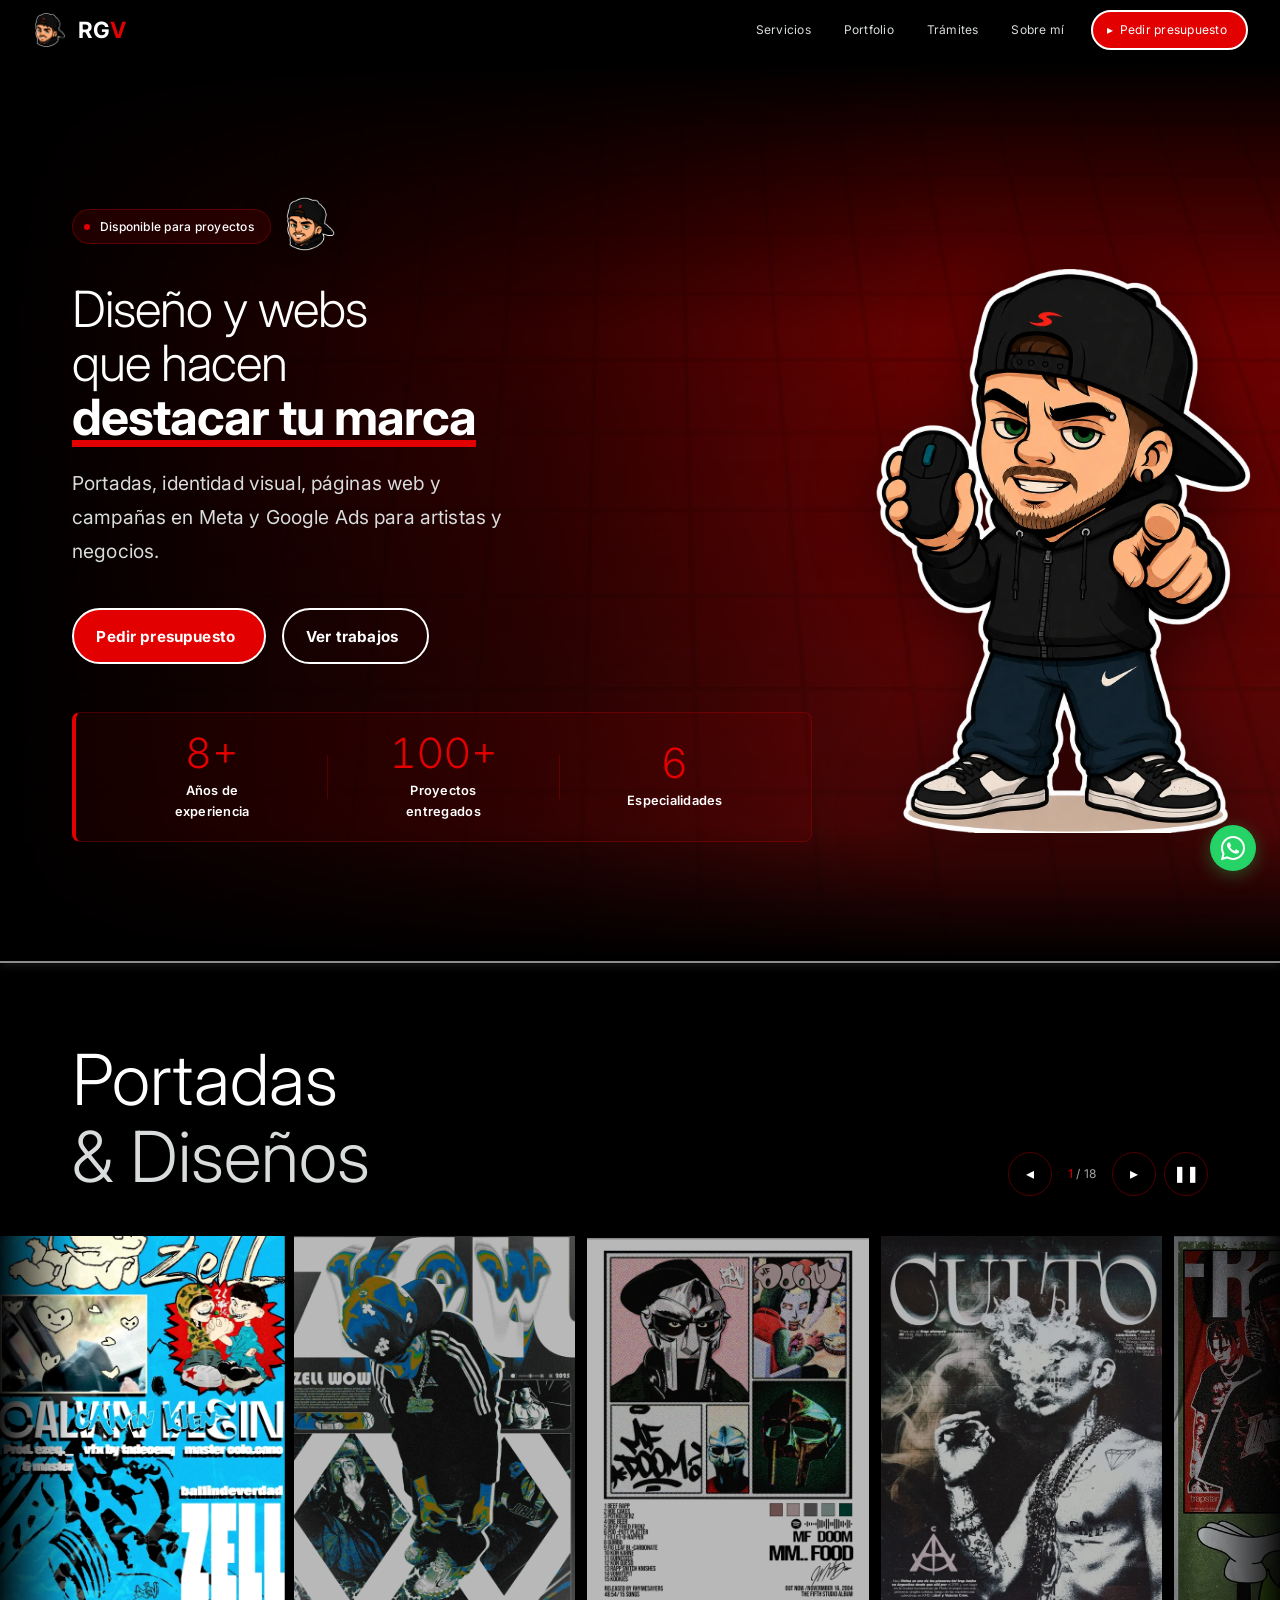
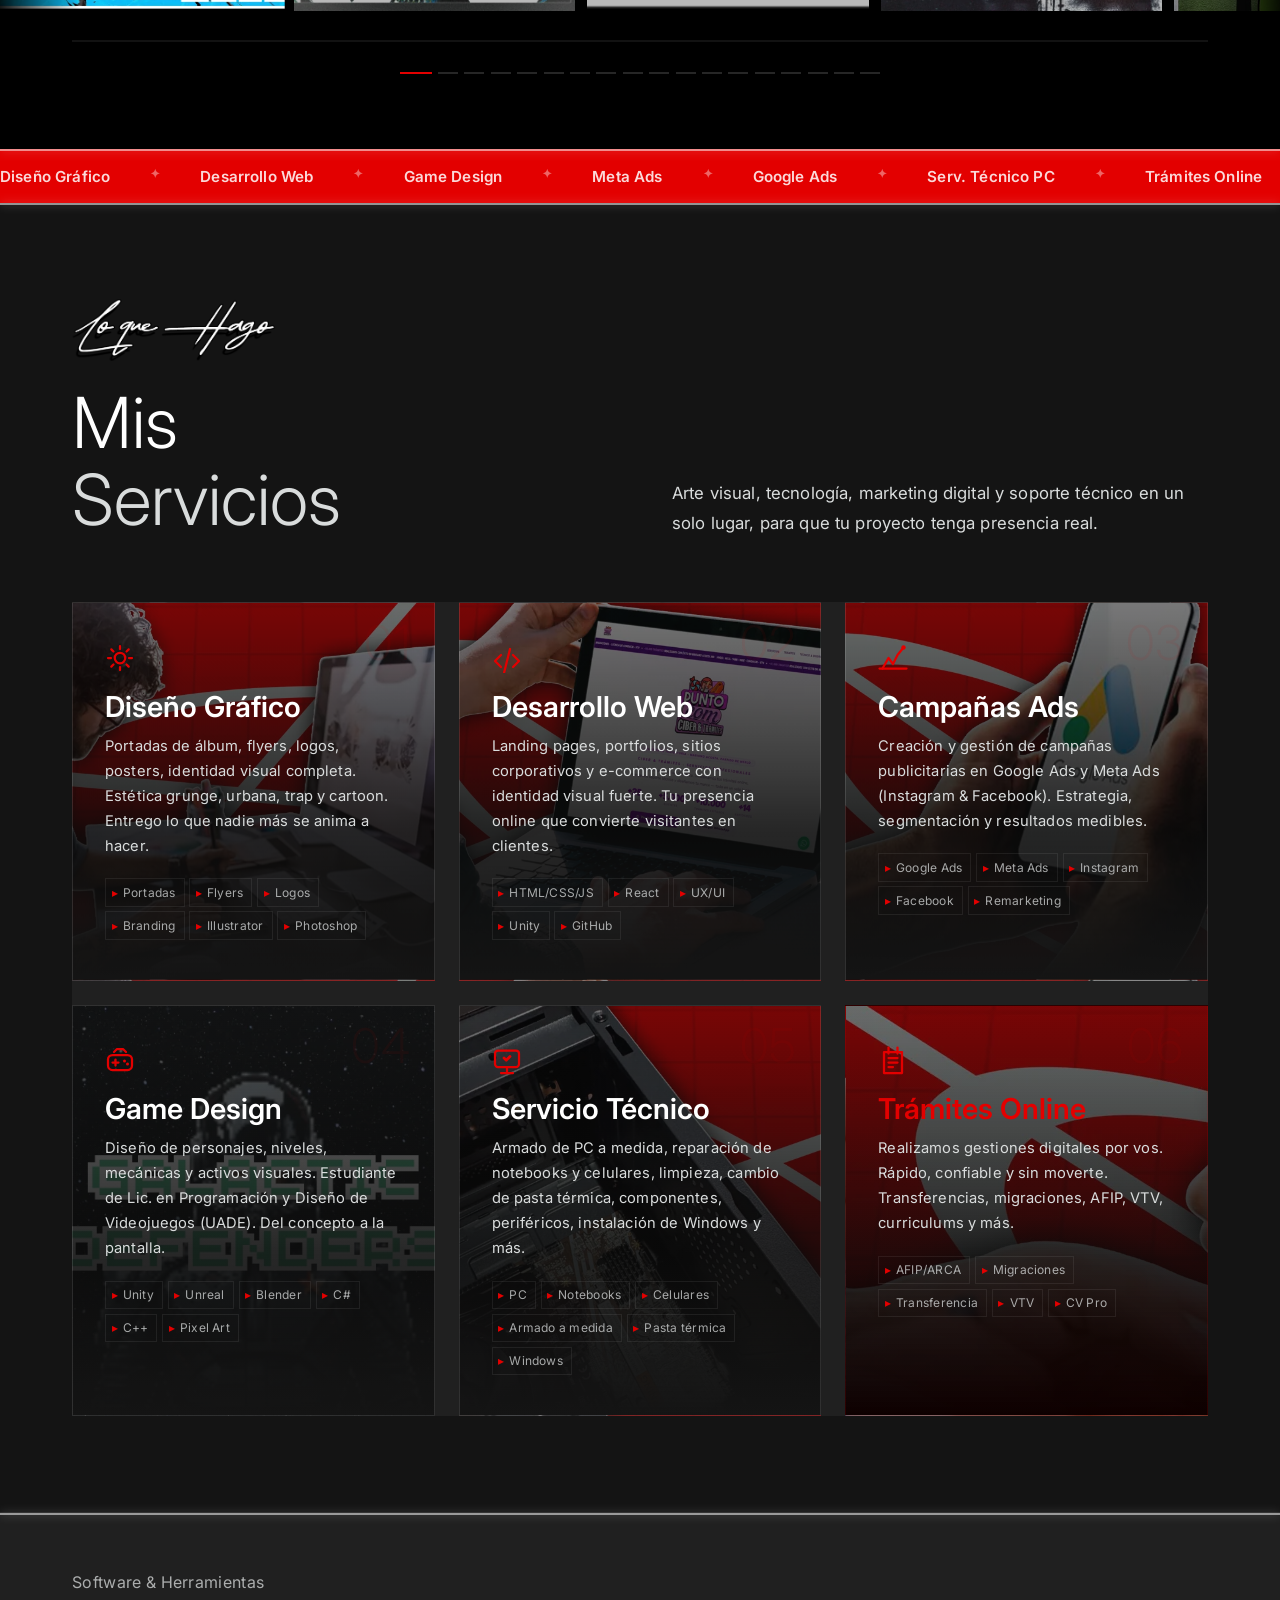
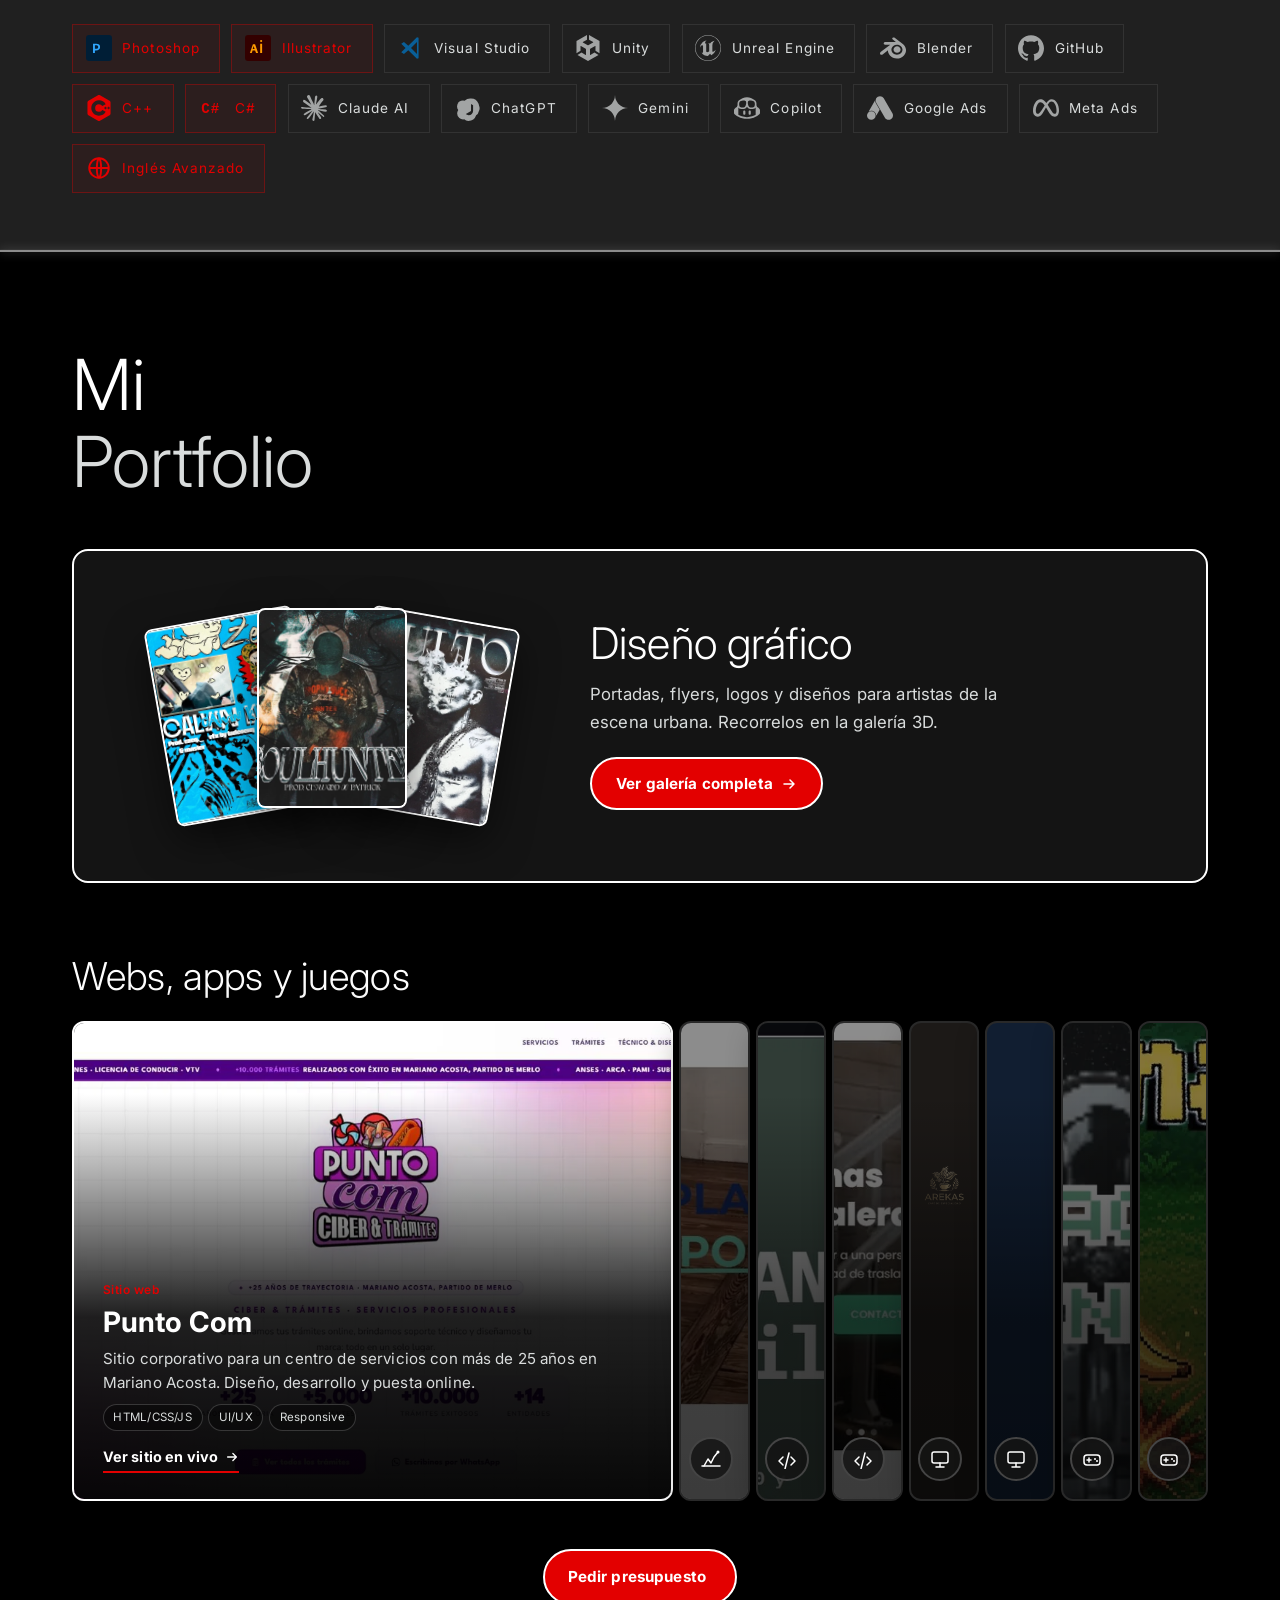
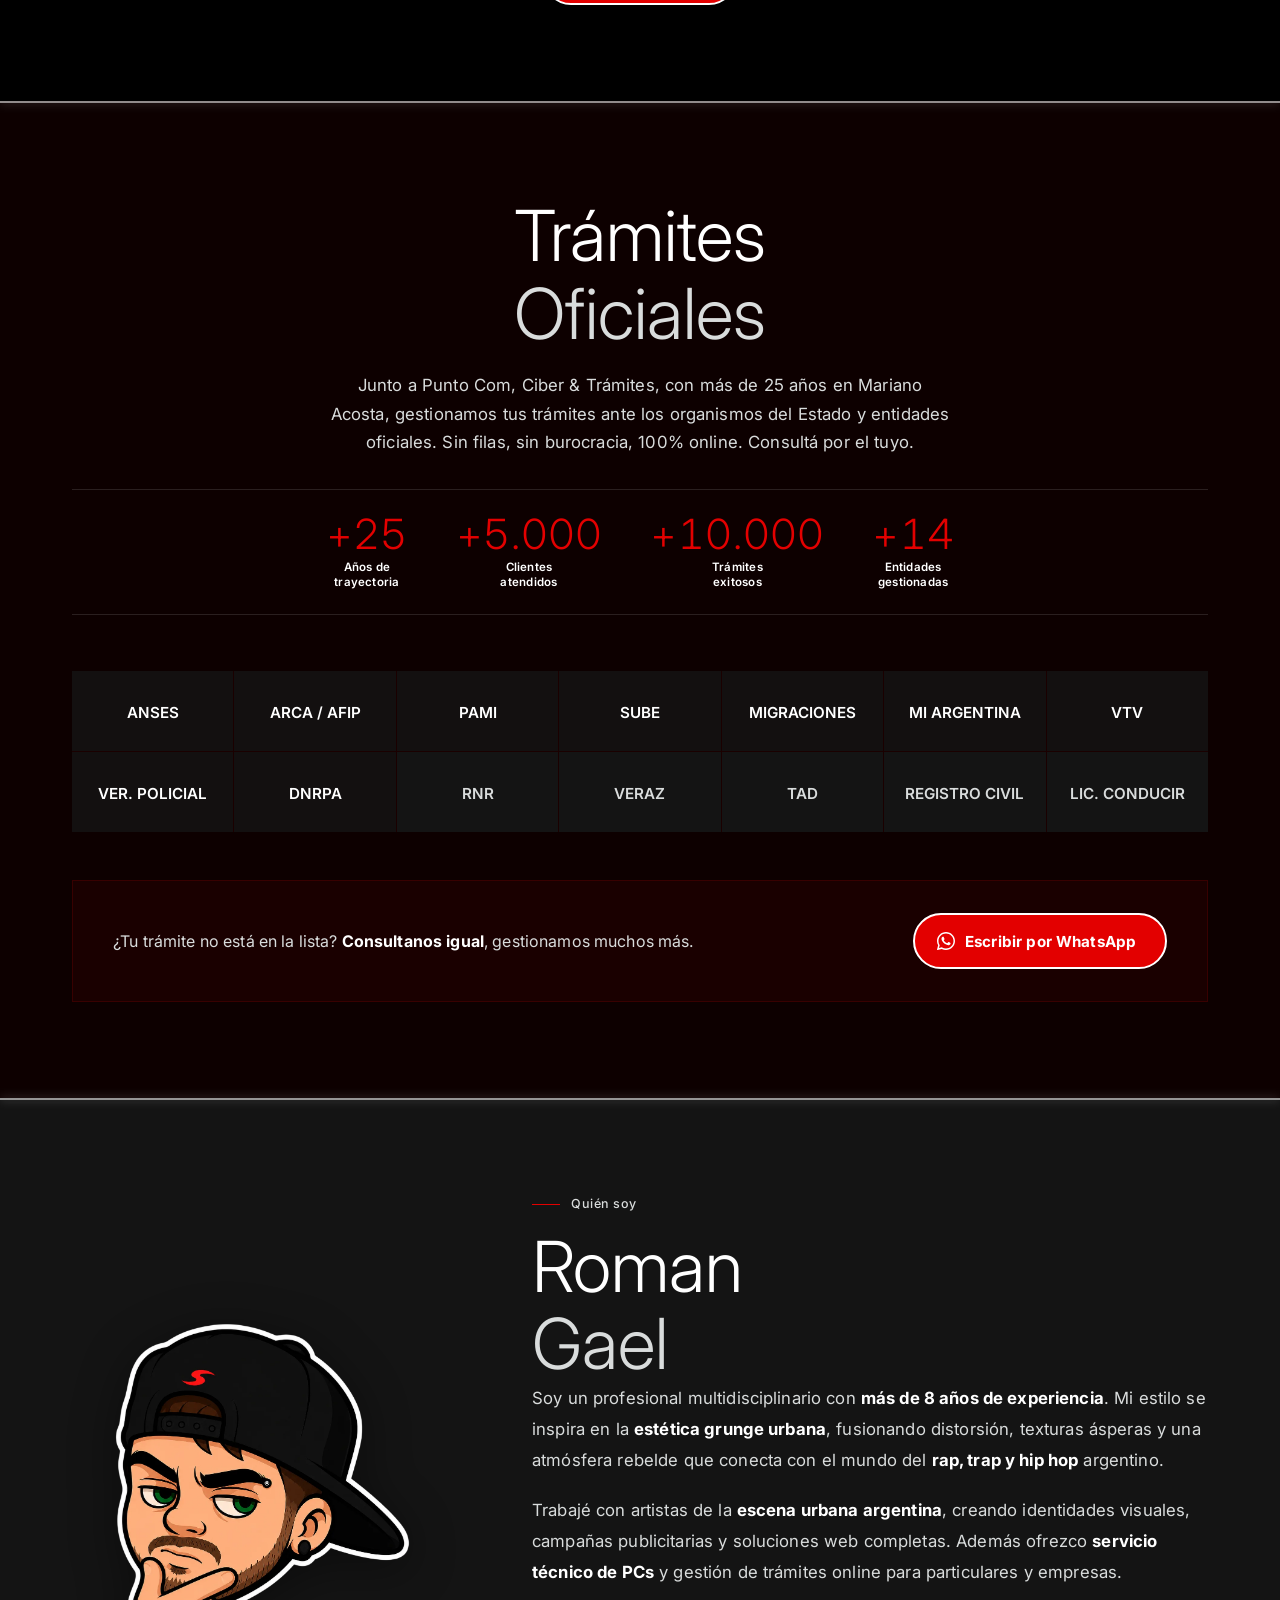
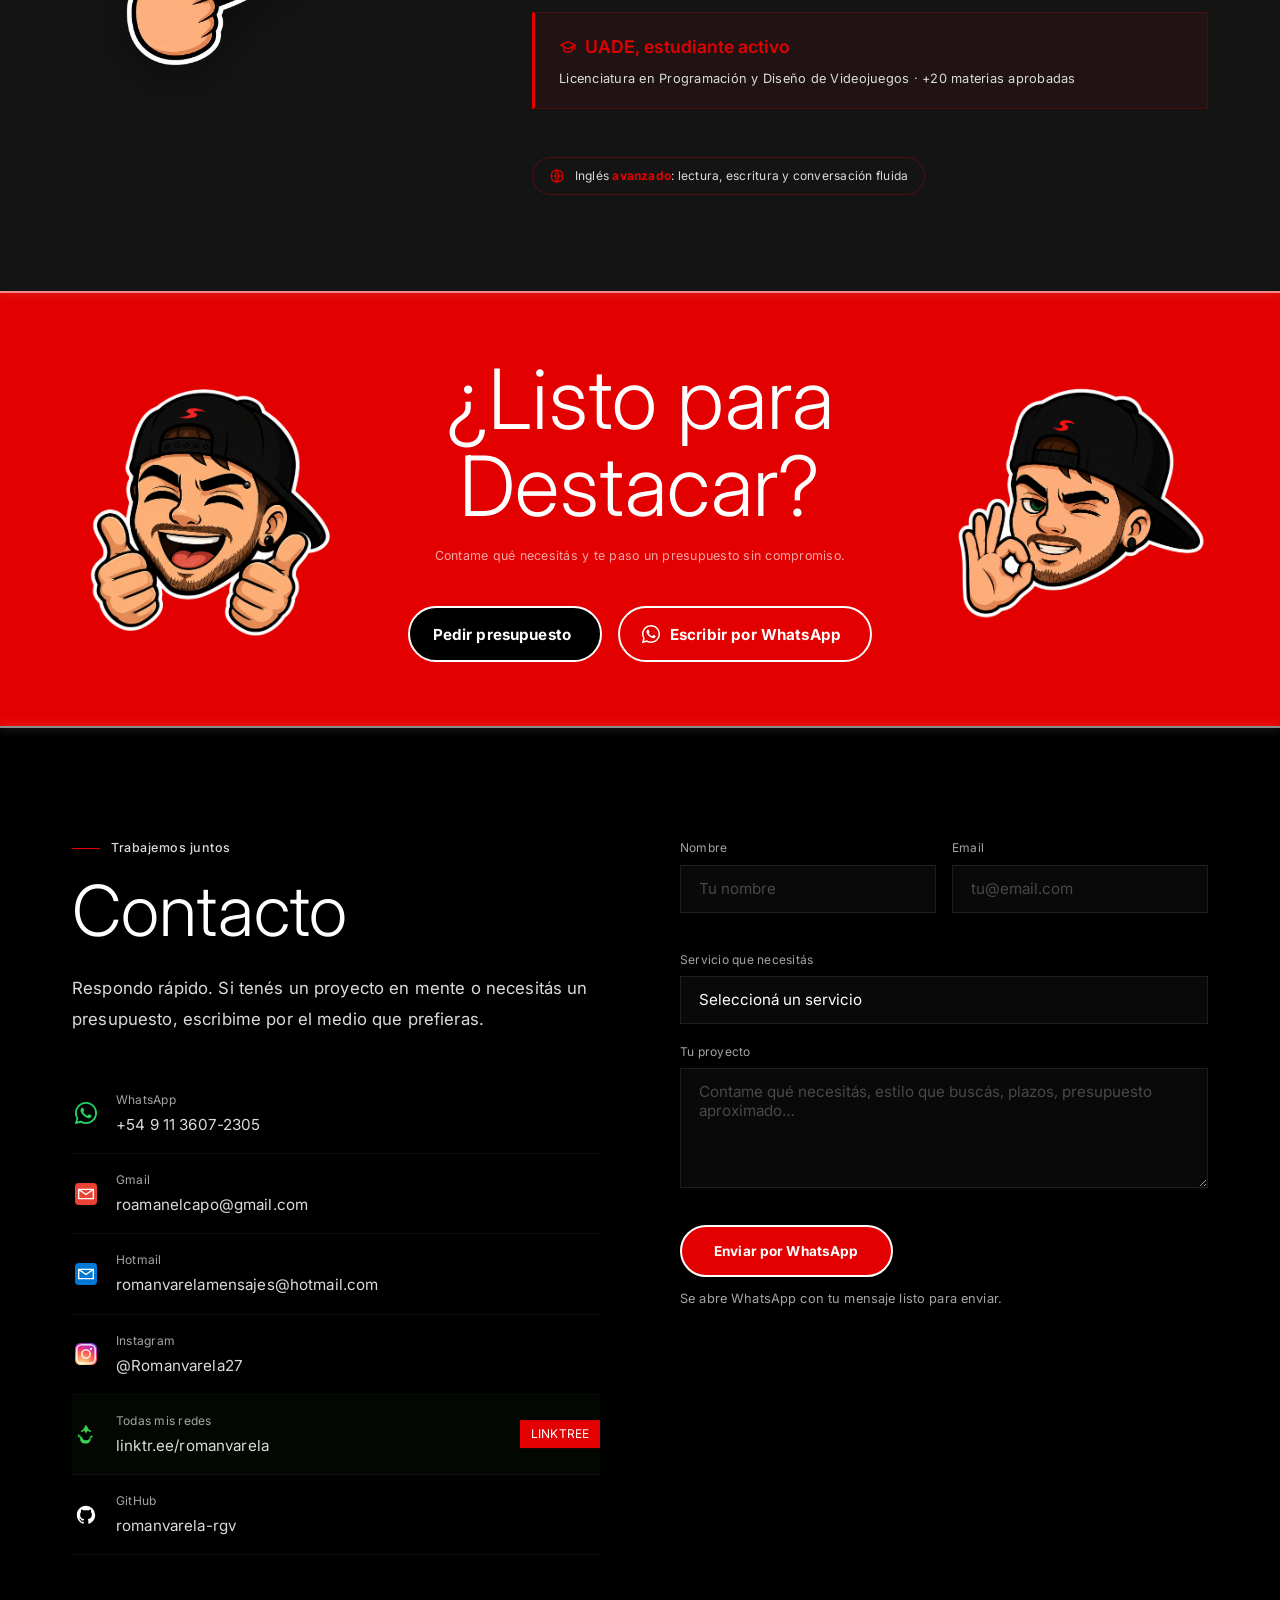
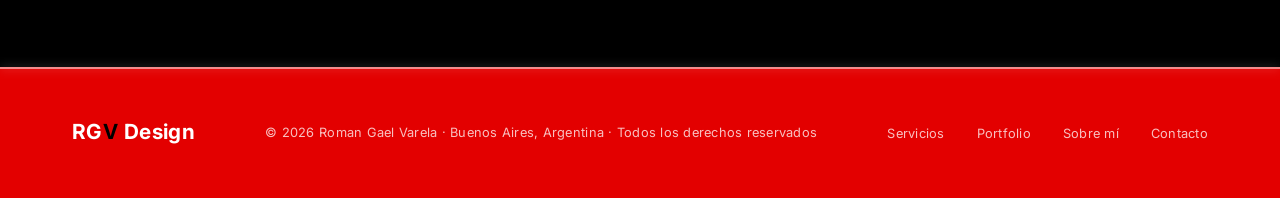
==== index.html @ dbd04b8e "Sitio romangaelvarela.online tal como está publicado Portadas, servicios, proyectos y contacto por W" ====
<!DOCTYPE html>
<html lang="es">
<head>
  <meta charset="UTF-8"/>
  <meta name="viewport" content="width=device-width, initial-scale=1.0"/>
  <title>Roman Varela (RGV) | Diseño Gráfico, Portadas, Web y Apps</title>
  <meta name="description" content="Diseñador gráfico y de portadas de discos para artistas, desarrollador web y programador de aplicaciones. +8 años de experiencia en Buenos Aires."/>
  <meta name="robots" content="index, follow, max-image-preview:large"/>
  <link rel="canonical" href="https://romangaelvarela.online/"/>
  <meta property="og:type" content="website">
  <meta property="og:locale" content="es_AR">
  <meta property="og:site_name" content="RGV | Roman Varela">
  <meta property="og:title" content="Roman Varela (RGV) | Diseño Gráfico, Portadas, Web y Apps">
  <meta property="og:description" content="Diseñador gráfico y de portadas de discos para artistas, desarrollador web y programador de aplicaciones. +8 años de experiencia en Buenos Aires.">
  <meta property="og:image" content="https://romangaelvarela.online/images/og-image.jpg">
  <meta property="og:image:width" content="1200">
  <meta property="og:image:height" content="630">
  <meta property="og:url" content="https://romangaelvarela.online/">
  <meta name="twitter:card" content="summary_large_image">
  <meta name="twitter:title" content="Roman Varela (RGV) | Diseño, Portadas, Web y Apps">
  <meta name="twitter:description" content="Diseñador gráfico y de portadas de discos para artistas, desarrollador web y programador de aplicaciones.">
  <meta name="twitter:image" content="https://romangaelvarela.online/images/og-image.jpg">
  <meta name="theme-color" content="#000000">
  <link rel="icon" type="image/png" href="favicon.png">
  <link rel="apple-touch-icon" href="favicon.png">
  <link rel="preconnect" href="https://fonts.googleapis.com">
  <link rel="preconnect" href="https://fonts.gstatic.com" crossorigin>
  <link href="https://fonts.googleapis.com/css2?family=Inter:ital,wght@0,300;0,400;0,500;0,600;0,700;0,800;1,400&display=swap" rel="stylesheet">
  <link rel="stylesheet" href="css/style.css?v=20260927c">
  <script type="application/ld+json">
  {
    "@context": "https://schema.org",
    "@graph": [
      {
        "@type": "Person",
        "@id": "https://romangaelvarela.online/#person",
        "name": "Roman Gael Varela",
        "alternateName": "RGV",
        "url": "https://romangaelvarela.online/",
        "image": "https://romangaelvarela.online/images/og-image.jpg",
        "jobTitle": "Diseñador Gráfico y Desarrollador Web",
        "description": "Diseñador gráfico y de portadas de discos para artistas, desarrollador web y programador de aplicaciones. +8 años de experiencia en Buenos Aires.",
        "email": "mailto:roamanelcapo@gmail.com",
        "address": {
          "@type": "PostalAddress",
          "addressLocality": "Buenos Aires",
          "addressCountry": "AR"
        },
        "knowsAbout": [
          "Diseño gráfico",
          "Diseño de portadas de discos",
          "Diseño de páginas web",
          "Desarrollo web",
          "Programación de aplicaciones",
          "Game design",
          "Unity",
          "Meta Ads",
          "Google Ads"
        ],
        "alumniOf": {
          "@type": "CollegeOrUniversity",
          "name": "UADE, Universidad Argentina de la Empresa"
        },
        "sameAs": [
          "https://github.com/romanvarela-rgv",
          "https://instagram.com/Romanvarela27",
          "https://linktr.ee/romanvarela",
          "https://romangaelv.itch.io/galactic-defenders"
        ]
      },
      {
        "@type": "WebSite",
        "@id": "https://romangaelvarela.online/#website",
        "url": "https://romangaelvarela.online/",
        "name": "RGV | Roman Gael Varela",
        "description": "Portfolio de diseño gráfico, portadas de discos, desarrollo web y programación de aplicaciones.",
        "inLanguage": "es-AR",
        "publisher": { "@id": "https://romangaelvarela.online/#person" }
      },
      {
        "@type": "ProfessionalService",
        "@id": "https://romangaelvarela.online/#service",
        "name": "RGV | Roman Gael Varela",
        "url": "https://romangaelvarela.online/",
        "image": "https://romangaelvarela.online/images/og-image.jpg",
        "priceRange": "$$",
        "areaServed": {
          "@type": "City",
          "name": "Buenos Aires"
        },
        "address": {
          "@type": "PostalAddress",
          "addressLocality": "Buenos Aires",
          "addressCountry": "AR"
        },
        "makesOffer": [
          { "@type": "Offer", "itemOffered": { "@type": "Service", "name": "Diseño gráfico y portadas de discos" } },
          { "@type": "Offer", "itemOffered": { "@type": "Service", "name": "Diseño y desarrollo de páginas web" } },
          { "@type": "Offer", "itemOffered": { "@type": "Service", "name": "Programación de aplicaciones" } },
          { "@type": "Offer", "itemOffered": { "@type": "Service", "name": "Game design" } }
        ]
      }
    ]
  }
  </script>
</head>
<body>

<a href="#main" class="skip-link">Saltar al contenido</a>

<!-- ══════════════════════ HEADER ══════════════════════ -->
<header id="site-header" role="banner">
  <div class="hdr-nav">
    <a href="#main" class="hdr-logo" aria-label="RGV, Roman Gael Varela: ir al inicio">
      <img src="images/ROMANAVATARSONRIENDO.webp" alt="" class="hdr-logo-img" width="1058" height="1156">
      <span class="hdr-logo-text">RG<em>V</em></span>
    </a>
    <nav class="hdr-links" aria-label="Navegación principal">
      <a href="#services" class="hdr-link">Servicios</a>
      <a href="#portfolio" class="hdr-link">Portfolio</a>
      <a href="#tramites" class="hdr-link">Trámites</a>
      <a href="#about" class="hdr-link">Sobre mí</a>
      <a href="#contact" class="hdr-cta" data-track="cta_presupuesto_nav">Pedir presupuesto</a>
    </nav>
    <button class="hdr-burger" id="hdrBurger" aria-label="Abrir menú" aria-expanded="false" aria-controls="hdrDrawer">
      <svg class="menu-svg" id="menuSvg" viewBox="0 0 32 32" aria-hidden="true">
        <path class="menu-path-top"
          d="M27 10 13 10C10.8 10 9 8.2 9 6 9 3.5 10.8 2 13 2 15.2 2 17 3.8 17 6L17 26C17 28.2 18.8 30 21 30 23.2 30 25 28.2 25 26 25 23.8 23.2 22 21 22L7 22"/>
        <path d="M7 16 27 16"/>
      </svg>
    </button>
  </div>

  <div class="hdr-drawer" id="hdrDrawer" role="dialog" aria-label="Menú móvil" aria-modal="true">
    <div class="hdr-drawer-inner">
      <nav class="hdr-drawer-links" aria-label="Menú móvil">
        <a href="#services" class="hdr-drawer-link">Servicios</a>
        <a href="#portfolio" class="hdr-drawer-link">Portfolio</a>
        <a href="#tramites" class="hdr-drawer-link">Trámites</a>
        <a href="#about" class="hdr-drawer-link">Sobre mí</a>
        <a href="https://github.com/romanvarela-rgv" target="_blank" rel="noopener" class="hdr-drawer-link">GitHub</a>
        <a href="https://linktr.ee/romanvarela" target="_blank" rel="noopener" class="hdr-drawer-link">Todas mis redes</a>
      </nav>
      <a href="#contact" class="hdr-drawer-cta" id="hdrDrawerCta" data-track="cta_presupuesto_drawer">Pedir presupuesto</a>
    </div>
  </div>
</header>

<!-- ══════════════════════ HERO ══════════════════════ -->
<main id="main" tabindex="-1">
<section id="hero">
  <div class="hero-bg"></div>
  <div class="hero-grid-wrap" aria-hidden="true">
    <div class="hero-grid-floor"></div>
  </div>

  <div class="hero-content">
    <div class="hero-top-row">
      <div class="hero-badge">
        <div class="hero-badge-dot" aria-hidden="true"></div>
        Disponible para proyectos
      </div>
      <div class="hero-avatar-logo" id="winkAvatar" aria-hidden="true">
        <div class="avatar-img-wrap">
          <img src="images/ROMANAVATARSONRIENDO.webp"
               alt=""
               class="avatar-main-img"
               id="avatarImg"
               width="1058"
               height="1156">
          <svg class="wink-overlay" id="winkSvg" viewBox="0 0 100 100" preserveAspectRatio="none"
               xmlns="http://www.w3.org/2000/svg" aria-hidden="true">
            <ellipse class="wink-eye" cx="50" cy="50" rx="42" ry="40" fill="#f0b484"/>
            <path class="wink-line" d="M12 50 Q50 32 88 50" stroke="#2a1a0a" stroke-width="6" fill="none" stroke-linecap="round"/>
          </svg>
        </div>
      </div>
    </div>

    <h1 class="hero-title">Diseño y webs que hacen <span class="hero-title-accent">destacar tu marca</span></h1>

    <p class="hero-desc">
      Portadas, identidad visual, páginas web y campañas en Meta y Google Ads para artistas y negocios.
    </p>

    <div class="hero-btns">
      <a href="#contact" class="btn-primary" data-track="cta_presupuesto_hero">Pedir presupuesto</a>
      <a href="#portfolio" class="btn-ghost">Ver trabajos</a>
    </div>

    <div class="hero-stats">
      <div class="stat">
        <span class="num" data-count="8" data-suffix="+">8+</span>
        <span class="lbl">Años de<br>experiencia</span>
      </div>
      <div class="stat-divider"></div>
      <div class="stat">
        <span class="num" data-count="100" data-suffix="+">100+</span>
        <span class="lbl">Proyectos<br>entregados</span>
      </div>
      <div class="stat-divider"></div>
      <div class="stat">
        <span class="num" data-count="6" data-suffix="">6</span>
        <span class="lbl">Especialidades</span>
      </div>
    </div>
  </div>

  <div class="hero-avatar">
    <img src="images/ROMANAVATAR2SENALANDO.webp" alt="Ilustración de Roman Gael Varela señalando" id="heroAvatarRight" fetchpriority="high" class="hero-avatar-senalando" width="1015" height="1529">
  </div>
</section>

<!-- ══════════════════════ CARRUSEL ══════════════════════ -->
<section id="carrusel">
  <div class="car-header">
    <div>
      <h2 class="sec-title rv d1">Portadas<br><span class="outline">& Diseños</span></h2>
    </div>
    <div class="car-arrows">
      <button class="car-arrow prev" id="carPrev" aria-label="Anterior">◂</button>
      <span class="car-counter"><em id="carCur">1</em> / <span id="carTotal">18</span></span>
      <button class="car-arrow next" id="carNext" aria-label="Siguiente">▸</button>
      <button class="car-arrow" id="carPause" aria-label="Pausar autoplay" aria-pressed="false">❚❚</button>
    </div>
  </div>

  <div class="car-viewport">
    <div class="car-track" id="carTrack">
      <!-- ── NUEVOS DISEÑOS (primeros) ── -->
      <div class="car-card">
        <img src="images/thumbs/cover-zell-calvin-klein.webp" data-full="images/cover-zell-calvin-klein.webp" alt="Portada de disco: Zell, Calvin Klein" width="1080" height="1350" loading="lazy">
        <div class="car-card-ov"><span class="car-card-label">Zell</span><span class="car-card-sub">Calvin Klein · Portada</span></div>
      </div>
      <div class="car-card">
        <img src="images/thumbs/cover-zell-wow.webp" data-full="images/cover-zell-wow.webp" alt="Portada editorial: Zell, Wow" width="1080" height="1350" loading="lazy">
        <div class="car-card-ov"><span class="car-card-label">Zell Wow</span><span class="car-card-sub">Editorial · 2025</span></div>
      </div>
      <div class="car-card landscape">
        <img src="images/thumbs/cover-mf-doom.webp" data-full="images/cover-mf-doom.webp" alt="Poster de álbum: MF DOOM, MM..Food" width="1080" height="1350" loading="lazy">
        <div class="car-card-ov"><span class="car-card-label">MF DOOM</span><span class="car-card-sub">MM..Food · Poster</span></div>
      </div>
      <div class="car-card">
        <img src="images/thumbs/cover-neo-pistea-culto.webp" data-full="images/cover-neo-pistea-culto.webp" alt="Portada de disco: Neo Pistea, Culto" width="1080" height="1350" loading="lazy">
        <div class="car-card-ov"><span class="car-card-label">Neo Pistea</span><span class="car-card-sub">Culto · Portada</span></div>
      </div>
      <div class="car-card">
        <img src="images/thumbs/cover-roman-5.webp" data-full="images/cover-roman-5.webp" alt="Portada de disco: Neo Pistea, Pistea Trap" width="900" height="1600" loading="lazy">
        <div class="car-card-ov"><span class="car-card-label">Neo Pistea</span><span class="car-card-sub">Pistea Trap · Portada</span></div>
      </div>
      <div class="car-card">
        <img src="images/thumbs/cover-roman-8.webp" data-full="images/cover-roman-8.webp" alt="Portada de disco: Duko, Zecca y CRO, Tuki" width="900" height="1600" loading="lazy">
        <div class="car-card-ov"><span class="car-card-label">Duko / Zecca / CRO</span><span class="car-card-sub">Tuki · Portada</span></div>
      </div>
      <div class="car-card">
        <img src="images/thumbs/cover-roman-7.webp" data-full="images/cover-roman-7.webp" alt="Diseño editorial: Lucho SSJ" width="900" height="1600" loading="lazy">
        <div class="car-card-ov"><span class="car-card-label">Lucho SSJ</span><span class="car-card-sub">Editorial · Diseño</span></div>
      </div>
      <div class="car-card">
        <img src="images/thumbs/cover-roman-nnn.webp" data-full="images/cover-roman-nnn.webp" alt="Portada de disco: Franky Style, My Life is Chili" width="900" height="1600" loading="lazy">
        <div class="car-card-ov"><span class="car-card-label">Franky Style</span><span class="car-card-sub">My Life is Chili · Portada</span></div>
      </div>
      <div class="car-card">
        <img src="images/thumbs/cover-roman-radio.webp" data-full="images/cover-roman-radio.webp" alt="Portada de disco: Radio Club Hits, YBY Crew" width="900" height="1600" loading="lazy">
        <div class="car-card-ov"><span class="car-card-label">Radio Club Hits</span><span class="car-card-sub">YBY Crew · Portada</span></div>
      </div>
      <!-- ── DISEÑOS EXISTENTES ── -->
      <div class="car-card">
        <img src="images/thumbs/cover-little-boogie.webp" data-full="images/cover-little-boogie.webp" alt="Portada de disco: Little Boogie, El Doctor" width="900" height="1600" loading="lazy">
        <div class="car-card-ov"><span class="car-card-label">Little Boogie</span><span class="car-card-sub">El Doctor · Portada</span></div>
      </div>
      <div class="car-card landscape">
        <img src="images/thumbs/cover-keooo.webp" data-full="images/cover-keooo.webp" alt="Portada de disco: Kidd Keo, BandoBoyz" width="1080" height="1350" loading="lazy">
        <div class="car-card-ov"><span class="car-card-label">Kidd Keo</span><span class="car-card-sub">BandoBoyz · Portada</span></div>
      </div>
      <div class="car-card">
        <img src="images/thumbs/cover-bariloko.webp" data-full="images/cover-bariloko.webp" alt="Flyer de evento: Bariloko, Vengan a Vernos" width="900" height="1600" loading="lazy">
        <div class="car-card-ov"><span class="car-card-label">Bariloko</span><span class="car-card-sub">Vengan a Vernos · Flyer</span></div>
      </div>
      <div class="car-card">
        <img src="images/thumbs/cover-cerounno.webp" data-full="images/cover-cerounno.webp" alt="Portada de disco (collage): Cero Unno" width="900" height="1600" loading="lazy">
        <div class="car-card-ov"><span class="car-card-label">Cero Unno</span><span class="car-card-sub">Portada · Collage</span></div>
      </div>
      <div class="car-card landscape">
        <img src="images/thumbs/cover-cluster.webp" data-full="images/cover-cluster.webp" alt="Portada de disco: Cluster, Con Tilde" width="1080" height="1350" loading="lazy">
        <div class="car-card-ov"><span class="car-card-label">Cluster</span><span class="car-card-sub">Con Tilde · Portada</span></div>
      </div>
      <div class="car-card">
        <img src="images/thumbs/cover-asd2.webp" data-full="images/cover-asd2.webp" alt="Portada de disco: Trappín, Diesel Collab" width="900" height="1600" loading="lazy">
        <div class="car-card-ov"><span class="car-card-label">Trappín</span><span class="car-card-sub">Diesel Collab · Portada</span></div>
      </div>
      <div class="car-card">
        <img src="images/thumbs/cover-asd.webp" data-full="images/cover-asd.webp" alt="Portada de disco: Trappín, Stussy x Ruleta" width="900" height="1600" loading="lazy">
        <div class="car-card-ov"><span class="car-card-label">Trappín</span><span class="car-card-sub">Stussy x Ruleta · Portada</span></div>
      </div>
      <div class="car-card landscape">
        <img src="images/thumbs/cover-milgmg.webp" data-full="images/cover-milgmg.webp" alt="Portada de disco: 1000 MG, KHEA / Youngflex" width="1080" height="1350" loading="lazy">
        <div class="car-card-ov"><span class="car-card-label">1000 MG</span><span class="car-card-sub">KHEA / Youngflex · Portada</span></div>
      </div>
      <div class="car-card landscape">
        <img src="images/thumbs/cover-cv.webp" data-full="images/cover-cv.webp" alt="Diseño de CV digital: Escalated" width="1280" height="1600" loading="lazy">
        <div class="car-card-ov"><span class="car-card-label">CV Digital</span><span class="car-card-sub">Escalated · Inglés</span></div>
      </div>
    </div>
  </div>

  <div class="car-progress"><div class="car-progress-fill" id="carFill"></div></div>
  <div class="car-dots" id="carDots" aria-label="Elegir portada"></div>
</section>

<!-- STRIP -->
<div class="strip">
  <div class="strip-inner">
    <span>Diseño Gráfico</span><span class="dot">✦</span>
    <span>Desarrollo Web</span><span class="dot">✦</span>
    <span>Game Design</span><span class="dot">✦</span>
    <span>Meta Ads</span><span class="dot">✦</span>
    <span>Google Ads</span><span class="dot">✦</span>
    <span>Serv. Técnico PC</span><span class="dot">✦</span>
    <span>Trámites Online</span><span class="dot">✦</span>
    <span>UADE: Lic. en Programación y Diseño de Videojuegos</span><span class="dot">✦</span>
    <span>Diseño Gráfico</span><span class="dot">✦</span>
    <span>Desarrollo Web</span><span class="dot">✦</span>
    <span>Game Design</span><span class="dot">✦</span>
    <span>Meta Ads</span><span class="dot">✦</span>
    <span>Google Ads</span><span class="dot">✦</span>
    <span>Serv. Técnico PC</span><span class="dot">✦</span>
    <span>Trámites Online</span><span class="dot">✦</span>
    <span>UADE: Lic. en Programación y Diseño de Videojuegos</span><span class="dot">✦</span>
  </div>
</div>

<!-- ══════════════════════ SERVICES ══════════════════════ -->
<section id="services" class="sec">
  <div class="svc-header">
    <div>
      <p class="sec-label sec-label-signature rv"><img src="images/lo-que-hago.webp" alt="Lo que hago" class="sec-label-img" width="926" height="283"></p>
      <h2 class="sec-title rv d1">Mis<br><span class="outline">Servicios</span></h2>
    </div>
    <p class="svc-intro rv d2">Arte visual, tecnología, marketing digital y soporte técnico en un solo lugar, para que tu proyecto tenga presencia real.</p>
  </div>
  <div class="svc-grid">
    <div class="svc-card svc-photo rv" style="--svc-img:url('/images/svc-bg-diseno_grafico.webp')"><span class="svc-num">01</span><span class="svc-icon"><svg aria-hidden="true" viewBox="0 0 20 20" fill="none" xmlns="http://www.w3.org/2000/svg"><circle cx="10" cy="10" r="3.5" stroke="currentColor" stroke-width="1.5"/><path d="M10 2v2M10 16v2M2 10h2M16 10h2M4.22 4.22l1.42 1.42M14.36 14.36l1.42 1.42M4.22 15.78l1.42-1.42M14.36 5.64l1.42-1.42" stroke="currentColor" stroke-width="1.5" stroke-linecap="round"/></svg></span><h3 class="svc-name">Diseño Gráfico</h3><p class="svc-desc">Portadas de álbum, flyers, logos, posters, identidad visual completa. Estética grunge, urbana, trap y cartoon. Entrego lo que nadie más se anima a hacer.</p><div class="svc-tags"><span class="svc-tag">Portadas</span><span class="svc-tag">Flyers</span><span class="svc-tag">Logos</span><span class="svc-tag">Branding</span><span class="svc-tag">Illustrator</span><span class="svc-tag">Photoshop</span></div></div>
    <div class="svc-card svc-photo rv d1" style="--svc-img:url('/images/svc-bg-desarrollo_web.webp')"><span class="svc-num">02</span><span class="svc-icon"><svg aria-hidden="true" viewBox="0 0 20 20" fill="none" xmlns="http://www.w3.org/2000/svg"><polyline points="6,8 2,12 6,16" stroke="currentColor" stroke-width="1.5" stroke-linecap="round" stroke-linejoin="round"/><polyline points="14,8 18,12 14,16" stroke="currentColor" stroke-width="1.5" stroke-linecap="round" stroke-linejoin="round"/><line x1="12" y1="4" x2="8" y2="20" stroke="currentColor" stroke-width="1.5" stroke-linecap="round"/></svg></span><h3 class="svc-name">Desarrollo Web</h3><p class="svc-desc">Landing pages, portfolios, sitios corporativos y e-commerce con identidad visual fuerte. Tu presencia online que convierte visitantes en clientes.</p><div class="svc-tags"><span class="svc-tag">HTML/CSS/JS</span><span class="svc-tag">React</span><span class="svc-tag">UX/UI</span><span class="svc-tag">Unity</span><span class="svc-tag">GitHub</span></div></div>
    <div class="svc-card svc-photo rv d2" style="--svc-img:url('/images/svc-bg-campanas_ads.webp')"><span class="svc-num">03</span><span class="svc-icon"><svg aria-hidden="true" viewBox="0 0 20 20" fill="none" xmlns="http://www.w3.org/2000/svg"><path d="M3 17 L7 10 L10 14 L13 8 L17 3" stroke="currentColor" stroke-width="1.5" stroke-linecap="round" stroke-linejoin="round"/><circle cx="17" cy="3" r="1.5" fill="currentColor"/><path d="M1 17h18" stroke="currentColor" stroke-width="1.5" stroke-linecap="round"/></svg></span><h3 class="svc-name">Campañas Ads</h3><p class="svc-desc">Creación y gestión de campañas publicitarias en Google Ads y Meta Ads (Instagram & Facebook). Estrategia, segmentación y resultados medibles.</p><div class="svc-tags"><span class="svc-tag">Google Ads</span><span class="svc-tag">Meta Ads</span><span class="svc-tag">Instagram</span><span class="svc-tag">Facebook</span><span class="svc-tag">Remarketing</span></div></div>
    <div class="svc-card svc-photo rv d1" style="--svc-img:url('/images/svc-bg-game_design.webp')"><span class="svc-num">04</span><span class="svc-icon"><svg aria-hidden="true" viewBox="0 0 20 20" fill="none" xmlns="http://www.w3.org/2000/svg"><rect x="2" y="6" width="16" height="10" rx="3" stroke="currentColor" stroke-width="1.5"/><line x1="7" y1="9" x2="7" y2="13" stroke="currentColor" stroke-width="1.5" stroke-linecap="round"/><line x1="5" y1="11" x2="9" y2="11" stroke="currentColor" stroke-width="1.5" stroke-linecap="round"/><circle cx="13" cy="10" r="1" fill="currentColor"/><circle cx="15" cy="12" r="1" fill="currentColor"/><path d="M6 4l2-2h4l2 2" stroke="currentColor" stroke-width="1.5" stroke-linecap="round" stroke-linejoin="round"/></svg></span><h3 class="svc-name">Game Design</h3><p class="svc-desc">Diseño de personajes, niveles, mecánicas y activos visuales. Estudiante de Lic. en Programación y Diseño de Videojuegos (UADE). Del concepto a la pantalla.</p><div class="svc-tags"><span class="svc-tag">Unity</span><span class="svc-tag">Unreal</span><span class="svc-tag">Blender</span><span class="svc-tag">C#</span><span class="svc-tag">C++</span><span class="svc-tag">Pixel Art</span></div></div>
    <div class="svc-card svc-photo rv d2" style="--svc-img:url('/images/svc-bg-servicio_tecnico.webp')"><span class="svc-num">05</span><span class="svc-icon"><svg aria-hidden="true" viewBox="0 0 20 20" fill="none" xmlns="http://www.w3.org/2000/svg"><rect x="2" y="3" width="16" height="11" rx="2" stroke="currentColor" stroke-width="1.5"/><path d="M6 18h8M10 14v4" stroke="currentColor" stroke-width="1.5" stroke-linecap="round"/><path d="M8 8l1.5 1.5L12 7" stroke="currentColor" stroke-width="1.8" stroke-linecap="round" stroke-linejoin="round"/></svg></span><h3 class="svc-name">Servicio Técnico</h3><p class="svc-desc">Armado de PC a medida, reparación de notebooks y celulares, limpieza, cambio de pasta térmica, componentes, periféricos, instalación de Windows y más.</p><div class="svc-tags"><span class="svc-tag">PC</span><span class="svc-tag">Notebooks</span><span class="svc-tag">Celulares</span><span class="svc-tag">Armado a medida</span><span class="svc-tag">Pasta térmica</span><span class="svc-tag">Windows</span></div></div>
    <div class="svc-card svc-photo special rv d3" style="--svc-img:url('/images/svc-bg-tramites_gestiones.webp')"><span class="svc-num">06</span><span class="svc-icon"><svg aria-hidden="true" viewBox="0 0 20 20" fill="none" xmlns="http://www.w3.org/2000/svg"><path d="M4 4h12v14H4z" stroke="currentColor" stroke-width="1.5" stroke-linejoin="round"/><line x1="7" y1="8" x2="13" y2="8" stroke="currentColor" stroke-width="1.5" stroke-linecap="round"/><line x1="7" y1="11" x2="13" y2="11" stroke="currentColor" stroke-width="1.5" stroke-linecap="round"/><line x1="7" y1="14" x2="10" y2="14" stroke="currentColor" stroke-width="1.5" stroke-linecap="round"/><path d="M13 1v4" stroke="currentColor" stroke-width="1.5" stroke-linecap="round"/><path d="M7 1v4" stroke="currentColor" stroke-width="1.5" stroke-linecap="round"/></svg></span><h3 class="svc-name">Trámites Online</h3><p class="svc-desc">Realizamos gestiones digitales por vos. Rápido, confiable y sin moverte. Transferencias, migraciones, AFIP, VTV, curriculums y más.</p><div class="svc-tags"><span class="svc-tag">AFIP/ARCA</span><span class="svc-tag">Migraciones</span><span class="svc-tag">Transferencia</span><span class="svc-tag">VTV</span><span class="svc-tag">CV Pro</span></div></div>
  </div>
</section>

<!-- SKILLS BAND -->
<div class="skills-band">
  <p class="skills-band-title">Software & Herramientas</p>
  <div class="skill-pills">
    <span class="sk-pill highlight"><svg aria-hidden="true" viewBox="0 0 24 24" fill="none"><rect width="24" height="24" rx="3" fill="#001E36"/><path d="M6.5 16.5V8h2.8c2.5 0 3.7 1.1 3.7 3 0 2.1-1.5 3.2-3.9 3.2H8.2v2.3H6.5zm1.7-3.7h.9c1.4 0 2.2-.6 2.2-1.8 0-1.1-.7-1.6-2.1-1.6h-1v3.4z" fill="#31A8FF"/></svg><span>Photoshop</span></span>
    <span class="sk-pill highlight"><svg aria-hidden="true" viewBox="0 0 24 24" fill="none"><rect width="24" height="24" rx="3" fill="#330000"/><path d="M9.3 14.3H7L6.3 16.5H4.5l2.8-8h2l2.8 8h-1.9l-.9-2.2zm-.4-1.3L8 10.2l-.9 2.8h1.8zM14 8h1.8v8.5H14V8zm.9-1.5a1 1 0 110-2 1 1 0 010 2z" fill="#FF9A00"/></svg><span>Illustrator</span></span>
    <span class="sk-pill"><svg aria-hidden="true" viewBox="0 0 24 24"><path d="M17.5 2L9.5 10l-4-3.5L3 8l4 4-4 4 2.5 1.5 4-3.5 8 8 1.5-.5V2.5L17.5 2zm0 4.5v11l-5.5-5.5 5.5-5.5z" fill="#007ACC"/></svg><span>Visual Studio</span></span>
    <span class="sk-pill"><svg viewBox="0 0 24 24" fill="currentColor" aria-hidden="true"><path d="m12.9288 4.2939 3.7997 2.1929c.1366.077.1415.2905 0 .3675l-4.515 2.6076a.4192.4192 0 0 1-.4246 0L7.274 6.8543c-.139-.0745-.1415-.293 0-.3675l3.7972-2.193V0L1.3758 5.5977V16.793l3.7177-2.1456v-4.3858c-.0025-.1565.1813-.2682.318-.1838l4.5148 2.6076a.4252.4252 0 0 1 .2136.3676v5.2127c.0025.1565-.1813.2682-.3179.1838l-3.7996-2.1929-3.7178 2.1457L12 24l9.6954-5.5977-3.7178-2.1457-3.7996 2.1929c-.1341.082-.3229-.0248-.3179-.1838V13.053c0-.1565.087-.2956.2136-.3676l4.5149-2.6076c.134-.082.3228.0224.3179.1838v4.3858l3.7177 2.1456V5.5977L12.9288 0Z"/></svg><span>Unity</span></span>
    <span class="sk-pill"><svg viewBox="0 0 24 24" fill="currentColor" aria-hidden="true"><path d="M12 0a12 12 0 1012 12A12 12 0 0012 0zm0 23.52A11.52 11.52 0 1123.52 12 11.52 11.52 0 0112 23.52zm7.13-9.791c-.206.997-1.126 3.557-4.06 4.942l-1.179-1.325-1.988 2a7.338 7.338 0 01-5.804-2.978 2.859 2.859 0 00.65.123c.326.006.678-.114.678-.66v-5.394a.89.89 0 00-1.116-.89c-.92.212-1.656 2.509-1.656 2.509a7.304 7.304 0 012.528-5.597 7.408 7.408 0 013.73-1.721c-1.006.573-1.57 1.507-1.57 2.29 0 1.262.76 1.109.984.923v7.28a1.157 1.157 0 00.148.256 1.075 1.075 0 00.88.445c.76 0 1.747-.868 1.747-.868V9.172c0-.6-.452-1.324-.905-1.572 0 0 .838-.149 1.484.346a5.537 5.537 0 01.387-.425c1.508-1.48 2.929-1.902 4.112-2.112 0 0-2.151 1.69-2.151 3.96 0 1.687.043 5.801.043 5.801.799.771 1.986-.342 3.059-1.441Z"/></svg><span>Unreal Engine</span></span>
    <span class="sk-pill"><svg viewBox="0 0 24 24" fill="currentColor" aria-hidden="true"><path d="M12.51 13.214c.046-.8.438-1.506 1.03-2.006a3.424 3.424 0 0 1 2.212-.79c.85 0 1.631.3 2.211.79.592.5.983 1.206 1.028 2.005.045.823-.285 1.586-.865 2.153a3.389 3.389 0 0 1-2.374.938 3.393 3.393 0 0 1-2.376-.938c-.58-.567-.91-1.33-.865-2.152M7.35 14.831c.006.314.106.922.256 1.398a7.372 7.372 0 0 0 1.593 2.757 8.227 8.227 0 0 0 2.787 2.001 8.947 8.947 0 0 0 3.66.76 8.964 8.964 0 0 0 3.657-.772 8.285 8.285 0 0 0 2.785-2.01 7.428 7.428 0 0 0 1.592-2.762 6.964 6.964 0 0 0 .25-3.074 7.123 7.123 0 0 0-1.016-2.779 7.764 7.764 0 0 0-1.852-2.043h.002L13.566 2.55l-.02-.015c-.492-.378-1.319-.376-1.86.002-.547.382-.609 1.015-.123 1.415l-.001.001 3.126 2.543-9.53.01h-.013c-.788.001-1.545.518-1.695 1.172-.154.665.38 1.217 1.2 1.22V8.9l4.83-.01-8.62 6.617-.034.025c-.813.622-1.075 1.658-.563 2.313.52.667 1.625.668 2.447.004L7.414 14s-.069.52-.063.831zm12.09 1.741c-.97.988-2.326 1.548-3.795 1.55-1.47.004-2.827-.552-3.797-1.538a4.51 4.51 0 0 1-1.036-1.622 4.282 4.282 0 0 1 .282-3.519 4.702 4.702 0 0 1 1.153-1.371c.942-.768 2.141-1.183 3.396-1.185 1.256-.002 2.455.41 3.398 1.175.48.391.87.854 1.152 1.367a4.28 4.28 0 0 1 .522 1.706 4.236 4.236 0 0 1-.239 1.811 4.54 4.54 0 0 1-1.035 1.626"/></svg><span>Blender</span></span>
    <span class="sk-pill"><svg viewBox="0 0 24 24" fill="currentColor" aria-hidden="true"><path d="M12 .297c-6.63 0-12 5.373-12 12 0 5.303 3.438 9.8 8.205 11.385.6.113.82-.258.82-.577 0-.285-.01-1.04-.015-2.04-3.338.724-4.042-1.61-4.042-1.61C4.422 18.07 3.633 17.7 3.633 17.7c-1.087-.744.084-.729.084-.729 1.205.084 1.838 1.236 1.838 1.236 1.07 1.835 2.809 1.305 3.495.998.108-.776.417-1.305.76-1.605-2.665-.3-5.466-1.332-5.466-5.93 0-1.31.465-2.38 1.235-3.22-.135-.303-.54-1.523.105-3.176 0 0 1.005-.322 3.3 1.23.96-.267 1.98-.399 3-.405 1.02.006 2.04.138 3 .405 2.28-1.552 3.285-1.23 3.285-1.23.645 1.653.24 2.873.12 3.176.765.84 1.23 1.91 1.23 3.22 0 4.61-2.805 5.625-5.475 5.92.42.36.81 1.096.81 2.22 0 1.606-.015 2.896-.015 3.286 0 .315.21.69.825.57C20.565 22.092 24 17.592 24 12.297c0-6.627-5.373-12-12-12"/></svg><span>GitHub</span></span>
    <span class="sk-pill highlight"><svg viewBox="0 0 24 24" fill="currentColor" aria-hidden="true"><path d="M22.394 6c-.167-.29-.398-.543-.652-.69L12.926.22c-.509-.294-1.34-.294-1.848 0L2.26 5.31c-.508.293-.923 1.013-.923 1.6v10.18c0 .294.104.62.271.91.167.29.398.543.652.69l8.816 5.09c.508.293 1.34.293 1.848 0l8.816-5.09c.254-.147.485-.4.652-.69.167-.29.27-.616.27-.91V6.91c.003-.294-.1-.62-.268-.91zM12 19.11c-3.92 0-7.109-3.19-7.109-7.11 0-3.92 3.19-7.11 7.11-7.11a7.133 7.133 0 016.156 3.553l-3.076 1.78a3.567 3.567 0 00-3.08-1.78A3.56 3.56 0 008.444 12 3.56 3.56 0 0012 15.555a3.57 3.57 0 003.08-1.778l3.078 1.78A7.135 7.135 0 0112 19.11zm7.11-6.715h-.79v.79h-.79v-.79h-.79v-.79h.79v-.79h.79v.79h.79zm2.962 0h-.79v.79h-.79v-.79h-.79v-.79h.79v-.79h.79v.79h.79z"/></svg><span>C++</span></span>
    <span class="sk-pill highlight"><svg aria-hidden="true" viewBox="0 0 24 24" fill="currentColor"><text x="2" y="17" font-size="13" font-weight="bold" font-family="monospace">C#</text></svg><span>C#</span></span>
    <span class="sk-pill"><svg viewBox="0 0 24 24" fill="currentColor" aria-hidden="true"><path d="m4.7144 15.9555 4.7174-2.6471.079-.2307-.079-.1275h-.2307l-.7893-.0486-2.6956-.0729-2.3375-.0971-2.2646-.1214-.5707-.1215-.5343-.7042.0546-.3522.4797-.3218.686.0608 1.5179.1032 2.2767.1578 1.6514.0972 2.4468.255h.3886l.0546-.1579-.1336-.0971-.1032-.0972L6.973 9.8356l-2.55-1.6879-1.3356-.9714-.7225-.4918-.3643-.4614-.1578-1.0078.6557-.7225.8803.0607.2246.0607.8925.686 1.9064 1.4754 2.4893 1.8336.3643.3035.1457-.1032.0182-.0728-.164-.2733-1.3539-2.4467-1.445-2.4893-.6435-1.032-.17-.6194c-.0607-.255-.1032-.4674-.1032-.7285L6.287.1335 6.6997 0l.9957.1336.419.3642.6192 1.4147 1.0018 2.2282 1.5543 3.0296.4553.8985.2429.8318.091.255h.1579v-.1457l.1275-1.706.2368-2.0947.2307-2.6957.0789-.7589.3764-.9107.7468-.4918.5828.2793.4797.686-.0668.4433-.2853 1.8517-.5586 2.9021-.3643 1.9429h.2125l.2429-.2429.9835-1.3053 1.6514-2.0643.7286-.8196.85-.9046.5464-.4311h1.0321l.759 1.1293-.34 1.1657-1.0625 1.3478-.8804 1.1414-1.2628 1.7-.7893 1.36.0729.1093.1882-.0183 2.8535-.607 1.5421-.2794 1.8396-.3157.8318.3886.091.3946-.3278.8075-1.967.4857-2.3072.4614-3.4364.8136-.0425.0304.0486.0607 1.5482.1457.6618.0364h1.621l3.0175.2247.7892.522.4736.6376-.079.4857-1.2142.6193-1.6393-.3886-3.825-.9107-1.3113-.3279h-.1822v.1093l1.0929 1.0686 2.0035 1.8092 2.5075 2.3314.1275.5768-.3218.4554-.34-.0486-2.2039-1.6575-.85-.7468-1.9246-1.621h-.1275v.17l.4432.6496 2.3436 3.5214.1214 1.0807-.17.3521-.6071.2125-.6679-.1214-1.3721-1.9246L14.38 17.959l-1.1414-1.9428-.1397.079-.674 7.2552-.3156.3703-.7286.2793-.6071-.4614-.3218-.7468.3218-1.4753.3886-1.9246.3157-1.53.2853-1.9004.17-.6314-.0121-.0425-.1397.0182-1.4328 1.9672-2.1796 2.9446-1.7243 1.8456-.4128.164-.7164-.3704.0667-.6618.4008-.5889 2.386-3.0357 1.4389-1.882.929-1.0868-.0062-.1579h-.0546l-6.3385 4.1164-1.1293.1457-.4857-.4554.0608-.7467.2307-.2429 1.9064-1.3114Z"/></svg><span>Claude AI</span></span>
    <span class="sk-pill"><svg aria-hidden="true" viewBox="0 0 24 24" fill="currentColor"><path d="M22.2 10a7.4 7.4 0 00-.5-2A7.6 7.6 0 0014 3.2a7.5 7.5 0 00-5.1 2 5.5 5.5 0 00-7 5.2 5.5 5.5 0 001.1 3.4A5.5 5.5 0 002 17a5.5 5.5 0 006.5 5.4 5.5 5.5 0 003.8 1.6 7.6 7.6 0 007.2-5.3A5.5 5.5 0 0022 15a5.5 5.5 0 00.2-5zm-9.7 8.6a4 4 0 01-2.6-1l.1-.1 4.4-2.5a.7.7 0 00.4-.6v-6l1.9 1.1v5a4 4 0 01-4.2 4.1z"/></svg><span>ChatGPT</span></span>
    <span class="sk-pill"><svg viewBox="0 0 24 24" fill="currentColor" aria-hidden="true"><path d="M11.04 19.32Q12 21.51 12 24q0-2.49.93-4.68.96-2.19 2.58-3.81t3.81-2.55Q21.51 12 24 12q-2.49 0-4.68-.93a12.3 12.3 0 0 1-3.81-2.58 12.3 12.3 0 0 1-2.58-3.81Q12 2.49 12 0q0 2.49-.96 4.68-.93 2.19-2.55 3.81a12.3 12.3 0 0 1-3.81 2.58Q2.49 12 0 12q2.49 0 4.68.96 2.19.93 3.81 2.55t2.55 3.81"/></svg><span>Gemini</span></span>
    <span class="sk-pill"><svg viewBox="0 0 24 24" fill="currentColor" aria-hidden="true"><path d="M23.922 16.997C23.061 18.492 18.063 22.02 12 22.02 5.937 22.02.939 18.492.078 16.997A.641.641 0 0 1 0 16.741v-2.869a.883.883 0 0 1 .053-.22c.372-.935 1.347-2.292 2.605-2.656.167-.429.414-1.055.644-1.517a10.098 10.098 0 0 1-.052-1.086c0-1.331.282-2.499 1.132-3.368.397-.406.89-.717 1.474-.952C7.255 2.937 9.248 1.98 11.978 1.98c2.731 0 4.767.957 6.166 2.093.584.235 1.077.546 1.474.952.85.869 1.132 2.037 1.132 3.368 0 .368-.014.733-.052 1.086.23.462.477 1.088.644 1.517 1.258.364 2.233 1.721 2.605 2.656a.841.841 0 0 1 .053.22v2.869a.641.641 0 0 1-.078.256Zm-11.75-5.992h-.344a4.359 4.359 0 0 1-.355.508c-.77.947-1.918 1.492-3.508 1.492-1.725 0-2.989-.359-3.782-1.259a2.137 2.137 0 0 1-.085-.104L4 11.746v6.585c1.435.779 4.514 2.179 8 2.179 3.486 0 6.565-1.4 8-2.179v-6.585l-.098-.104s-.033.045-.085.104c-.793.9-2.057 1.259-3.782 1.259-1.59 0-2.738-.545-3.508-1.492a4.359 4.359 0 0 1-.355-.508Zm2.328 3.25c.549 0 1 .451 1 1v2c0 .549-.451 1-1 1-.549 0-1-.451-1-1v-2c0-.549.451-1 1-1Zm-5 0c.549 0 1 .451 1 1v2c0 .549-.451 1-1 1-.549 0-1-.451-1-1v-2c0-.549.451-1 1-1Zm3.313-6.185c.136 1.057.403 1.913.878 2.497.442.544 1.134.938 2.344.938 1.573 0 2.292-.337 2.657-.751.384-.435.558-1.15.558-2.361 0-1.14-.243-1.847-.705-2.319-.477-.488-1.319-.862-2.824-1.025-1.487-.161-2.192.138-2.533.529-.269.307-.437.808-.438 1.578v.021c0 .265.021.562.063.893Zm-1.626 0c.042-.331.063-.628.063-.894v-.02c-.001-.77-.169-1.271-.438-1.578-.341-.391-1.046-.69-2.533-.529-1.505.163-2.347.537-2.824 1.025-.462.472-.705 1.179-.705 2.319 0 1.211.175 1.926.558 2.361.365.414 1.084.751 2.657.751 1.21 0 1.902-.394 2.344-.938.475-.584.742-1.44.878-2.497Z"/></svg><span>Copilot</span></span>
    <span class="sk-pill"><svg viewBox="0 0 24 24" fill="currentColor" aria-hidden="true"><path d="M3.9998 22.9291C1.7908 22.9291 0 21.1383 0 18.9293s1.7908-3.9998 3.9998-3.9998 3.9998 1.7908 3.9998 3.9998-1.7908 3.9998-3.9998 3.9998zm19.4643-6.0004L15.4632 3.072C14.3586 1.1587 11.9121.5028 9.9988 1.6074S7.4295 5.1585 8.5341 7.0718l8.0009 13.8567c1.1046 1.9133 3.5511 2.5679 5.4644 1.4646 1.9134-1.1046 2.568-3.5511 1.4647-5.4644zM7.5137 4.8438L1.5645 15.1484A4.5 4.5 0 0 1 4 14.4297c2.5597-.0075 4.6248 2.1585 4.4941 4.7148l3.2168-5.5723-3.6094-6.25c-.4499-.7793-.6322-1.6394-.5878-2.4784z"/></svg><span>Google Ads</span></span>
    <span class="sk-pill"><svg viewBox="0 0 24 24" fill="currentColor" aria-hidden="true"><path d="M6.915 4.03c-1.968 0-3.683 1.28-4.871 3.113C.704 9.208 0 11.883 0 14.449c0 .706.07 1.369.21 1.973a6.624 6.624 0 0 0 .265.86 5.297 5.297 0 0 0 .371.761c.696 1.159 1.818 1.927 3.593 1.927 1.497 0 2.633-.671 3.965-2.444.76-1.012 1.144-1.626 2.663-4.32l.756-1.339.186-.325c.061.1.121.196.183.3l2.152 3.595c.724 1.21 1.665 2.556 2.47 3.314 1.046.987 1.992 1.22 3.06 1.22 1.075 0 1.876-.355 2.455-.843a3.743 3.743 0 0 0 .81-.973c.542-.939.861-2.127.861-3.745 0-2.72-.681-5.357-2.084-7.45-1.282-1.912-2.957-2.93-4.716-2.93-1.047 0-2.088.467-3.053 1.308-.652.57-1.257 1.29-1.82 2.05-.69-.875-1.335-1.547-1.958-2.056-1.182-.966-2.315-1.303-3.454-1.303zm10.16 2.053c1.147 0 2.188.758 2.992 1.999 1.132 1.748 1.647 4.195 1.647 6.4 0 1.548-.368 2.9-1.839 2.9-.58 0-1.027-.23-1.664-1.004-.496-.601-1.343-1.878-2.832-4.358l-.617-1.028a44.908 44.908 0 0 0-1.255-1.98c.07-.109.141-.224.211-.327 1.12-1.667 2.118-2.602 3.358-2.602zm-10.201.553c1.265 0 2.058.791 2.675 1.446.307.327.737.871 1.234 1.579l-1.02 1.566c-.757 1.163-1.882 3.017-2.837 4.338-1.191 1.649-1.81 1.817-2.486 1.817-.524 0-1.038-.237-1.383-.794-.263-.426-.464-1.13-.464-2.046 0-2.221.63-4.535 1.66-6.088.454-.687.964-1.226 1.533-1.533a2.264 2.264 0 0 1 1.088-.285z"/></svg><span>Meta Ads</span></span>
    <span class="sk-pill highlight"><svg aria-hidden="true" viewBox="0 0 20 20" fill="none" xmlns="http://www.w3.org/2000/svg"><circle cx="10" cy="10" r="7.5" stroke="currentColor" stroke-width="1.5"/><path d="M2.5 10h15M10 2.5c2.2 2.1 2.2 13.4 0 15M10 2.5c-2.2 2.1-2.2 13.4 0 15" stroke="currentColor" stroke-width="1.5"/></svg><span>Inglés Avanzado</span></span>
  </div>
</div>

<!-- ══════════════════════ PORTFOLIO ══════════════════════ -->
<section id="portfolio" class="sec">
  <div class="port-header">
    <h2 class="sec-title rv">Mi<br><span class="outline">Portfolio</span></h2>
  </div>

  <a href="portfolio/" class="design-teaser rv" data-track="portfolio_galeria">
    <span class="dt-fan" aria-hidden="true"><img src="images/thumbs/cover-zell-calvin-klein.webp" alt="" width="640" height="800" loading="lazy" decoding="async"><img src="images/thumbs/SOULHUNTERPOXY.webp" alt="" width="640" height="800" loading="lazy" decoding="async"><img src="images/thumbs/cover-neo-pistea-culto.webp" alt="" width="640" height="800" loading="lazy" decoding="async"></span>
    <span class="dt-copy">
      <span class="dt-title">Diseño gráfico</span>
      <span class="dt-desc">Portadas, flyers, logos y diseños para artistas de la escena urbana. Recorrelos en la galería 3D.</span>
      <span class="dt-cta">Ver galería completa <svg aria-hidden="true" viewBox="0 0 16 16" fill="none"><path d="M3 8h10M9 4l4 4-4 4" stroke="currentColor" stroke-width="1.5" stroke-linecap="round" stroke-linejoin="round"/></svg></span>
    </span>
  </a>

  <h3 class="proj-heading rv">Webs, apps y juegos</h3>
  <div class="sel rv" id="projSelector">
    <div class="sel-opt is-active" style="--i:0">
      <img class="sel-img" src="images/proj-puntocom.webp" alt="Sitio web de Punto Com, Ciber & Trámites" width="1200" height="652" loading="lazy" decoding="async">
      <span class="sel-shade" aria-hidden="true"></span>
      <button type="button" class="sel-hit" aria-expanded="true" aria-controls="sel-body-0">
        <span class="sel-icon"><svg aria-hidden="true" viewBox="0 0 20 20" fill="none"><polyline points="6,8 2,12 6,16" stroke="currentColor" stroke-width="1.5" stroke-linecap="round" stroke-linejoin="round"/><polyline points="14,8 18,12 14,16" stroke="currentColor" stroke-width="1.5" stroke-linecap="round" stroke-linejoin="round"/><line x1="12" y1="4" x2="8" y2="20" stroke="currentColor" stroke-width="1.5" stroke-linecap="round"/></svg></span>
        <span class="sel-name">Punto Com</span>
      </button>
      <div class="sel-body" id="sel-body-0">
        <p class="sel-kind">Sitio web</p>
        <h4 class="sel-title">Punto Com</h4>
        <p class="sel-desc">Sitio corporativo para un centro de servicios con más de 25 años en Mariano Acosta. Diseño, desarrollo y puesta online.</p>
        <div class="sel-tags"><span class="sel-tag">HTML/CSS/JS</span><span class="sel-tag">UI/UX</span><span class="sel-tag">Responsive</span></div>
        <div class="sel-links"><a href="https://ciberkioscopuntocom.com/" target="_blank" rel="noopener" class="sel-link">Ver sitio en vivo <svg aria-hidden="true" viewBox="0 0 16 16" fill="none"><path d="M3 8h10M9 4l4 4-4 4" stroke="currentColor" stroke-width="1.5" stroke-linecap="round" stroke-linejoin="round"/></svg></a></div>
      </div>
    </div>
    <div class="sel-opt" style="--i:1">
      <img class="sel-img" src="images/proj-parquet.webp" alt="Sitio de Parquet Zona Oeste, cliente de la campaña" width="1200" height="652" loading="lazy" decoding="async">
      <span class="sel-shade" aria-hidden="true"></span>
      <button type="button" class="sel-hit" aria-expanded="false" aria-controls="sel-body-1">
        <span class="sel-icon"><svg aria-hidden="true" viewBox="0 0 20 20" fill="none"><path d="M3 17 L7 10 L10 14 L13 8 L17 3" stroke="currentColor" stroke-width="1.5" stroke-linecap="round" stroke-linejoin="round"/><circle cx="17" cy="3" r="1.5" fill="currentColor"/><path d="M1 17h18" stroke="currentColor" stroke-width="1.5" stroke-linecap="round"/></svg></span>
        <span class="sel-name">Parquet Zona Oeste</span>
      </button>
      <div class="sel-body" id="sel-body-1">
        <p class="sel-kind">Campaña Ads</p>
        <h4 class="sel-title">Parquet Zona Oeste</h4>
        <p class="sel-desc">Campaña en Meta y Google Ads que consiguió clientes cerrados en 21 días, con segmentación geográfica y creatividades propias.</p>
        <div class="sel-tags"><span class="sel-tag">Meta Ads</span><span class="sel-tag">Google Ads</span><span class="sel-tag">Conversiones</span></div>
        <div class="sel-links"><a href="https://parquetzonaoeste.com.ar/" target="_blank" rel="noopener" class="sel-link">Ver sitio del cliente <svg aria-hidden="true" viewBox="0 0 16 16" fill="none"><path d="M3 8h10M9 4l4 4-4 4" stroke="currentColor" stroke-width="1.5" stroke-linecap="round" stroke-linejoin="round"/></svg></a></div>
      </div>
    </div>
    <div class="sel-opt" style="--i:2">
      <img class="sel-img" src="images/proj-high-up.webp" alt="Landing page de High Up, asociación civil de cannabis medicinal" width="1200" height="600" loading="lazy" decoding="async">
      <span class="sel-shade" aria-hidden="true"></span>
      <button type="button" class="sel-hit" aria-expanded="false" aria-controls="sel-body-2">
        <span class="sel-icon"><svg aria-hidden="true" viewBox="0 0 20 20" fill="none"><polyline points="6,8 2,12 6,16" stroke="currentColor" stroke-width="1.5" stroke-linecap="round" stroke-linejoin="round"/><polyline points="14,8 18,12 14,16" stroke="currentColor" stroke-width="1.5" stroke-linecap="round" stroke-linejoin="round"/><line x1="12" y1="4" x2="8" y2="20" stroke="currentColor" stroke-width="1.5" stroke-linecap="round"/></svg></span>
        <span class="sel-name">High Up</span>
      </button>
      <div class="sel-body" id="sel-body-2">
        <p class="sel-kind">Landing page</p>
        <h4 class="sel-title">High Up</h4>
        <p class="sel-desc">Landing para una asociación civil de cannabis medicinal (REPROCANN) que explica el proceso de asociación paso a paso.</p>
        <div class="sel-tags"><span class="sel-tag">HTML/CSS/JS</span><span class="sel-tag">Landing</span><span class="sel-tag">Demo</span></div>
        <div class="sel-links"><a href="proyectos/high-up/" target="_blank" rel="noopener" class="sel-link">Ver demo <svg aria-hidden="true" viewBox="0 0 16 16" fill="none"><path d="M3 8h10M9 4l4 4-4 4" stroke="currentColor" stroke-width="1.5" stroke-linecap="round" stroke-linejoin="round"/></svg></a></div>
      </div>
    </div>
    <div class="sel-opt" style="--i:3">
      <img class="sel-img" src="images/proj-salvaescaleras.webp" alt="Sitio de Salvaescaleras con catálogo de sillas y plataformas" width="1200" height="600" loading="lazy" decoding="async">
      <span class="sel-shade" aria-hidden="true"></span>
      <button type="button" class="sel-hit" aria-expanded="false" aria-controls="sel-body-3">
        <span class="sel-icon"><svg aria-hidden="true" viewBox="0 0 20 20" fill="none"><polyline points="6,8 2,12 6,16" stroke="currentColor" stroke-width="1.5" stroke-linecap="round" stroke-linejoin="round"/><polyline points="14,8 18,12 14,16" stroke="currentColor" stroke-width="1.5" stroke-linecap="round" stroke-linejoin="round"/><line x1="12" y1="4" x2="8" y2="20" stroke="currentColor" stroke-width="1.5" stroke-linecap="round"/></svg></span>
        <span class="sel-name">Salvaescaleras</span>
      </button>
      <div class="sel-body" id="sel-body-3">
        <p class="sel-kind">Sitio con catálogo</p>
        <h4 class="sel-title">Salvaescaleras</h4>
        <p class="sel-desc">Catálogo de sillas y plataformas salvaescaleras, casos reales y pedido de presupuesto directo por WhatsApp.</p>
        <div class="sel-tags"><span class="sel-tag">HTML/CSS/JS</span><span class="sel-tag">Catálogo</span><span class="sel-tag">Demo</span></div>
        <div class="sel-links"><a href="proyectos/salvaescaleras/" target="_blank" rel="noopener" class="sel-link">Ver demo <svg aria-hidden="true" viewBox="0 0 16 16" fill="none"><path d="M3 8h10M9 4l4 4-4 4" stroke="currentColor" stroke-width="1.5" stroke-linecap="round" stroke-linejoin="round"/></svg></a></div>
      </div>
    </div>
    <div class="sel-opt sel-opt--logo" style="--i:4;--logo-bg:#1c1917">
      <img class="sel-img" src="images/logo-cafe-arekas.webp" alt="Logo de Café Arekas" width="550" height="550" loading="lazy" decoding="async">
      <span class="sel-shade" aria-hidden="true"></span>
      <button type="button" class="sel-hit" aria-expanded="false" aria-controls="sel-body-4">
        <span class="sel-icon"><svg aria-hidden="true" viewBox="0 0 20 20" fill="none"><rect x="2" y="3" width="16" height="11" rx="2" stroke="currentColor" stroke-width="1.5"/><path d="M6 18h8M10 14v4" stroke="currentColor" stroke-width="1.5" stroke-linecap="round"/></svg></span>
        <span class="sel-name">Café Arekas</span>
      </button>
      <div class="sel-body" id="sel-body-4">
        <p class="sel-kind">App de gestión</p>
        <h4 class="sel-title">Café Arekas</h4>
        <p class="sel-desc">Punto de venta para cafeterías: mesas, cobro con pagos combinados o divididos, catálogo y stock. Para escritorio y tablet.</p>
        <div class="sel-tags"><span class="sel-tag">Electron</span><span class="sel-tag">PWA</span><span class="sel-tag">SQLite</span></div>
        
      </div>
    </div>
    <div class="sel-opt sel-opt--logo" style="--i:5;--logo-bg:#111E31">
      <img class="sel-img" src="images/logo-falta1padel.webp" alt="Logo de Falta 1, canchas de pádel" width="700" height="700" loading="lazy" decoding="async">
      <span class="sel-shade" aria-hidden="true"></span>
      <button type="button" class="sel-hit" aria-expanded="false" aria-controls="sel-body-5">
        <span class="sel-icon"><svg aria-hidden="true" viewBox="0 0 20 20" fill="none"><rect x="2" y="3" width="16" height="11" rx="2" stroke="currentColor" stroke-width="1.5"/><path d="M6 18h8M10 14v4" stroke="currentColor" stroke-width="1.5" stroke-linecap="round"/></svg></span>
        <span class="sel-name">Falta 1 Pádel</span>
      </button>
      <div class="sel-body" id="sel-body-5">
        <p class="sel-kind">App de gestión</p>
        <h4 class="sel-title">Falta 1 Pádel</h4>
        <p class="sel-desc">Gestión de clubes de pádel: reservas por cancha, consumos divididos entre jugadores, cuenta corriente y caja diaria.</p>
        <div class="sel-tags"><span class="sel-tag">Electron</span><span class="sel-tag">React</span><span class="sel-tag">SQLite</span></div>
        
      </div>
    </div>
    <div class="sel-opt" style="--i:6">
      <img class="sel-img" src="images/proj-galactic-defenders.webp" alt="Portada del juego Galactic Defenders" width="500" height="500" loading="lazy" decoding="async">
      <span class="sel-shade" aria-hidden="true"></span>
      <button type="button" class="sel-hit" aria-expanded="false" aria-controls="sel-body-6">
        <span class="sel-icon"><svg aria-hidden="true" viewBox="0 0 20 20" fill="none"><rect x="2" y="6" width="16" height="10" rx="3" stroke="currentColor" stroke-width="1.5"/><line x1="7" y1="9" x2="7" y2="13" stroke="currentColor" stroke-width="1.5" stroke-linecap="round"/><line x1="5" y1="11" x2="9" y2="11" stroke="currentColor" stroke-width="1.5" stroke-linecap="round"/><circle cx="13" cy="10" r="1" fill="currentColor"/><circle cx="15" cy="12" r="1" fill="currentColor"/></svg></span>
        <span class="sel-name">Galactic Defenders</span>
      </button>
      <div class="sel-body" id="sel-body-6">
        <p class="sel-kind">Juego publicado</p>
        <h4 class="sel-title">Galactic Defenders</h4>
        <p class="sel-desc">Shooter 2D hecho en Unity y publicado en itch.io, con su documentación de sistema de juego.</p>
        <div class="sel-tags"><span class="sel-tag">Unity</span><span class="sel-tag">C#</span><span class="sel-tag">Shooter 2D</span></div>
        <div class="sel-links"><a href="https://romangaelv.itch.io/galactic-defenders" target="_blank" rel="noopener" class="sel-link">Jugar en itch.io <svg aria-hidden="true" viewBox="0 0 16 16" fill="none"><path d="M3 8h10M9 4l4 4-4 4" stroke="currentColor" stroke-width="1.5" stroke-linecap="round" stroke-linejoin="round"/></svg></a><a href="docs/galactic-defenders-sistema.pdf" target="_blank" rel="noopener" class="sel-link">Ver documentación <svg aria-hidden="true" viewBox="0 0 16 16" fill="none"><path d="M3 8h10M9 4l4 4-4 4" stroke="currentColor" stroke-width="1.5" stroke-linecap="round" stroke-linejoin="round"/></svg></a></div>
      </div>
    </div>
    <div class="sel-opt" style="--i:7">
      <img class="sel-img" src="images/proj-bananarang.webp" alt="Arte del juego Bananarang" width="1000" height="563" loading="lazy" decoding="async">
      <span class="sel-shade" aria-hidden="true"></span>
      <button type="button" class="sel-hit" aria-expanded="false" aria-controls="sel-body-7">
        <span class="sel-icon"><svg aria-hidden="true" viewBox="0 0 20 20" fill="none"><rect x="2" y="6" width="16" height="10" rx="3" stroke="currentColor" stroke-width="1.5"/><line x1="7" y1="9" x2="7" y2="13" stroke="currentColor" stroke-width="1.5" stroke-linecap="round"/><line x1="5" y1="11" x2="9" y2="11" stroke="currentColor" stroke-width="1.5" stroke-linecap="round"/><circle cx="13" cy="10" r="1" fill="currentColor"/><circle cx="15" cy="12" r="1" fill="currentColor"/></svg></span>
        <span class="sel-name">Bananarang</span>
      </button>
      <div class="sel-body" id="sel-body-7">
        <p class="sel-kind">Game design</p>
        <h4 class="sel-title">Bananarang</h4>
        <p class="sel-desc">Party game de 2 a 4 jugadores en pixel art, diseñado para la carrera de Videojuegos en UADE.</p>
        <div class="sel-tags"><span class="sel-tag">Unity</span><span class="sel-tag">Pixel Art</span><span class="sel-tag">GDD</span></div>
        <div class="sel-links"><a href="docs/bananarang-gdd.pdf" target="_blank" rel="noopener" class="sel-link">Ver documentación <svg aria-hidden="true" viewBox="0 0 16 16" fill="none"><path d="M3 8h10M9 4l4 4-4 4" stroke="currentColor" stroke-width="1.5" stroke-linecap="round" stroke-linejoin="round"/></svg></a></div>
      </div>
    </div>
  </div>

  <div class="port-more rv">
    <a href="#contact" class="btn-primary" data-track="cta_presupuesto_portfolio">Pedir presupuesto</a>
  </div>
</section>

<!-- ══════════════════════ TRAMITES ══════════════════════ -->
<section id="tramites" class="sec">
  <div class="tram-header rv">
    <h2 class="sec-title">Trámites<br><span class="outline">Oficiales</span></h2>
    <p class="tram-intro rv d1">Junto a Punto Com, Ciber &amp; Trámites, con más de 25 años en Mariano Acosta, gestionamos tus trámites ante los organismos del Estado y entidades oficiales. Sin filas, sin burocracia, 100% online. Consultá por el tuyo.</p>
    <div class="tram-stats rv d1">
      <div class="tram-stat"><span class="num">+25</span><span class="lbl">Años de<br>trayectoria</span></div>
      <div class="tram-stat"><span class="num">+5.000</span><span class="lbl">Clientes<br>atendidos</span></div>
      <div class="tram-stat"><span class="num">+10.000</span><span class="lbl">Trámites<br>exitosos</span></div>
      <div class="tram-stat"><span class="num">+14</span><span class="lbl">Entidades<br>gestionadas</span></div>
    </div>
  </div>
  <div class="entes-grid rv d2">
    <div class="ente-card ente-highlight"><span class="ente-name">ANSES</span></div>
    <div class="ente-card ente-highlight"><span class="ente-name">ARCA / AFIP</span></div>
    <div class="ente-card ente-highlight"><span class="ente-name">PAMI</span></div>
    <div class="ente-card ente-highlight"><span class="ente-name">SUBE</span></div>
    <div class="ente-card ente-highlight"><span class="ente-name">MIGRACIONES</span></div>
    <div class="ente-card ente-highlight"><span class="ente-name">MI ARGENTINA</span></div>
    <div class="ente-card ente-highlight"><span class="ente-name">VTV</span></div>
    <div class="ente-card ente-highlight"><span class="ente-name">VER. POLICIAL</span></div>
    <div class="ente-card ente-highlight"><span class="ente-name">DNRPA</span></div>
    <div class="ente-card"><span class="ente-name">RNR</span></div>
    <div class="ente-card"><span class="ente-name">VERAZ</span></div>
    <div class="ente-card"><span class="ente-name">TAD</span></div>
    <div class="ente-card"><span class="ente-name">REGISTRO CIVIL</span></div>
    <div class="ente-card"><span class="ente-name">LIC. CONDUCIR</span></div>
  </div>
  <div class="tram-cta-bar rv d3">
    <p class="tram-cta-text">¿Tu trámite no está en la lista? <strong>Consultanos igual</strong>, gestionamos muchos más.</p>
    <a href="https://wa.me/5491136072305" target="_blank" rel="noopener" class="btn-primary"><svg aria-hidden="true" class="btn-wa-ico" viewBox="0 0 24 24" xmlns="http://www.w3.org/2000/svg"><path d="M17.472 14.382c-.297-.149-1.758-.867-2.03-.967-.273-.099-.471-.148-.67.15-.197.297-.767.966-.94 1.164-.173.199-.347.223-.644.075-.297-.15-1.255-.463-2.39-1.475-.883-.788-1.48-1.761-1.653-2.059-.173-.297-.018-.458.13-.606.134-.133.298-.347.446-.52.149-.174.198-.298.298-.497.099-.198.05-.371-.025-.52-.075-.149-.669-1.612-.916-2.207-.242-.579-.487-.5-.669-.51-.173-.008-.371-.01-.57-.01-.198 0-.52.074-.792.372-.272.297-1.04 1.016-1.04 2.479 0 1.462 1.065 2.875 1.213 3.074.149.198 2.096 3.2 5.077 4.487.709.306 1.262.489 1.694.625.712.227 1.36.195 1.871.118.571-.085 1.758-.719 2.006-1.413.248-.694.248-1.289.173-1.413-.074-.124-.272-.198-.57-.347z" fill="#fff"/><path d="M12 0C5.373 0 0 5.373 0 12c0 2.117.549 4.103 1.51 5.833L.057 23.428a.5.5 0 0 0 .609.61l5.629-1.476A11.947 11.947 0 0 0 12 24c6.627 0 12-5.373 12-12S18.627 0 12 0zm0 22c-1.894 0-3.668-.523-5.183-1.432l-.371-.22-3.849 1.01 1.025-3.743-.242-.389A9.961 9.961 0 0 1 2 12C2 6.477 6.477 2 12 2s10 4.477 10 10-4.477 10-10 10z" fill="#fff"/></svg> Escribir por WhatsApp</a>
  </div>
</section>

<!-- ══════════════════════ ABOUT ══════════════════════ -->
<section id="about" class="sec">
  <div class="about-avatar-wrap">
    <!-- ✅ FIX: ruta corregida -->
    <img src="/images/ROMANAVATARPENSANDO.webp" alt="Roman Gael Varela" class="about-avatar-img" loading="lazy" width="1059" height="1219">
  </div>

  <div>
    <p class="sec-label rv">Quién soy</p>
    <h2 class="sec-title rv d1">Roman<br><span class="outline">Gael</span></h2>
    <p class="about-text rv d2">Soy un profesional multidisciplinario con <strong>más de 8 años de experiencia</strong>. Mi estilo se inspira en la <strong>estética grunge urbana</strong>, fusionando distorsión, texturas ásperas y una atmósfera rebelde que conecta con el mundo del <strong>rap, trap y hip hop</strong> argentino.</p>
    <p class="about-text rv d3">Trabajé con artistas de la <strong>escena urbana argentina</strong>, creando identidades visuales, campañas publicitarias y soluciones web completas. Además ofrezco <strong>servicio técnico de PCs</strong> y gestión de trámites online para particulares y empresas.</p>
    <div class="uade-block rv d3">
      <p class="uade-title"><svg aria-hidden="true" class="uade-icon" viewBox="0 0 20 20" fill="none" xmlns="http://www.w3.org/2000/svg"><path d="M2 8L10 4l8 4-8 4-8-4Z" stroke="currentColor" stroke-width="1.5" stroke-linejoin="round"/><path d="M5.5 9.7V13c0 1.4 2 2.5 4.5 2.5s4.5-1.1 4.5-2.5V9.7" stroke="currentColor" stroke-width="1.5" stroke-linecap="round" stroke-linejoin="round"/><path d="M17.5 8v4.5" stroke="currentColor" stroke-width="1.5" stroke-linecap="round"/></svg> UADE, estudiante activo</p>
      <p class="uade-sub">Licenciatura en Programación y Diseño de Videojuegos · +20 materias aprobadas</p>
    </div>
    <div class="eng-badge rv d4">
      <svg aria-hidden="true" class="eng-badge-icon" viewBox="0 0 20 20" fill="none" xmlns="http://www.w3.org/2000/svg"><circle cx="10" cy="10" r="7.5" stroke="currentColor" stroke-width="1.5"/><path d="M2.5 10h15M10 2.5c2.2 2.1 2.2 13.4 0 15M10 2.5c-2.2 2.1-2.2 13.4 0 15" stroke="currentColor" stroke-width="1.5"/></svg>
      <span>Inglés <strong>avanzado</strong>: lectura, escritura y conversación fluida</span>
    </div>
  </div>
</section>

<!-- ══════════════════════ CTA ══════════════════════ -->
<section id="cta">
  <img src="images/avatar-sonriendo-manos.webp" alt="" aria-hidden="true" class="cta-avatar cta-avatar-left" width="1254" height="1254" loading="lazy">
  <div class="cta-center">
  <h2 class="cta-title">¿Listo para<br>Destacar?</h2>
  <p class="cta-sub">Contame qué necesitás y te paso un presupuesto sin compromiso.</p>
  <div class="cta-btns">
    <a href="#contact" class="btn-dark" data-track="cta_presupuesto_banda">Pedir presupuesto</a>
    <a href="https://wa.me/5491136072305" target="_blank" rel="noopener" class="btn-outline-white"><svg aria-hidden="true" class="btn-wa-ico" viewBox="0 0 24 24" xmlns="http://www.w3.org/2000/svg"><path d="M17.472 14.382c-.297-.149-1.758-.867-2.03-.967-.273-.099-.471-.148-.67.15-.197.297-.767.966-.94 1.164-.173.199-.347.223-.644.075-.297-.15-1.255-.463-2.39-1.475-.883-.788-1.48-1.761-1.653-2.059-.173-.297-.018-.458.13-.606.134-.133.298-.347.446-.52.149-.174.198-.298.298-.497.099-.198.05-.371-.025-.52-.075-.149-.669-1.612-.916-2.207-.242-.579-.487-.5-.669-.51-.173-.008-.371-.01-.57-.01-.198 0-.52.074-.792.372-.272.297-1.04 1.016-1.04 2.479 0 1.462 1.065 2.875 1.213 3.074.149.198 2.096 3.2 5.077 4.487.709.306 1.262.489 1.694.625.712.227 1.36.195 1.871.118.571-.085 1.758-.719 2.006-1.413.248-.694.248-1.289.173-1.413-.074-.124-.272-.198-.57-.347z" fill="currentColor"/><path d="M12 0C5.373 0 0 5.373 0 12c0 2.117.549 4.103 1.51 5.833L.057 23.428a.5.5 0 0 0 .609.61l5.629-1.476A11.947 11.947 0 0 0 12 24c6.627 0 12-5.373 12-12S18.627 0 12 0zm0 22c-1.894 0-3.668-.523-5.183-1.432l-.371-.22-3.849 1.01 1.025-3.743-.242-.389A9.961 9.961 0 0 1 2 12C2 6.477 6.477 2 12 2s10 4.477 10 10-4.477 10-10 10z" fill="currentColor"/></svg> Escribir por WhatsApp</a>
  </div>
  </div>
  <img src="images/avatar-de-diez.webp" alt="" aria-hidden="true" class="cta-avatar cta-avatar-right" width="1254" height="1254" loading="lazy">
</section>

<!-- ══════════════════════ CONTACT ══════════════════════ -->
<section id="contact">
  <div>
    <p class="sec-label rv">Trabajemos juntos</p>
    <h2 class="sec-title rv d1">Contacto</h2>
    <p class="contact-text rv d2">Respondo rápido. Si tenés un proyecto en mente o necesitás un presupuesto, escribime por el medio que prefieras.</p>

    <div class="clinks rv d3">

      <!-- WhatsApp — SVG real -->
      <a href="https://wa.me/5491136072305" target="_blank" rel="noopener" class="clink">
        <span class="clink-ico">
          <svg aria-hidden="true" viewBox="0 0 24 24" xmlns="http://www.w3.org/2000/svg">
            <path d="M17.472 14.382c-.297-.149-1.758-.867-2.03-.967-.273-.099-.471-.148-.67.15-.197.297-.767.966-.94 1.164-.173.199-.347.223-.644.075-.297-.15-1.255-.463-2.39-1.475-.883-.788-1.48-1.761-1.653-2.059-.173-.297-.018-.458.13-.606.134-.133.298-.347.446-.52.149-.174.198-.298.298-.497.099-.198.05-.371-.025-.52-.075-.149-.669-1.612-.916-2.207-.242-.579-.487-.5-.669-.51-.173-.008-.371-.01-.57-.01-.198 0-.52.074-.792.372-.272.297-1.04 1.016-1.04 2.479 0 1.462 1.065 2.875 1.213 3.074.149.198 2.096 3.2 5.077 4.487.709.306 1.262.489 1.694.625.712.227 1.36.195 1.871.118.571-.085 1.758-.719 2.006-1.413.248-.694.248-1.289.173-1.413-.074-.124-.272-.198-.57-.347z" fill="#25D366"/>
            <path d="M12 0C5.373 0 0 5.373 0 12c0 2.117.549 4.103 1.51 5.833L.057 23.428a.5.5 0 0 0 .609.61l5.629-1.476A11.947 11.947 0 0 0 12 24c6.627 0 12-5.373 12-12S18.627 0 12 0zm0 22c-1.894 0-3.668-.523-5.183-1.432l-.371-.22-3.849 1.01 1.025-3.743-.242-.389A9.961 9.961 0 0 1 2 12C2 6.477 6.477 2 12 2s10 4.477 10 10-4.477 10-10 10z" fill="#25D366"/>
          </svg>
        </span>
        <div><span class="clink-lbl">WhatsApp</span><span class="clink-val">+54 9 11 3607-2305</span></div>
      </a>

      <a href="mailto:roamanelcapo@gmail.com" class="clink">
        <span class="clink-ico">
          <svg aria-hidden="true" viewBox="0 0 24 24" fill="none" xmlns="http://www.w3.org/2000/svg">
            <rect width="24" height="24" rx="4" fill="#EA4335"/>
            <path d="M4 7l8 5.5L20 7M4 7h16v10H4V7z" stroke="white" stroke-width="1.5" fill="none"/>
          </svg>
        </span>
        <div><span class="clink-lbl">Gmail</span><span class="clink-val">roamanelcapo@gmail.com</span></div>
      </a>

      <a href="mailto:romanvarelamensajes@hotmail.com" class="clink">
        <span class="clink-ico">
          <svg aria-hidden="true" viewBox="0 0 24 24" fill="none" xmlns="http://www.w3.org/2000/svg">
            <rect width="24" height="24" rx="4" fill="#0078D4"/>
            <path d="M4 7l8 5.5L20 7M4 7h16v10H4V7z" stroke="white" stroke-width="1.5" fill="none"/>
          </svg>
        </span>
        <div><span class="clink-lbl">Hotmail</span><span class="clink-val">romanvarelamensajes@hotmail.com</span></div>
      </a>

      <!-- Instagram — SVG con gradient real -->
      <a href="https://instagram.com/Romanvarela27" target="_blank" rel="noopener" class="clink">
        <span class="clink-ico">
          <svg aria-hidden="true" viewBox="0 0 24 24" xmlns="http://www.w3.org/2000/svg">
            <defs>
              <radialGradient id="ig-clink" cx="30%" cy="107%" r="150%">
                <stop offset="0%" stop-color="#fdf497"/>
                <stop offset="5%" stop-color="#fdf497"/>
                <stop offset="45%" stop-color="#fd5949"/>
                <stop offset="60%" stop-color="#d6249f"/>
                <stop offset="90%" stop-color="#285AEB"/>
              </radialGradient>
            </defs>
            <rect width="24" height="24" rx="6" fill="url(#ig-clink)"/>
            <rect x="2" y="2" width="20" height="20" rx="5" fill="none" stroke="white" stroke-width="1.5"/>
            <circle cx="12" cy="12" r="4.5" fill="none" stroke="white" stroke-width="1.5"/>
            <circle cx="17.5" cy="6.5" r="1.2" fill="white"/>
          </svg>
        </span>
        <div><span class="clink-lbl">Instagram</span><span class="clink-val">@Romanvarela27</span></div>
      </a>

      <!-- Linktree — SVG logo real -->
      <a href="https://linktr.ee/romanvarela" target="_blank" rel="noopener" class="clink clink-linktree">
        <span class="clink-ico">
          <svg aria-hidden="true" viewBox="0 0 24 24" xmlns="http://www.w3.org/2000/svg" fill="#39d353">
            <path d="M7.953 15.066c-.08.163-.08.324-.08.486.08 1.784 1.537 3.24 3.321 3.24h1.702c1.784 0 3.24-1.456 3.32-3.24 0-.162 0-.323-.08-.486l2.593-1.54.81 1.38-2.512 1.46c.08.324.081.649.081.974 0 2.755-2.269 5.04-5.04 5.04h-1.458c-2.755 0-5.04-2.285-5.04-5.04 0-.325 0-.65.08-.974L2.932 14.93l.81-1.38 2.512 1.46c-.08-.081-.08-.243-.08-.324-.081-.324-.081-.649-.081-.974l-2.593-1.54-.81 1.38 2.512 1.46zM12.08 2l2.917 5.04H15l2.593 1.54-.81 1.38L14.19 8.5h-.486L12 11.418 10.296 8.5h-.486L7.217 9.96l-.81-1.38L9 7.04h.003L11.92 2h.16z"/>
          </svg>
        </span>
        <div><span class="clink-lbl">Todas mis redes</span><span class="clink-val">linktr.ee/romanvarela</span></div>
        <span class="clink-badge">LINKTREE</span>
      </a>

      <a href="https://github.com/romanvarela-rgv" target="_blank" rel="noopener" class="clink">
        <span class="clink-ico">
          <svg aria-hidden="true" viewBox="0 0 24 24" fill="white" xmlns="http://www.w3.org/2000/svg">
            <path d="M12 2C6.48 2 2 6.48 2 12c0 4.42 2.87 8.17 6.84 9.5.5.08.66-.23.66-.5v-1.69c-2.77.6-3.36-1.34-3.36-1.34-.46-1.16-1.11-1.47-1.11-1.47-.91-.62.07-.6.07-.6 1 .07 1.53 1.03 1.53 1.03.87 1.52 2.34 1.07 2.91.83.09-.65.35-1.09.63-1.34-2.22-.25-4.55-1.11-4.55-4.92 0-1.11.38-2 1.03-2.71-.1-.25-.45-1.29.1-2.64 0 0 .84-.27 2.75 1.02.79-.22 1.65-.33 2.5-.33.85 0 1.71.11 2.5.33 1.91-1.29 2.75-1.02 2.75-1.02.55 1.35.2 2.39.1 2.64.65.71 1.03 1.6 1.03 2.71 0 3.82-2.34 4.66-4.57 4.91.36.31.69.92.69 1.85V21c0 .27.16.59.67.5C19.14 20.16 22 16.42 22 12A10 10 0 0012 2z"/>
          </svg>
        </span>
        <div><span class="clink-lbl">GitHub</span><span class="clink-val">romanvarela-rgv</span></div>
      </a>

    </div>
  </div>

  <div>
    <form class="cform rv d1" id="cForm" novalidate>
      <div class="f2">
        <div class="fg">
          <label class="fl" for="nombre">Nombre</label>
          <input class="fi" type="text" id="nombre" name="nombre" autocomplete="name" placeholder="Tu nombre" required aria-describedby="nombre-err">
          <span class="fi-err" id="nombre-err" aria-live="polite"></span>
        </div>
        <div class="fg">
          <label class="fl" for="email">Email</label>
          <input class="fi" type="email" id="email" name="email" autocomplete="email" inputmode="email" spellcheck="false" placeholder="tu@email.com" required aria-describedby="email-err">
          <span class="fi-err" id="email-err" aria-live="polite"></span>
        </div>
      </div>
      <div class="fg">
        <label class="fl" for="servicio">Servicio que necesitás</label>
        <select class="fs" id="servicio" name="servicio" autocomplete="off">
          <option value="">Seleccioná un servicio</option>
          <option>Diseño Gráfico (flyer, portada, logo)</option>
          <option>Desarrollo Web</option>
          <option>Campaña Google Ads / Meta Ads</option>
          <option>Game Design</option>
          <option>Servicio Técnico PC</option>
          <option>Trámites & Gestiones Online</option>
          <option>Otro</option>
        </select>
      </div>
      <div class="fg">
        <label class="fl" for="msg">Tu proyecto</label>
        <textarea class="fta" id="msg" name="msg" placeholder="Contame qué necesitás, estilo que buscás, plazos, presupuesto aproximado…" required aria-describedby="msg-err"></textarea>
        <span class="fi-err" id="msg-err" aria-live="polite"></span>
      </div>
      <button type="submit" class="fsub">Enviar por WhatsApp</button>
      <p class="form-note">Se abre WhatsApp con tu mensaje listo para enviar.</p>
    </form>
  </div>
</section>

</main>

<!-- ══════════════════════ FOOTER ══════════════════════ -->
<footer>
  <div class="foot-logo">RG<span>V</span> Design</div>
  <p class="foot-copy">© 2026 Roman Gael Varela · Buenos Aires, Argentina · Todos los derechos reservados</p>
  <ul class="foot-links">
    <li><a href="#services">Servicios</a></li>
    <li><a href="#portfolio">Portfolio</a></li>
    <li><a href="#about">Sobre mí</a></li>
    <li><a href="#contact">Contacto</a></li>
  </ul>
</footer>

<!-- ══ FLOATING BUBBLE — SVG logo real ══ -->
<div class="float-bubbles" role="complementary" aria-label="Contacto rápido">

  <!-- WhatsApp -->
  <a href="https://wa.me/5491136072305" target="_blank" rel="noopener"
     class="float-btn float-wa" aria-label="WhatsApp +54 9 11 3607-2305">
    <span class="float-label">+54 9 11 3607-2305</span>
    <span class="float-ico" aria-hidden="true">
      <svg aria-hidden="true" viewBox="0 0 24 24" xmlns="http://www.w3.org/2000/svg">
        <path d="M17.472 14.382c-.297-.149-1.758-.867-2.03-.967-.273-.099-.471-.148-.67.15-.197.297-.767.966-.94 1.164-.173.199-.347.223-.644.075-.297-.15-1.255-.463-2.39-1.475-.883-.788-1.48-1.761-1.653-2.059-.173-.297-.018-.458.13-.606.134-.133.298-.347.446-.52.149-.174.198-.298.298-.497.099-.198.05-.371-.025-.52-.075-.149-.669-1.612-.916-2.207-.242-.579-.487-.5-.669-.51-.173-.008-.371-.01-.57-.01-.198 0-.52.074-.792.372-.272.297-1.04 1.016-1.04 2.479 0 1.462 1.065 2.875 1.213 3.074.149.198 2.096 3.2 5.077 4.487.709.306 1.262.489 1.694.625.712.227 1.36.195 1.871.118.571-.085 1.758-.719 2.006-1.413.248-.694.248-1.289.173-1.413-.074-.124-.272-.198-.57-.347z" fill="white"/>
        <path d="M12 0C5.373 0 0 5.373 0 12c0 2.117.549 4.103 1.51 5.833L.057 23.428a.5.5 0 0 0 .609.61l5.629-1.476A11.947 11.947 0 0 0 12 24c6.627 0 12-5.373 12-12S18.627 0 12 0zm0 22c-1.894 0-3.668-.523-5.183-1.432l-.371-.22-3.849 1.01 1.025-3.743-.242-.389A9.961 9.961 0 0 1 2 12C2 6.477 6.477 2 12 2s10 4.477 10 10-4.477 10-10 10z" fill="white"/>
      </svg>
    </span>
  </a>

</div>

<!-- ══ LIGHTBOX: ampliar portadas del carrusel ══ -->
<div class="lightbox" id="lightbox" role="dialog" aria-modal="true" aria-label="Imagen ampliada" hidden>
  <button class="lightbox-close" id="lightboxClose" aria-label="Cerrar imagen ampliada">✕</button>
  <img id="lightboxImg" alt="">
</div>

<!-- ══════════════════════ JS ══════════════════════ -->
<script>
  // ── CONVERSIONES: manda el evento a GA4/Google Ads (gtag), Meta Pixel (fbq)
  // y dataLayer (GTM) si están cargados. Sin tags instalados no hace nada.
  function track(name, params) {
    params = params || {};
    try {
      if (window.gtag) window.gtag('event', name, params);
      if (window.fbq) window.fbq('trackCustom', name, params);
      (window.dataLayer = window.dataLayer || []).push(Object.assign({ event: name }, params));
    } catch (_) {}
  }
  document.addEventListener('click', (e) => {
    const a = e.target.closest('a');
    if (!a) return;
    if (a.dataset.track) track(a.dataset.track);
    const href = a.getAttribute('href') || '';
    if (href.includes('wa.me/')) {
      track('whatsapp_click', { ubicacion: a.closest('section, footer, header, .float-bubbles')?.id || a.className });
      if (window.fbq) window.fbq('track', 'Contact');
    } else if (href.startsWith('mailto:')) {
      track('email_click');
      if (window.fbq) window.fbq('track', 'Contact');
    }
  });

  // ── HEADER
  (function initHeader() {
    const hdr     = document.getElementById('site-header');
    const burger  = document.getElementById('hdrBurger');
    const drawer  = document.getElementById('hdrDrawer');
    const menuSvg = document.getElementById('menuSvg');
    const drawerCta = document.getElementById('hdrDrawerCta');
    let isOpen = false;

    // Sentinel de 10px arriba de todo: si deja de verse, el usuario scrolleó
    let scrolled = false;
    const sentinel = document.createElement('div');
    sentinel.style.cssText = 'position:absolute;top:0;left:0;width:1px;height:10px;pointer-events:none';
    document.body.prepend(sentinel);
    new IntersectionObserver(([e]) => {
      scrolled = !e.isIntersecting;
      hdr.classList.toggle('hdr-scrolled', scrolled && !isOpen);
    }).observe(sentinel);

    function toggleMenu(force) {
      isOpen = (force !== undefined) ? force : !isOpen;
      burger.setAttribute('aria-expanded', isOpen);
      drawer.classList.toggle('is-open', isOpen);
      menuSvg.classList.toggle('is-open', isOpen);
      hdr.classList.toggle('hdr-open', isOpen);
      hdr.classList.toggle('hdr-scrolled', !isOpen && scrolled);
      document.body.style.overflow = isOpen ? 'hidden' : '';
    }

    burger.addEventListener('click', () => toggleMenu());
    drawer.querySelectorAll('a').forEach(a => a.addEventListener('click', () => toggleMenu(false)));
    if (drawerCta) drawerCta.addEventListener('click', () => toggleMenu(false));
    window.addEventListener('resize', () => { if (window.innerWidth >= 768 && isOpen) toggleMenu(false); });
    document.addEventListener('keydown', (e) => { if (e.key === 'Escape' && isOpen) { toggleMenu(false); burger.focus(); } });
  })();

  // ── Reveal on scroll
  const rvEls = document.querySelectorAll('.rv');
  const rvObs = new IntersectionObserver(entries => {
    entries.forEach(e => { if (e.isIntersecting) e.target.classList.add('in'); });
  }, { threshold: 0.08, rootMargin: '0px 0px -50px 0px' });
  rvEls.forEach(el => rvObs.observe(el));

  // ── Contador animado de estadísticas del hero
  const countEls = document.querySelectorAll('.num[data-count]');
  const prefersReducedMotion = window.matchMedia('(prefers-reduced-motion: reduce)').matches;
  function animateCount(el) {
    const target = parseInt(el.dataset.count, 10);
    const suffix = el.dataset.suffix || '';
    if (prefersReducedMotion) { el.textContent = target + suffix; return; }
    const duration = 1200;
    const start = performance.now();
    el.textContent = '0' + suffix;
    function tick(now) {
      const progress = Math.min((now - start) / duration, 1);
      const eased = 1 - Math.pow(1 - progress, 3);
      el.textContent = Math.round(target * eased) + suffix;
      if (progress < 1) requestAnimationFrame(tick);
    }
    requestAnimationFrame(tick);
  }
  const countObs = new IntersectionObserver(entries => {
    entries.forEach(e => {
      if (e.isIntersecting) { animateCount(e.target); countObs.unobserve(e.target); }
    });
  }, { threshold: 0.6 });
  countEls.forEach(el => countObs.observe(el));

  // ── Selector de proyectos (webs, apps y juegos): un panel abierto a la vez
  (function initSelector() {
    const root = document.getElementById('projSelector');
    if (!root) return;
    const opts = Array.from(root.querySelectorAll('.sel-opt'));
    function activate(opt) {
      opts.forEach(o => {
        const on = o === opt;
        o.classList.toggle('is-active', on);
        o.querySelector('.sel-hit').setAttribute('aria-expanded', String(on));
      });
    }
    opts.forEach(o => o.querySelector('.sel-hit').addEventListener('click', () => {
      activate(o);
      track('proyecto_abierto', { proyecto: o.querySelector('.sel-title').textContent });
    }));
    // Entrada escalonada al entrar en pantalla
    new IntersectionObserver((entries, obs) => {
      if (!entries[0].isIntersecting) return;
      root.classList.add('is-in');
      obs.disconnect();
    }, { threshold: .2 }).observe(root);
  })();

  // ── Lightbox: ampliar portadas/diseños/flyers/logos al hacer click
  (function initLightbox() {
    const lb = document.getElementById('lightbox');
    const lbImg = document.getElementById('lightboxImg');
    const lbClose = document.getElementById('lightboxClose');
    if (!lb) return;
    let lastFocused = null;

    function open(src, alt) {
      lastFocused = document.activeElement;
      lbImg.src = src;
      lbImg.alt = alt || '';
      lb.hidden = false;
      document.body.style.overflow = 'hidden';
      lbClose.focus();
    }
    function close() {
      lb.hidden = true;
      lbImg.removeAttribute('src');
      document.body.style.overflow = '';
      if (lastFocused) lastFocused.focus();
    }

    document.querySelectorAll('.car-card').forEach(card => {
      const img = card.querySelector('img');
      if (!img) return;
      const show = () => { if (!window.__carDragged) open(img.dataset.full || img.currentSrc || img.src, img.alt); };
      card.tabIndex = 0;
      card.setAttribute('role', 'button');
      card.setAttribute('aria-label', 'Ampliar imagen: ' + img.alt);
      card.addEventListener('click', (e) => { if (!e.target.closest('a')) show(); });
      card.addEventListener('keydown', (e) => {
        if (e.target !== card) return;
        if (e.key === 'Enter' || e.key === ' ') { e.preventDefault(); window.__carDragged = false; show(); }
      });
    });

    lb.addEventListener('click', (e) => { if (e.target === lb) close(); });
    lbClose.addEventListener('click', close);
    document.addEventListener('keydown', (e) => {
      if (lb.hidden) return;
      if (e.key === 'Escape') close();
      if (e.key === 'Tab') { e.preventDefault(); lbClose.focus(); } // único foco dentro del modal
    });
  })();

  // ── Form → WhatsApp
  document.getElementById('cForm').addEventListener('submit', function(e) {
    e.preventDefault();

    const nombreEl = document.getElementById('nombre');
    const emailEl  = document.getElementById('email');
    const msgEl    = document.getElementById('msg');

    const checks = [
      { el: nombreEl, errEl: document.getElementById('nombre-err'), valid: nombreEl.value.trim() !== '', msg: 'Ingresá tu nombre.' },
      { el: emailEl,  errEl: document.getElementById('email-err'),  valid: /^[^\s@]+@[^\s@]+\.[^\s@]+$/.test(emailEl.value.trim()), msg: 'Ingresá un email válido.' },
      { el: msgEl,    errEl: document.getElementById('msg-err'),    valid: msgEl.value.trim() !== '', msg: 'Contanos tu proyecto.' },
    ];

    let firstInvalid = null;
    checks.forEach(c => {
      c.el.setAttribute('aria-invalid', c.valid ? 'false' : 'true');
      c.errEl.textContent = c.valid ? '' : c.msg;
      if (!c.valid && !firstInvalid) firstInvalid = c.el;
    });

    if (firstInvalid) { firstInvalid.focus(); return; }

    const nombre   = nombreEl.value.trim();
    const email    = emailEl.value.trim();
    const servicio = document.getElementById('servicio').value;
    const msg      = msgEl.value.trim();
    const txt = `Hola Roman! Soy *${nombre}*\n\n*Servicio:* ${servicio || 'No especificado'}\n*Email:* ${email}\n\n*Mensaje:* ${msg}`;
    track('generate_lead', { servicio: servicio || 'no_especificado', metodo: 'formulario' });
    if (window.fbq) window.fbq('track', 'Lead', { content_name: servicio || 'no_especificado' });
    window.open(`https://wa.me/5491136072305?text=${encodeURIComponent(txt)}`, '_blank', 'noopener');
  });

  // ── CARRUSEL
  (function initCarousel() {
    const track    = document.getElementById('carTrack');
    const cards    = Array.from(track.querySelectorAll('.car-card'));
    const btnPrev  = document.getElementById('carPrev');
    const btnNext  = document.getElementById('carNext');
    const btnPause = document.getElementById('carPause');
    const curEl    = document.getElementById('carCur');
    const fillEl   = document.getElementById('carFill');
    const dotsEl   = document.getElementById('carDots');
    const total    = cards.length;
    const totalEl  = document.getElementById('carTotal');
    if (totalEl) totalEl.textContent = total;
    const dots = cards.map((_, i) => {
      const d = document.createElement('button');
      d.type = 'button';
      d.className = 'car-dot';
      d.setAttribute('aria-label', 'Ir a la portada ' + (i + 1));
      if (dotsEl) dotsEl.appendChild(d);
      return d;
    });
    const AUTOPLAY = 4500;
    const reduceMotion = window.matchMedia('(prefers-reduced-motion: reduce)').matches;

    let cur = 0, autoTimer = null, dragStart = null, dragDelta = 0, isDragging = false;
    let userPaused = reduceMotion;
    let carouselActive = false;

    function setPauseUI(paused) {
      if (!btnPause) return;
      btnPause.textContent = paused ? '▸' : '❚❚';
      btnPause.setAttribute('aria-label', paused ? 'Reanudar autoplay' : 'Pausar autoplay');
      btnPause.setAttribute('aria-pressed', String(paused));
    }
    setPauseUI(userPaused);

    // Usar offsetLeft de cada card relativo al track para calcular el offset exacto,
    // ignorando el padding del track y diferencias de ancho entre cards portrait/landscape
    function getOffset(idx) {
      const card = cards[idx];
      if (!card) return 0;
      return card.offsetLeft - track.offsetLeft;
    }

    function setSlide(idx, animate = true) {
      idx = ((idx % total) + total) % total; // wrap-around
      cur = idx;
      const offset = getOffset(cur);
      if (!animate) track.style.transition = 'none';
      track.style.transform = `translateX(-${offset}px)`;
      if (!animate) { track.offsetHeight; track.style.transition = ''; }
      if (curEl) curEl.textContent = cur + 1;
      const pct = total > 1 ? (cur / (total - 1)) * 100 : 0;
      if (fillEl) fillEl.style.width = pct + '%';
      dots.forEach((d, i) => {
        d.classList.toggle('active', i === cur);
        if (i === cur) d.setAttribute('aria-current', 'true'); else d.removeAttribute('aria-current');
      });
      cards.forEach((c, i) => {
        c.style.opacity = i === cur ? '1' : '0.72';
        c.style.transform = i === cur ? 'translateY(-6px) scale(1.02)' : '';
      });
    }

    function next() { setSlide(cur + 1); }
    function prev() { setSlide(cur - 1); }
    function startAutoplay() {
      stopAutoplay();
      if (userPaused) return;
      autoTimer = setInterval(next, AUTOPLAY);
    }
    function stopAutoplay()  { if (autoTimer) { clearInterval(autoTimer); autoTimer = null; } }
    function resetAutoplay() { stopAutoplay(); startAutoplay(); }

    btnNext.addEventListener('click', () => { next(); resetAutoplay(); });
    btnPrev.addEventListener('click', () => { prev(); resetAutoplay(); });
    if (btnPause) {
      btnPause.addEventListener('click', () => {
        userPaused = !userPaused;
        setPauseUI(userPaused);
        if (userPaused) stopAutoplay(); else startAutoplay();
      });
    }
    dots.forEach((dot, i) => dot.addEventListener('click', () => { setSlide(i); resetAutoplay(); }));

    const section = document.getElementById('carrusel');
    document.addEventListener('keydown', e => {
      if (!carouselActive) return;
      if (e.key === 'ArrowRight') { next(); resetAutoplay(); }
      if (e.key === 'ArrowLeft')  { prev(); resetAutoplay(); }
    });

    function onDragStart(e) {
      isDragging = true;
      dragStart = e.type === 'touchstart' ? e.touches[0].clientX : e.clientX;
      dragDelta = 0;
      track.classList.add('dragging');
      stopAutoplay();
    }
    function onDragMove(e) {
      if (!isDragging) return;
      const x = e.type === 'touchmove' ? e.touches[0].clientX : e.clientX;
      dragDelta = x - dragStart;
      const base = getOffset(cur);
      track.style.transform = `translateX(${-base + dragDelta}px)`;
    }
    function onDragEnd() {
      if (!isDragging) return;
      isDragging = false;
      window.__carDragged = Math.abs(dragDelta) > 6; // un arrastre no abre el lightbox
      track.classList.remove('dragging');
      const th = (cards[cur] ? cards[cur].offsetWidth : 200) * 0.25;
      if (dragDelta < -th) next();
      else if (dragDelta > th) prev();
      else setSlide(cur);
      startAutoplay();
    }

    track.addEventListener('mousedown', onDragStart);
    track.addEventListener('touchstart', onDragStart, { passive: true });
    window.addEventListener('mousemove', onDragMove);
    window.addEventListener('touchmove', onDragMove, { passive: true });
    window.addEventListener('mouseup', onDragEnd);
    window.addEventListener('touchend', onDragEnd);

    if (section) {
      section.addEventListener('mouseenter', () => { carouselActive = true; stopAutoplay(); });
      section.addEventListener('mouseleave', () => { carouselActive = false; startAutoplay(); });
      section.addEventListener('focusin',  () => { carouselActive = true; stopAutoplay(); });
      section.addEventListener('focusout', () => { carouselActive = false; startAutoplay(); });
    }

    // Inicializar cuando el DOM y las imágenes estén listas
    function init() { setSlide(0, false); startAutoplay(); }
    if (document.readyState === 'complete') { init(); }
    else { window.addEventListener('load', init); }
  })();

  // ── WINK
  (function initWink() {
    const wrap = document.querySelector('.avatar-img-wrap');
    if (!wrap) return;
    let winking = false;
    wrap.addEventListener('click', function() {
      if (winking) return;
      winking = true;
      wrap.classList.add('winking');
      setTimeout(function() { wrap.classList.remove('winking'); winking = false; }, 500);
    });
    wrap.addEventListener('touchend', function(e) { e.preventDefault(); wrap.click(); });
  })();
</script>

</body>
</html>
---- css/style.css ----
:root {
      --red:        #E30000;
      --red-intense: #D60303;
      --red-deep:   #9A0D0D;
      --red-profound: #B00909;
      --teal-deep:  #002b2f;
      --black:      #000000;
      --char:       #181818;
      --dark:       #202020;
      --panel:      #141414;
      --white:      #FFFFFF;
      --silver:     #D9DCDC;
      --muted:      rgba(217,220,220,.75);
      --dim:        rgba(217,220,220,.3);
      --line:       rgba(255,255,255,.12);
      --font-display: 'Inter', sans-serif;
      --font-tag:     'Inter', sans-serif;
      --font-accent:  'Inter', sans-serif;
      --font-body:    'Inter', sans-serif;
      --font-mono:    'Inter', sans-serif;
    }

    :root { color-scheme: dark; }

    *, *::before, *::after { box-sizing: border-box; margin: 0; padding: 0; }
    @media (prefers-reduced-motion: no-preference) { html { scroll-behavior: smooth; } }

    body {
      background: var(--black);
      color: var(--white);
      font-family: var(--font-body);
      font-size: 14px;
      line-height: 1.65;
      overflow-x: hidden;
      letter-spacing: .01em;
    }

    ::-webkit-scrollbar { width: 3px; }
    ::-webkit-scrollbar-track { background: var(--black); }
    ::-webkit-scrollbar-thumb { background: var(--red); }

    img { max-width: 100%; display: block; }
    a { color: inherit; text-decoration: none; touch-action: manipulation; -webkit-tap-highlight-color: transparent; }
    button { touch-action: manipulation; -webkit-tap-highlight-color: transparent; }

    .sr-only {
      position: absolute;
      width: 1px; height: 1px;
      padding: 0; margin: -1px;
      overflow: hidden;
      clip: rect(0,0,0,0);
      white-space: nowrap;
      border: 0;
    }
    .skip-link {
      position: fixed;
      top: -100%;
      left: 1rem;
      z-index: 10000;
      background: var(--red);
      color: var(--white);
      font-family: var(--font-mono);
      font-size: .75rem;
      letter-spacing: .02em;
      
      padding: .8rem 1.2rem;
      border-radius: 6px;
      transition: top .2s ease;
    }
    .skip-link:focus {
      top: 1rem;
      outline: 2px solid var(--white);
      outline-offset: 2px;
    }

    /* ── HEADER ── */
    #site-header {
      position: sticky;
      top: 0;
      z-index: 900;
      width: 100%;
      border-bottom: 1px solid transparent;
      transition: background .35s ease, border-color .35s ease,
                  box-shadow .35s ease, max-width .35s ease,
                  margin .35s ease, border-radius .35s ease,
                  top .35s ease;
    }

    #site-header.hdr-scrolled {
      background: rgba(0,0,0,.82);
      backdrop-filter: blur(14px);
      -webkit-backdrop-filter: blur(14px);
      border-color: rgba(227,0,0,.12);
      box-shadow: 0 4px 12px rgba(0,0,0,.16);
    }

    @media(min-width:768px) {
      #site-header.hdr-scrolled {
        top: 1rem;
        max-width: 900px;
        margin: 0 auto;
        border-radius: 12px;
        border: 1px solid rgba(227,0,0,.15);
      }
    }

    #site-header.hdr-open {
      background: rgba(0,0,0,.96);
    }

    .hdr-nav {
      display: flex;
      height: 60px;
      align-items: center;
      justify-content: space-between;
      padding: 0 2rem;
      transition: height .35s ease, padding .35s ease;
    }
    #site-header.hdr-scrolled .hdr-nav { height: 52px; }
    @media(min-width:768px) {
      #site-header.hdr-scrolled .hdr-nav { padding: 0 1.2rem; }
    }

    .hdr-logo {
      display: flex;
      align-items: center;
      gap: .6rem;
      text-decoration: none;
      flex-shrink: 0;
    }
    .hdr-logo-img {
      height: 36px;
      width: 36px;
      object-fit: contain;
      transition: height .35s ease;
    }
    #site-header.hdr-scrolled .hdr-logo-img { height: 30px; width: 30px; }
    .hdr-logo-text {
      font-family: var(--font-display);
      font-weight: 700;
      font-size: 1.4rem;
      letter-spacing: .02em;
      color: var(--white);
    }
    .hdr-logo-text em { color: var(--red); font-style: normal; }

    .hdr-links {
      display: none;
      align-items: center;
      gap: .25rem;
    }
    @media(min-width:768px) { .hdr-links { display: flex; } }

    .hdr-link {
      font-family: var(--font-mono);
      font-size: .75rem;
      letter-spacing: .02em;
      
      color: var(--silver);
      padding: .5rem .9rem;
      border-radius: 6px;
      transition: color .2s, background .2s;
      position: relative;
    }
    .hdr-link::after {
      content: '';
      position: absolute;
      bottom: 4px; left: .9rem; right: .9rem;
      height: 1px;
      background: var(--red);
      transform: scaleX(0);
      transform-origin: left;
      transition: transform .3s;
    }
    .hdr-link:hover { color: var(--white); background: rgba(255,255,255,.04); }
    .hdr-link:hover::after { transform: scaleX(1); }

    .hdr-cta {
      font-family: var(--font-mono);
      font-size: .75rem;
      letter-spacing: .02em;
      
      background: var(--red);
      color: var(--white);
      padding: .5rem 1.2rem .5rem .9rem;
      border: 2px solid var(--white);
      cursor: pointer;
      transition: background .2s, transform .15s, box-shadow .2s;
      margin-left: .5rem;
      text-decoration: none;
      display: inline-flex;
      align-items: center;
      gap: .4rem;
      border-radius: 9999px;
    }
    .hdr-cta::before { content: '▸'; font-size: .75rem; }
    .hdr-cta:hover {
      background: var(--red-intense);
    }

    .hdr-burger {
      display: flex;
      align-items: center;
      justify-content: center;
      width: 40px; height: 40px;
      background: rgba(255,255,255,.06);
      border: 1px solid rgba(255,255,255,.1);
      border-radius: 8px;
      cursor: pointer;
      padding: 0;
      transition: background .2s, border-color .2s;
      flex-shrink: 0;
    }
    .hdr-burger:hover { background: rgba(255,255,255,.1); border-color: rgba(227,0,0,.3); }
    @media(min-width:768px) { .hdr-burger { display: none; } }

    .menu-svg {
      width: 20px; height: 20px;
      stroke: var(--white);
      fill: none;
      stroke-width: 2.5;
      stroke-linecap: round;
      stroke-linejoin: round;
      transition: transform 300ms ease-in-out;
    }
    .menu-svg.is-open { transform: rotate(-45deg); }

    .menu-path-top {
      transition: stroke-dasharray 300ms ease-in-out,
                  stroke-dashoffset 300ms ease-in-out;
      stroke-dasharray: 12 63;
    }
    .menu-svg.is-open .menu-path-top {
      stroke-dasharray: 20 300;
      stroke-dashoffset: -32.42px;
    }

    .hdr-drawer {
      position: fixed;
      top: 60px;
      left: 0; right: 0; bottom: 0;
      z-index: 850;
      background: rgba(0,0,0,.97);
      border-top: 1px solid rgba(227,0,0,.1);
      display: flex;
      flex-direction: column;
      overflow: hidden;
      overscroll-behavior: contain;
      pointer-events: none;
      opacity: 0;
      transform: scale(.97);
      transition: opacity 300ms ease, transform 300ms ease;
    }
    .hdr-drawer.is-open {
      pointer-events: auto;
      opacity: 1;
      transform: scale(1);
    }
    @media(min-width:768px) { .hdr-drawer { display: none; } }

    .hdr-drawer-inner {
      display: flex;
      flex-direction: column;
      justify-content: space-between;
      height: 100%;
      padding: 1.5rem 1.5rem 2.5rem;
      gap: 1rem;
    }

    .hdr-drawer-links { display: grid; gap: .5rem; }
    .hdr-drawer-link {
      font-family: var(--font-mono);
      font-size: .8rem;
      letter-spacing: .02em;
      
      color: var(--silver);
      padding: .9rem 1rem;
      border-radius: 8px;
      transition: color .2s, background .2s, padding-left .2s;
      display: flex;
      align-items: center;
      gap: .7rem;
    }
    .hdr-drawer-link::before {
      content: '';
      display: block;
      width: 4px; height: 4px;
      background: var(--red);
      border-radius: 50%;
      flex-shrink: 0;
      transition: transform .2s;
    }
    .hdr-drawer-link:hover {
      color: var(--white);
      background: rgba(255,255,255,.04);
      padding-left: 1.4rem;
    }
    .hdr-drawer-link:hover::before { transform: scale(1.5); }

    .hdr-drawer-cta {
      display: block;
      width: 100%;
      font-family: var(--font-mono);
      font-size: .75rem;
      letter-spacing: .02em;
      
      text-align: center;
      background: var(--red);
      color: var(--white);
      padding: 1rem;
      border-radius: 9999px;
      border: 2px solid var(--white);
      cursor: pointer;
      transition: background .2s;
      text-decoration: none;
    }
    .hdr-drawer-cta:hover { background: var(--red); }

    /* ── HERO ── */
    #hero {
      min-height: 100dvh;
      display: grid;
      grid-template-columns: 1fr 420px;
      position: relative;
      overflow: hidden;
      align-items: center;
    }

    .hero-bg {
      position: absolute; inset: 0;
      z-index: 1;
      pointer-events: none;
      background-image: url('../images/hero-bg-grid.webp');
      background-size: cover;
      background-position: center;
      opacity: .5;
      mask-image: linear-gradient(180deg, transparent 0%, black 30%, black 85%, transparent 100%);
      -webkit-mask-image: linear-gradient(180deg, transparent 0%, black 30%, black 85%, transparent 100%);
    }
    .hero-bg::before {
      content: '';
      position: absolute; inset: 0;
      background: linear-gradient(90deg, var(--black) 0%, rgba(0,0,0,.55) 42%, transparent 75%);
    }

    .hero-content {
      grid-column: 1;
      display: flex;
      flex-direction: column;
      justify-content: center;
      padding: 5rem 3rem 4rem 4.5rem;
      position: relative;
      z-index: 2;
    }

    .hero-title {
      font-family: var(--font-display);
      font-weight: 300;
      font-size: clamp(2.2rem, 3.9vw, 3.7rem);
      line-height: 1.08;
      letter-spacing: -.02em;
      text-wrap: balance;
      max-width: 17ch;
      margin-bottom: 1.4rem;
    }
    .hero-title-accent { font-weight: 700; color: var(--white); box-shadow: inset 0 -.14em 0 var(--red); }


    .hero-badge {
      display: inline-flex;
      align-items: center;
      gap: .6rem;
      font-family: var(--font-mono);
      font-size: .75rem;
      font-weight: 500;
      letter-spacing: .02em;
      color: var(--white);
      background: rgba(227,0,0,.12);
      border: 1px solid rgba(227,0,0,.3);
      padding: .4rem 1rem .4rem .7rem;
      border-radius: 9999px;
    }
    .hero-badge::before {
      display: none;
    }
    .hero-badge-dot {
      width: 6px; height: 6px;
      background: var(--red);
      border-radius: 50%;
      animation: pulse 2s infinite;
    }
    @keyframes pulse { 0%,100%{opacity:1} 50%{opacity:.3} }


    .hero-desc {
      font-size: 1.2rem;
      font-weight: 400;
      line-height: 1.75;
      color: var(--silver);
      max-width: 460px;
      margin-bottom: 2.5rem;
    }
    .hero-desc strong { color: var(--white); font-weight: 700; }

    .hero-btns { display: flex; gap: 1rem; flex-wrap: wrap; }

    .btn-wa-ico { width: 18px; height: 18px; flex-shrink: 0; }
    .btn-primary {
      display: inline-flex;
      align-items: center;
      gap: .6rem;
      font-family: var(--font-mono);
      font-size: .95rem;
      font-weight: 700;
      letter-spacing: .01em;
      background: var(--red);
      color: var(--white);
      padding: .85rem 1.8rem .85rem 1.4rem;
      border: 2px solid var(--white);
      cursor: pointer;
      transition: background .2s, transform .15s;
      position: relative;
      overflow: hidden;
      border-radius: 9999px;
    }
    .btn-primary:hover { background: var(--red-intense); }

    .btn-ghost {
      display: inline-flex;
      align-items: center;
      gap: .5rem;
      font-family: var(--font-mono);
      font-size: .95rem;
      font-weight: 700;
      letter-spacing: .01em;
      background: transparent;
      color: var(--white);
      padding: .85rem 1.8rem .85rem 1.4rem;
      border: 2px solid var(--white);
      cursor: pointer;
      transition: border-color .2s, background .2s, color .2s;
      border-radius: 9999px;
    }
    .btn-ghost:hover {
      border-color: var(--red);
      background: rgba(227,0,0,.06);
      color: var(--white);
    }

    .hero-stats {
      display: flex;
      align-items: center;
      gap: 0;
      margin-top: 3rem;
      background: rgba(227,0,0,.07);
      border: 1px solid rgba(227,0,0,.25);
      border-left: 4px solid var(--red);
      padding: 1.2rem 1.8rem;
      border-radius: 8px;
      position: relative;
      overflow: hidden;
    }
    .stat {
      flex: 1;
      display: flex;
      flex-direction: column;
      align-items: center;
      text-align: center;
    }
    .stat .num {
      font-family: var(--font-display);
      font-weight: 300;
      font-size: 2.6rem;
      color: var(--red);
      line-height: 1;
      display: block;
      letter-spacing: 0;
      font-variant-numeric: tabular-nums;
    }
    .stat .lbl {
      font-family: var(--font-mono);
      font-size: .8rem;
      font-weight: 600;
      letter-spacing: .02em;
      color: var(--white);
      margin-top: .35rem;
    }
    .stat-divider {
      width: 1px;
      height: 44px;
      background: rgba(227,0,0,.25);
      flex-shrink: 0;
      margin: 0 .5rem;
    }

    .hero-avatar {
      grid-column: 2;
      display: flex;
      align-items: stretch;
      justify-content: center;
      position: relative;
      z-index: 2;
      padding: 5rem 1.5rem 0 1rem;
    }
    .hero-avatar-senalando {
      width: 100%;
      max-width: 480px;
      height: auto;
      object-fit: contain;
      filter: drop-shadow(0 12px 32px rgba(0,0,0,.5));
      animation: float 5s ease-in-out infinite;
      flex-shrink: 0;
    }
    @keyframes float { 0%,100% { transform: translateY(0); } 50% { transform: translateY(-14px); } }

    /* MARQUEE STRIP */
    .strip {
      background: var(--red);
      padding: .9rem 0;
      overflow: hidden;
      position: relative;
      z-index: 3;
    }
    .strip-inner {
      display: flex;
      gap: 2.5rem;
      animation: marquee 20s linear infinite;
      white-space: nowrap;
    }
    .strip-inner span {
      font-family: var(--font-display);
      font-weight: 600;
      font-size: .95rem;
      letter-spacing: .01em;
      color: rgba(255,255,255,.85);
      flex-shrink: 0;
    }
    .strip-inner span.dot { color: rgba(255,255,255,.4); font-size: .75rem; }
    @keyframes marquee { from{transform:translateX(0)} to{transform:translateX(-50%)} }

    /* ── SECTION COMMONS ── */
    .sec { position: relative; padding: 6rem 4.5rem; }
    .sec-label {
      font-family: var(--font-mono);
      font-weight: 500;
      font-size: .78rem;
      letter-spacing: .04em;
      color: var(--silver);
      display: flex;
      align-items: center;
      gap: .7rem;
      margin-bottom: .8rem;
    }
    .sec-label::before { content: ''; width: 28px; height: 1px; background: var(--red); flex-shrink: 0; }
    .sec-label-img { height: 34px; width: auto; display: block; }
    .sec-label-signature { margin-bottom: 1.4rem; }
    .sec-label-signature::before { display: none; }
    .sec-label-signature .sec-label-img { height: 62px; }
    .sec-title {
      font-family: var(--font-display);
      font-weight: 300;
      font-size: clamp(2.8rem, 5.5vw, 6rem);
      line-height: 1.1;
      letter-spacing: 0;
      text-wrap: balance;
    }

    .btn-primary, .btn-ghost, .btn-dark, .btn-outline-white,
    .hdr-cta, .hdr-drawer-cta, .fsub, .car-arrow {
      transition-property: background, border-color, color, transform;
      transition-duration: .2s;
    }
    .btn-primary:active, .btn-ghost:active, .btn-dark:active, .btn-outline-white:active,
    .hdr-cta:active, .hdr-drawer-cta:active, .fsub:active, .car-arrow:active {
      transform: scale(.97);
    }
    .sec-title .outline { color: var(--silver); }

    /* ── SERVICES ── */
    #services { background: var(--panel); }

    .svc-header {
      display: grid;
      grid-template-columns: 1fr 1fr;
      gap: 4rem;
      align-items: end;
      margin-bottom: 4rem;
    }
    .svc-intro {
      font-size: 1.05rem;
      font-weight: 400;
      line-height: 1.8;
      color: var(--silver);
    }

    .svc-grid {
      display: grid;
      grid-template-columns: repeat(3, 1fr);
      gap: 1.5rem;
      background: rgba(255,255,255,.05);
    }

    .svc-card {
      background: var(--panel);
      padding: 2.5rem 2rem;
      position: relative;
      overflow: hidden;
      border: 1px solid var(--line);
      transition: background .3s;
    }
    .svc-card::before {
      content: '';
      position: absolute;
      top: 0; left: 0; right: 0;
      height: 2px;
      background: var(--red);
      transform: scaleX(0);
      transform-origin: left;
      transition: transform .4s;
    }
    .svc-card:hover::before { transform: scaleX(1); }
    .svc-card:hover { background: #1a1a1a; }

    .svc-card.svc-photo {
      background-image:
        linear-gradient(180deg, rgba(10,10,10,.55) 0%, rgba(10,10,10,.88) 60%, var(--panel) 100%),
        var(--svc-img);
      background-size: cover;
      background-position: center;
    }
    .svc-card.svc-photo:hover {
      background-image:
        linear-gradient(180deg, rgba(10,10,10,.45) 0%, rgba(10,10,10,.82) 60%, #1a1a1a 100%),
        var(--svc-img);
    }
    .svc-card.svc-photo.special {
      background-image:
        linear-gradient(180deg, rgba(10,10,10,.55) 0%, rgba(10,10,10,.88) 60%, #0e0000 100%),
        var(--svc-img);
    }
    .svc-card.svc-photo.special:hover {
      background-image:
        linear-gradient(180deg, rgba(10,10,10,.45) 0%, rgba(10,10,10,.82) 60%, #120000 100%),
        var(--svc-img);
    }

    .svc-num {
      position: absolute;
      top: 1rem; right: 1.5rem;
      font-family: var(--font-display);
      font-weight: 300;
      font-size: clamp(2rem, 4vw, 3rem);
      color: rgba(227,0,0,.06);
      line-height: 1;
      transition: color .3s;
    }
    .svc-card:hover .svc-num { color: rgba(227,0,0,.12); }

    .svc-icon { display: block; margin-bottom: 1.2rem; width: 30px; height: 30px; color: var(--red); }
    .svc-icon svg { width: 100%; height: 100%; }
    .svc-name {
      font-family: var(--font-display);
      font-weight: 600;
      font-size: clamp(1.4rem, 2.5vw, 1.8rem);
      letter-spacing: 0;
      margin-bottom: .8rem;
      line-height: 1;
    }
    .svc-desc {
      font-size: .92rem;
      font-weight: 400;
      line-height: 1.7;
      color: var(--silver);
      margin-bottom: 1.2rem;
    }
    .svc-tags { display: flex; flex-wrap: wrap; gap: .3rem; }
    .svc-tag {
      font-family: var(--font-mono);
      font-size: .75rem;
      letter-spacing: .02em;
      
      color: var(--muted);
      border: 1px solid rgba(255,255,255,.07);
      padding: .2rem .5rem .2rem .35rem;
      display: inline-flex;
      align-items: center;
      gap: .3rem;
      transition: color .2s, border-color .2s;
    }
    .svc-tag::before { content: '▸'; color: var(--red); font-size: .75rem; flex-shrink: 0; }
    .svc-card:hover .svc-tag { color: var(--silver); border-color: rgba(255,255,255,.12); }

    .svc-card.special { background: linear-gradient(135deg, #160000, #0e0000); border: 1px solid rgba(227,0,0,.15); }
    .svc-card.special .svc-name { color: var(--red); }
    .svc-card.special:hover { background: linear-gradient(135deg, #1c0000, #120000); }

    /* ── SOFT SKILLS BAND ── */
    .skills-band {
      background: var(--dark);
      padding: 3.5rem 4.5rem;
      border-top: 1px solid rgba(255,255,255,.04);
      border-bottom: 1px solid rgba(255,255,255,.04);
    }
    .skills-band-title {
      font-family: var(--font-mono);
      font-size: 1rem;
      letter-spacing: .02em;
      
      color: var(--muted);
      margin-bottom: 1.8rem;
    }
    .skill-pills { display: flex; flex-wrap: wrap; gap: .7rem; }
    .sk-pill {
      font-family: var(--font-mono);
      font-size: .85rem;
      letter-spacing: .08em;
      
      padding: .65rem 1.2rem .65rem .8rem;
      border: 1px solid rgba(255,255,255,.08);
      color: var(--silver);
      transition: border-color .25s, color .25s, background .25s, transform .15s;
      display: inline-flex;
      align-items: center;
      gap: .65rem;
      position: relative;
    }
    .sk-pill svg { width: 26px; height: 26px; flex-shrink: 0; opacity: .7; transition: opacity .2s; }
    .sk-pill:hover svg { opacity: 1; }
    .sk-pill::before { display: none; }
    .sk-pill:hover {
      border-color: rgba(227,0,0,.4);
      color: var(--white);
      background: rgba(227,0,0,.04);
      transform: translateY(-1px);
    }
    .sk-pill.highlight {
      border-color: rgba(227,0,0,.35);
      color: var(--red);
      background: rgba(227,0,0,.06);
    }
    .sk-pill.highlight svg { opacity: 1; }
    .sk-pill.highlight:hover {
      border-color: var(--red);
      background: rgba(227,0,0,.1);
      color: var(--white);
    }

    /* ── PORTFOLIO ── */

    .port-header {
      display: flex;
      justify-content: space-between;
      align-items: flex-end;
      margin-bottom: 3rem;
      flex-wrap: wrap;
      gap: 2rem;
    }

    .port-more { text-align: center; margin-top: 3rem; }

    /* ── TRAMITES ── */
    #tramites {
      background: #0d0000;
      overflow: hidden;
    }
    .tram-header { text-align: center; margin-bottom: 3.5rem; }
    .tram-header .sec-label { justify-content: center; }
    .tram-header .sec-label::before { display: none; }
    .tram-intro {
      font-size: 1.05rem;
      color: var(--silver);
      line-height: 1.7;
      max-width: 620px;
      margin: 1.2rem auto 0;
    }

    .tram-stats {
      display: flex;
      flex-wrap: wrap;
      justify-content: center;
      gap: 2rem 3rem;
      margin: 2rem 0 2.5rem;
      padding: 1.5rem 0;
      border-top: 1px solid var(--line);
      border-bottom: 1px solid var(--line);
    }
    .tram-stat { display: flex; flex-direction: column; align-items: center; text-align: center; gap: .3rem; }
    .tram-stat .num {
      font-family: var(--font-display);
      font-weight: 300;
      font-size: clamp(1.8rem, 4vw, 2.6rem);
      color: var(--red);
      line-height: 1;
      font-variant-numeric: tabular-nums;
    }
    .tram-stat .lbl {
      font-family: var(--font-mono);
      font-weight: 600;
      font-size: .72rem;
      letter-spacing: .02em;
      color: var(--white);
      line-height: 1.3;
    }
    @media(max-width:600px) {
      .tram-stats { gap: 1.5rem 2rem; }
    }

    .entes-grid {
      display: grid;
      grid-template-columns: repeat(7, 1fr);
      gap: 1px;
      background: rgba(227,0,0,.06);
      margin-bottom: 3rem;
    }

    .ente-card {
      background: var(--panel);
      padding: 1.6rem .8rem 1.4rem;
      display: flex;
      align-items: center;
      justify-content: center;
      text-align: center;
      position: relative;
      overflow: hidden;
      transition: background .25s, transform .2s;
      cursor: default;
      min-height: 80px;
    }
    .ente-card::after {
      content: '';
      position: absolute;
      bottom: 0; left: 0; right: 0;
      height: 2px;
      background: var(--red);
      transform: scaleX(0);
      transition: transform .3s ease;
      transform-origin: center;
    }
    .ente-card:hover::after { transform: scaleX(1); }
    .ente-card:hover { background: #1a0a0a; }
    .ente-highlight { background: #131010; }
    .ente-highlight .ente-name { color: var(--white); }
    .ente-name {
      font-family: var(--font-display);
      font-weight: 600;
      font-size: clamp(.7rem, 1.2vw, .95rem);
      letter-spacing: 0;
      color: var(--silver);
      line-height: 1.15;
      transition: color .2s, letter-spacing .2s;
      position: relative;
      z-index: 1;
    }
    .ente-card:hover .ente-name { color: var(--white); letter-spacing: .02em; }

    @media(max-width:1100px) { .entes-grid { grid-template-columns: repeat(5,1fr); } }
    @media(max-width:700px)  { .entes-grid { grid-template-columns: repeat(3,1fr); } }
    @media(max-width:420px)  { .entes-grid { grid-template-columns: repeat(2,1fr); } }

    .tram-cta-bar {
      display: flex;
      align-items: center;
      justify-content: space-between;
      gap: 2rem;
      padding: 2rem 2.5rem;
      background: rgba(227,0,0,.06);
      border: 1px solid rgba(227,0,0,.15);
      flex-wrap: wrap;
    }
    .tram-cta-text { font-size: 1rem; color: var(--silver); line-height: 1.5; }
    .tram-cta-text strong { color: var(--white); }

    .clink-badge {
      position: absolute; right: 0; top: 50%;
      transform: translateY(-50%);
      background: var(--red);
      font-family: var(--font-mono);
      font-size: .75rem;
      letter-spacing: .02em;
      
      padding: .25rem .65rem;
      color: var(--white);
      white-space: nowrap;
      animation: badgePulse 2.5s ease infinite;
    }
    @keyframes badgePulse { 0%,100% { opacity: 1; } 50% { opacity: .6; } }

    /* ── WORLDSTAR accent ── */
    .svc-name, .ente-name, .stat .num, .foot-logo {
      font-family: var(--font-accent);
    }
    /* ── MELODRAME decorative ── */
    .hero-title .tag-font, .hero-badge, .strip-inner span:not(.dot), .tram-intro {
      font-family: var(--font-tag);
    }

    /* ── ABOUT ── */
    #about {
      background: var(--panel);
      display: grid;
      grid-template-columns: 380px 1fr;
      gap: 5rem;
      align-items: center;
    }

    .about-avatar-wrap {
      position: relative;
      display: flex;
      flex-direction: column;
      align-items: center;
    }
    .about-avatar-img {
      width: 320px;
      height: auto;
      filter: drop-shadow(0 8px 24px rgba(0,0,0,.4));
      animation: float 6s ease-in-out infinite;
    }

    .about-text { font-size: 1.05rem; line-height: 1.85; color: var(--silver); margin-bottom: 1.2rem; }
    .about-text strong { color: var(--white); font-weight: 700; }

    .uade-block {
      background: rgba(227,0,0,.06);
      border: 1px solid rgba(227,0,0,.2);
      border-left: 3px solid var(--red);
      padding: 1.2rem 1.5rem;
      margin: 1.5rem 0;
    }
    .uade-title {
      font-family: var(--font-display);
      font-weight: 600;
      font-size: 1.1rem;
      letter-spacing: 0;
      color: var(--red);
      margin-bottom: .4rem;
      display: flex;
      align-items: center;
      gap: .5rem;
    }
    .uade-icon { width: 18px; height: 18px; flex-shrink: 0; }
    .uade-sub {
      font-family: var(--font-mono);
      font-size: .8rem;
      letter-spacing: .02em;
      
      color: var(--silver);
    }


    .eng-badge {
      display: inline-flex;
      align-items: center;
      gap: .6rem;
      border: 1px solid rgba(227,0,0,.3);
      padding: .5rem 1rem;
      margin-top: 1.5rem;
      border-radius: 9999px;
    }
    .eng-badge-icon { width: 16px; height: 16px; flex-shrink: 0; color: var(--red); }
    .eng-badge span {
      font-family: var(--font-mono);
      font-size: .75rem;
      letter-spacing: .02em;
      
      color: var(--silver);
    }
    .eng-badge strong { color: var(--red); }

    /* ── CTA BAND ── */
    #cta {
      background: var(--red);
      padding: 4rem 3rem;
      position: relative;
      overflow: hidden;
      display: flex;
      align-items: center;
      justify-content: center;
    }
    .cta-center { text-align: center; position: relative; z-index: 1; }
    .cta-avatar {
      position: absolute;
      top: 50%;
      transform: translateY(-50%);
      width: auto;
      height: clamp(200px, 26vw, 340px);
      max-width: 280px;
      object-fit: contain;
      pointer-events: none;
      display: none;
    }
    .cta-avatar-right { right: clamp(1.5rem, 5vw, 5rem); }
    .cta-avatar-left  { left: clamp(1.5rem, 5vw, 5rem); }
    @media(min-width:1024px) {
      .cta-avatar { display: block; }
    }
    .cta-title {
      font-family: var(--font-display);
      font-weight: 300;
      font-size: clamp(3rem, 6.5vw, 7rem);
      line-height: 1.05;
      margin-bottom: 1rem;
    }
    .cta-sub {
      font-family: var(--font-mono);
      font-size: .78rem;
      letter-spacing: .02em;
      color: rgba(255,255,255,.65);
      margin-bottom: 2.5rem;
    }
    .cta-btns {
      display: flex;
      gap: 1rem;
      justify-content: center;
      flex-wrap: wrap;
    }
    .btn-dark {
      display: inline-flex;
      align-items: center;
      gap: .6rem;
      font-family: var(--font-mono);
      font-size: .95rem;
      font-weight: 700;
      letter-spacing: .01em;
      background: var(--black);
      color: var(--white);
      padding: .85rem 1.8rem .85rem 1.4rem;
      border: 2px solid var(--white);
      cursor: pointer;
      transition: background .2s;
      border-radius: 9999px;
    }
    .btn-dark:hover { background: rgba(255,255,255,.08); }
    .btn-outline-white {
      display: inline-flex;
      align-items: center;
      gap: .6rem;
      font-family: var(--font-mono);
      font-size: .95rem;
      font-weight: 700;
      letter-spacing: .01em;
      background: transparent;
      color: var(--white);
      padding: .85rem 1.8rem .85rem 1.4rem;
      border: 2px solid var(--white);
      cursor: pointer;
      transition: border-color .2s, background .2s;
      border-radius: 9999px;
    }
    .btn-outline-white:hover { border-color: var(--white); background: rgba(255,255,255,.07); }

    /* ── CONTACT ── */
    #contact {
      background: var(--black);
      display: grid;
      grid-template-columns: 1fr 1fr;
      gap: 5rem;
      padding: 7rem 4.5rem;
    }

    .contact-text { font-size: 1.05rem; line-height: 1.8; color: var(--silver); margin: 1.5rem 0 2.5rem; }
    .clinks { display: flex; flex-direction: column; gap: 0; }
    .clink {
      display: flex;
      align-items: center;
      gap: 1rem;
      padding: 1rem 0;
      border-bottom: 1px solid rgba(255,255,255,.05);
      transition: padding-left .2s, color .2s;
      position: relative;
    }
    .clink:hover { padding-left: .5rem; color: var(--white); }

    /* ── CLINK ICONS — SVG reales ── */
    .clink-ico {
      flex-shrink: 0;
      width: 28px;
      height: 28px;
      display: flex;
      align-items: center;
      justify-content: center;
    }
    .clink-ico svg { width: 22px; height: 22px; }

    .clink-lbl {
      font-family: var(--font-mono);
      font-size: .75rem;
      letter-spacing: .02em;
      
      color: var(--muted);
      display: block;
      margin-bottom: .15rem;
    }
    .clink-val { font-size: .95rem; color: var(--silver); }

    .cform { display: flex; flex-direction: column; gap: 1.1rem; }
    .fg { display: flex; flex-direction: column; gap: .4rem; }
    .fl {
      font-family: var(--font-mono);
      font-size: .75rem;
      letter-spacing: .02em;
      
      color: var(--muted);
    }
    .fi, .fs, .fta {
      background: rgba(255,255,255,.035);
      border: 1px solid rgba(255,255,255,.09);
      color: var(--white);
      font-family: var(--font-body);
      font-size: .95rem;
      padding: .85rem 1.1rem;
      outline: none;
      width: 100%;
      transition: border-color .2s, background .2s;
      -webkit-appearance: none;
    }
    .fi:focus, .fs:focus, .fta:focus { border-color: var(--red); background: rgba(255,255,255,.05); }
    .fi:focus-visible, .fs:focus-visible, .fta:focus-visible {
      outline: 2px solid var(--red);
      outline-offset: 2px;
    }
    .fi[aria-invalid="true"], .fta[aria-invalid="true"] { border-color: #ff5c5c; }
    .fi::placeholder, .fta::placeholder { color: var(--dim); }
    .fs option { background: var(--dark); }
    .fta { resize: vertical; min-height: 120px; }
    .fi-err {
      display: block;
      min-height: 1em;
      font-family: var(--font-mono);
      font-size: .8rem;
      letter-spacing: .04em;
      color: #ff5c5c;
    }
    .f2 { display: grid; grid-template-columns: 1fr 1fr; gap: 1rem; }
    .fsub {
      background: var(--red);
      color: var(--white);
      font-family: var(--font-mono);
      font-weight: 700;
      font-size: .85rem;
      letter-spacing: .01em;
      padding: 1rem 2rem;
      border: 2px solid var(--white);
      cursor: pointer;
      align-self: flex-start;
      border-radius: 9999px;
      transition: background .2s, transform .15s;
    }
    .fsub:hover { background: var(--red-intense); transform: translateY(-2px); }

    /* ── FOOTER ── */
    footer {
      background: var(--red);
      padding: 3rem 4.5rem;
      display: flex;
      justify-content: space-between;
      align-items: center;
      flex-wrap: wrap;
      gap: 1.5rem;
    }
    .foot-logo { font-family: var(--font-display); font-weight: 700; font-size: 1.3rem; letter-spacing: .02em; color: var(--white); }
    .foot-logo span { color: var(--black); }
    .foot-copy {
      font-family: var(--font-mono);
      font-size: .8rem;
      letter-spacing: .02em;
      color: rgba(255,255,255,.75);
    }
    .foot-links { display: flex; gap: 2rem; list-style: none; }
    .foot-links a {
      font-family: var(--font-mono);
      font-size: .8rem;
      letter-spacing: .02em;
      color: rgba(255,255,255,.75);
      transition: color .2s;
    }
    .foot-links a:hover { color: var(--white); }

    /* ── REVEAL ── */
    .rv { opacity: 0; transform: translateY(28px); transition: opacity .65s ease, transform .65s ease; }
    .rv.in { opacity: 1; transform: none; }
    .rv.d1 { transition-delay: .1s; }
    .rv.d2 { transition-delay: .2s; }
    .rv.d3 { transition-delay: .3s; }
    .rv.d4 { transition-delay: .4s; }

    /* ── RESPONSIVE ── */
    @media(max-width:1100px) {
      .svc-grid { grid-template-columns: repeat(2,1fr); }
      #hero { grid-template-columns: 1fr; }
      .hero-avatar { display: none; }
    }
    @media(max-width:900px) {
      .sec { padding: 5rem 1.5rem; }
      .svc-header { grid-template-columns: 1fr; gap: 1.5rem; }
      .svc-grid { grid-template-columns: 1fr; }
      #about { grid-template-columns: 1fr; gap: 3rem; padding: 5rem 1.5rem; }
      .about-avatar-wrap { display: none; }
      #contact { grid-template-columns: 1fr; gap: 3rem; padding: 5rem 1.5rem; }
      #cta { padding: 4rem 1.5rem; }
      footer { padding: 2rem 1.5rem; flex-direction: column; text-align: center; }
      .skills-band { padding: 2rem 1.5rem; }
    }
    @media(max-width:640px) {
      .f2 { grid-template-columns: 1fr; }
    }

    /* ── WINK AVATAR ── */
    .hero-top-row {
      display: flex;
      align-items: center;
      gap: .9rem;
      margin-bottom: 1.6rem;
    }
    .hero-avatar-logo { cursor: pointer; user-select: none; flex-shrink: 0; }
    .avatar-img-wrap {
      position: relative;
      display: inline-block;
      width: clamp(48px, 4vw, 60px);
      animation: float 5s ease-in-out infinite;
    }
    .avatar-main-img {
      width: 100%;
      height: auto;
      border-radius: 16px;
      display: block;
      filter: drop-shadow(0 6px 20px rgba(0,0,0,.5));
      transition: filter .2s, transform .15s;
    }
    .avatar-img-wrap:hover .avatar-main-img {
      filter: drop-shadow(0 8px 24px rgba(0,0,0,.6));
      transform: scale(1.02);
    }
    .avatar-img-wrap::after {
      display: none;
    }

    .wink-overlay {
      position: absolute;
      top: 49%; left: 12%;
      width: 14%; height: 8%;
      pointer-events: none;
      opacity: 0;
      transition: opacity .05s;
    }
    .avatar-img-wrap.winking .wink-overlay { opacity: 1; }
    .avatar-img-wrap.winking .avatar-main-img { transform: scale(1.01) rotate(.3deg); }

    @keyframes winkAnim {
      0%   { opacity: 0; }
      5%   { opacity: 1; }
      35%  { opacity: 1; }
      50%  { opacity: 0; }
      100% { opacity: 0; }
    }
    .avatar-img-wrap.winking .wink-overlay {
      opacity: 0;
      animation: winkAnim 0.45s ease forwards;
    }
    .wink-line { stroke-dasharray: 20; stroke-dashoffset: 20; }
    .avatar-img-wrap.winking .wink-line { animation: drawLine 0.12s ease forwards 0.03s; }
    @keyframes drawLine { to { stroke-dashoffset: 0; } }

    /* ── HERO GRID Z-ORDER ── */
    .hero-bg { z-index: 0; }
    .hero-grid-wrap { z-index: 0; }
    .hero-content, .hero-avatar { z-index: 2; }

    /* ── LINKTREE CLINK ── */
    .clink-linktree { background: rgba(57,211,83,.03); }
    .clink-linktree:hover { background: rgba(57,211,83,.07); padding-left: .5rem; }

    /* ══════════════════════════════════════
       FLOATING BUBBLES — con SVG logos reales
    ══════════════════════════════════════ */
    .float-bubbles {
      position: fixed;
      bottom: 1.8rem;
      right: 1.5rem;
      z-index: 8000;
      display: flex;
      flex-direction: column;
      gap: .7rem;
      align-items: flex-end;
    }
    .float-btn {
      display: flex;
      align-items: center;
      gap: .6rem;
      text-decoration: none;
      cursor: pointer;
    }
    .float-label {
      font-family: var(--font-mono);
      font-size: .75rem;
      letter-spacing: .02em;
      
      background: rgba(0,0,0,.92);
      color: var(--silver);
      padding: .35rem .7rem;
      border: 1px solid rgba(255,255,255,.08);
      white-space: nowrap;
      opacity: 0;
      transform: translateX(8px);
      transition: opacity .25s, transform .25s;
      pointer-events: none;
      border-radius: 9999px;
    }
    .float-btn:hover .float-label { opacity: 1; transform: translateX(0); }
    .float-ico {
      width: 46px; height: 46px;
      border-radius: 50%;
      display: flex;
      align-items: center;
      justify-content: center;
      flex-shrink: 0;
      transition: transform .2s, box-shadow .2s;
      border: 2px solid transparent;
      position: relative;
    }
    .float-btn:hover .float-ico { transform: scale(1.12); }

    /* WhatsApp bubble */
    .float-wa .float-ico {
      background: #25D366;
      border-color: rgba(37,211,102,.4);
      box-shadow: 0 4px 18px rgba(37,211,102,.35);
      color: rgba(37,211,102,.6);
    }
    .float-wa:hover .float-ico { box-shadow: 0 6px 24px rgba(37,211,102,.55); }

    /* SVG inside bubbles */
    .float-ico svg { width: 24px; height: 24px; }

    /* Pulse ring */
    .float-ico::after {
      content: '';
      position: absolute;
      inset: -2px;
      border-radius: 50%;
      border: 2px solid currentColor;
      opacity: 0;
      animation: floatRing 3s ease infinite;
    }
    @keyframes floatRing {
      0%   { inset: -2px; opacity: .6; }
      100% { inset: -12px; opacity: 0; }
    }

    /* ── LIGHTBOX ── */
    .lightbox {
      position: fixed;
      inset: 0;
      z-index: 9500;
      background: rgba(0,0,0,.92);
      display: flex;
      align-items: center;
      justify-content: center;
      padding: 3rem 1.5rem;
      cursor: zoom-out;
    }
    .lightbox[hidden] { display: none; }
    .lightbox img {
      max-width: min(92vw, 1100px);
      max-height: 88vh;
      width: auto; height: auto;
      object-fit: contain;
      border: 2px solid var(--white);
      border-radius: 8px;
      cursor: default;
      box-shadow: 0 20px 60px rgba(0,0,0,.6);
    }
    .lightbox-close {
      position: absolute;
      top: 1.2rem; right: 1.2rem;
      width: 44px; height: 44px;
      border-radius: 50%;
      background: rgba(255,255,255,.08);
      border: 2px solid var(--white);
      color: var(--white);
      font-size: 1rem;
      cursor: pointer;
      display: flex;
      align-items: center;
      justify-content: center;
      transition: background .2s, border-color .2s;
    }
    .lightbox-close:hover { background: var(--red); border-color: var(--red); }
    .lightbox-close:focus-visible { outline: 2px solid var(--white); outline-offset: 2px; }

    .hero-grid-wrap { display: none; }
    @media (prefers-reduced-motion: reduce) {
      .hero-badge-dot,
      .hero-avatar-senalando,
      .about-avatar-img,
      .avatar-img-wrap,
      .strip-inner {
        animation: none;
      }
    }

    #site-header { z-index: 900; }
    #hero        { position: relative; z-index: 1; }
    #services    { position: relative; z-index: 1; }
    .strip       { position: relative; z-index: 1; }
    .skills-band { position: relative; z-index: 1; }
    #portfolio   { position: relative; z-index: 1; }
    #tramites    { position: relative; z-index: 1; }
    #about       { position: relative; z-index: 1; }
    #cta         { position: relative; z-index: 1; }
    #contact     { position: relative; z-index: 1; }
    footer       { position: relative; z-index: 1; }
    .float-bubbles { z-index: 8000; }

    #services    { background: var(--panel); }
    .skills-band { background: var(--dark); }
    #portfolio {
      background-color: var(--black);
      background-image:
        linear-gradient(rgba(0,0,0,.62), rgba(0,0,0,.62)),
        url('../images/hero-bg-grid.webp');
      background-size: cover;
      background-position: center;
      background-repeat: no-repeat;
      background-attachment: fixed;
    }
    @media (max-width: 900px) {
      #portfolio { background-attachment: scroll; }
    }
    #tramites    { background: #0d0000; }
    #about       { background: var(--panel); }
    #contact     { background: var(--black); }
    footer       { background: var(--red); }
    #hero        { background: var(--black); }
    #cta         { background: var(--red); }

    /* ── BORDES BLANCOS EN CADA INTERSECCIÓN DE SECCIÓN ── */
    .strip, #carrusel, #services, .skills-band, #portfolio,
    #tramites, #about, #cta, #contact, footer {
      position: relative;
    }
    .strip::before, #carrusel::before, #services::before, .skills-band::before, #portfolio::before,
    #tramites::before, #about::before, #cta::before, #contact::before, footer::before {
      content: '';
      position: absolute;
      top: 0; left: 0; right: 0;
      height: 2px;
      background: rgba(255,255,255,.55);
      box-shadow: 0 0 10px rgba(255,255,255,.35);
    }

    /* ── CARRUSEL ── */
    #carrusel {
      position: relative; z-index: 1;
      padding: 5rem 0 4rem;
      background: rgba(0,0,0,.84);
      overflow: hidden;
    }
    .car-header {
      padding: 0 4.5rem;
      display: flex;
      justify-content: space-between;
      align-items: flex-end;
      margin-bottom: 2.5rem;
      flex-wrap: wrap;
      gap: 1rem;
    }
    .car-arrows { display: flex; gap: .5rem; align-items: center; }
    .car-arrow {
      width: 44px; height: 44px;
      background: transparent;
      border: 1px solid rgba(227,0,0,.35);
      color: var(--white);
      cursor: pointer;
      display: flex;
      align-items: center;
      justify-content: center;
      transition: background .2s, border-color .2s, transform .15s;
      font-size: 1rem;
      border-radius: 9999px;
      flex-shrink: 0;
    }
    .car-arrow:hover { background: var(--red); border-color: var(--red); transform: translateX(2px); }
    .car-arrow.prev:hover { transform: translateX(-2px); }
    .car-counter {
      font-family: var(--font-mono);
      font-size: .75rem;
      letter-spacing: .02em;
      color: var(--muted);
      padding: 0 .5rem;
      white-space: nowrap;
    }
    .car-counter em { color: var(--red); font-style: normal; }
    .car-viewport { overflow: hidden; position: relative; }
    .car-viewport::before, .car-viewport::after {
      content: '';
      position: absolute; top: 0; bottom: 0;
      width: 80px; z-index: 2; pointer-events: none;
    }
    .car-viewport::before { left: 0; background: linear-gradient(to right, rgba(0,0,0,.9), transparent); }
    .car-viewport::after  { right: 0; background: linear-gradient(to left, rgba(0,0,0,.9), transparent); }
    .car-track {
      display: flex;
      gap: 12px;
      transition: transform .55s cubic-bezier(.4,0,.2,1);
      will-change: transform;
      padding: 0 4.5rem;
      user-select: none;
      cursor: grab;
    }
    .car-track.dragging { cursor: grabbing; transition: none; }
    .car-card {
      flex-shrink: 0;
      position: relative;
      overflow: hidden;
      background: var(--dark);
      width: clamp(200px, 22vw, 310px);
      min-width: clamp(200px, 22vw, 310px);
      aspect-ratio: 3/4;
      transition: transform .3s ease, box-shadow .3s ease;
    }
    .car-card.landscape { aspect-ratio: 4/3; }
    .car-card img {
      width: 100%; height: 100%;
      object-fit: cover;
      object-position: center top;
      transition: transform .5s ease, filter .4s ease;
      filter: grayscale(10%) contrast(1.05);
      display: block;
    }
    .car-card:hover { transform: translateY(-6px); box-shadow: 0 4px 12px rgba(0,0,0,.16); }
    .car-card:hover img { transform: scale(1.04); filter: grayscale(0%) contrast(1.1); }
    .car-card-ov {
      position: absolute; inset: 0;
      background: linear-gradient(to top, rgba(0,0,0,.85) 0%, transparent 45%);
      opacity: 0;
      transition: opacity .3s;
      display: flex;
      flex-direction: column;
      justify-content: flex-end;
      padding: 1rem;
    }
    .car-card:hover .car-card-ov { opacity: 1; }
    .car-card-label {
      font-family: var(--font-display);
      font-weight: 600;
      font-size: .9rem;
      letter-spacing: 0;
      color: var(--white);
      line-height: 1.15;
    }
    .car-card-sub {
      font-family: var(--font-mono);
      font-size: .75rem;
      letter-spacing: .02em;
      
      color: var(--red);
      margin-top: .2rem;
    }
    .car-progress {
      height: 2px;
      background: rgba(255,255,255,.07);
      margin: 1.8rem 4.5rem 0;
      position: relative;
      overflow: hidden;
    }
    .car-progress-fill {
      position: absolute; top: 0; left: 0; bottom: 0;
      background: var(--red);
      transition: width .55s cubic-bezier(.4,0,.2,1);
      width: 0%;
    }
    .car-dots {
      display: flex;
      justify-content: center;
      gap: .4rem;
      margin-top: 1.2rem;
      flex-wrap: wrap;
    }
    .car-dot {
      width: 20px; height: 24px;
      background: linear-gradient(rgba(255,255,255,.15), rgba(255,255,255,.15)) center / 100% 2px no-repeat;
      cursor: pointer;
      transition: width .2s;
      border: none;
      padding: 0;
    }
    .car-dot.active { background-image: linear-gradient(var(--red), var(--red)); width: 32px; }

    @media(max-width:900px) {
      .car-header { padding: 0 1.5rem; }
      .car-track   { padding: 0 1.5rem; }
      .car-progress { margin: 1.5rem 1.5rem 0; }
      .car-card { width: clamp(180px, 42vw, 260px); }
    }
    @media(max-width:560px) { .car-card { width: clamp(160px, 72vw, 240px); } }

    /* ── FOCO VISIBLE GLOBAL ── */
    :focus-visible { outline: 2px solid var(--white); outline-offset: 3px; }
    .car-dot:focus-visible { outline-offset: 0; }
    #main:focus { outline: none; }
    section[id] { scroll-margin-top: 4.5rem; }

    .form-note { font-size: .8rem; color: var(--muted); margin-top: -.4rem; }

    @media (prefers-reduced-motion: reduce) {
      .rv { opacity: 1; transform: none; transition: none; }
      .float-ico::after, .clink-badge { animation: none; }
      .car-track, .car-card, .car-card img { transition: none; }
    }

    /* ── HERO MOBILE (al final para ganar en la cascada) ── */
    @media(max-width:900px) {
      #hero { min-height: auto; }
      .hero-content { padding: 3rem 1.25rem 3.5rem; }
      .hero-top-row { margin-bottom: 1.2rem; }
      .hero-title { max-width: 16ch; }
      .hero-desc { font-size: 1.05rem; line-height: 1.6; margin-bottom: 2rem; }
      .hero-btns .btn-primary, .hero-btns .btn-ghost { flex: 1 1 auto; justify-content: center; }
      .hero-stats { margin-top: 2.25rem; padding: 1rem .75rem; }
      .stat .num { font-size: 2rem; }
      .stat .lbl { font-size: .72rem; }
    }

    /* ── PORTFOLIO: acceso a la galería de diseño ── */
    .design-teaser {
      display: grid;
      grid-template-columns: minmax(260px, 420px) 1fr;
      align-items: center;
      gap: 3rem;
      padding: 2.5rem 3rem;
      margin-bottom: 4.5rem;
      background: var(--panel);
      border: 2px solid var(--white);
      border-radius: 16px;
      overflow: hidden;
      transition: border-color .25s;
    }
    .design-teaser:hover { border-color: var(--red); }
    .dt-fan { position: relative; height: 250px; display: block; }
    .dt-fan img {
      position: absolute;
      top: 50%; left: 50%;
      width: 150px; height: 200px;
      object-fit: cover;
      border: 2px solid var(--white);
      border-radius: 8px;
      box-shadow: 0 16px 40px rgba(0,0,0,.55);
      transition: transform .45s cubic-bezier(.16,1,.3,1);
    }
    .dt-fan img:nth-child(1) { transform: translate(-115%, -50%) rotate(-10deg); }
    .dt-fan img:nth-child(2) { transform: translate(-50%, -54%); z-index: 1; }
    .dt-fan img:nth-child(3) { transform: translate(15%, -50%) rotate(10deg); }
    .design-teaser:hover .dt-fan img:nth-child(1) { transform: translate(-135%, -48%) rotate(-14deg); }
    .design-teaser:hover .dt-fan img:nth-child(2) { transform: translate(-50%, -60%) scale(1.04); }
    .design-teaser:hover .dt-fan img:nth-child(3) { transform: translate(35%, -48%) rotate(14deg); }
    .dt-copy { display: flex; flex-direction: column; gap: .9rem; max-width: 46ch; }
    .dt-title { font-weight: 300; font-size: clamp(2rem, 3.4vw, 3rem); line-height: 1.05; }
    .dt-desc { font-size: 1.05rem; line-height: 1.65; color: var(--silver); }
    .dt-cta {
      display: inline-flex; align-items: center; gap: .5rem;
      width: fit-content;
      font-weight: 700; font-size: .95rem;
      background: var(--red);
      border: 2px solid var(--white);
      border-radius: 9999px;
      padding: .75rem 1.5rem;
      margin-top: .4rem;
      transition: background-color .2s;
    }
    .dt-cta svg { width: 16px; height: 16px; transition: transform .2s; }
    .design-teaser:hover .dt-cta { background: var(--red-intense); }
    .design-teaser:hover .dt-cta svg { transform: translateX(3px); }

    /* ── PORTFOLIO: selector de proyectos ── */
    .proj-heading {
      font-weight: 300;
      font-size: clamp(1.8rem, 3vw, 2.6rem);
      line-height: 1.1;
      margin-bottom: 1.5rem;
    }
    .sel { display: flex; height: 480px; gap: 6px; }
    .sel-opt {
      position: relative;
      flex: 1 1 0%;
      min-width: 60px;
      overflow: hidden;
      background: #18181b;
      border: 2px solid #292929;
      border-radius: 12px;
      box-shadow: 0 10px 30px rgba(0,0,0,.3);
      transition: flex-grow .7s cubic-bezier(.65,0,.35,1), border-color .4s, box-shadow .4s, opacity .6s, transform .6s;
    }
    .sel-opt.is-active {
      flex-grow: 9;
      border-color: var(--white);
      box-shadow: 0 20px 60px rgba(0,0,0,.5);
    }
    .sel-opt:not(.is-active):hover { border-color: rgba(227,0,0,.6); }
    .sel-img {
      position: absolute; inset: 0;
      width: 100%; height: 100%;
      object-fit: cover;
      object-position: top center;
      transform: scale(1.18);
      filter: brightness(.55) grayscale(.35);
      transition: transform .7s cubic-bezier(.65,0,.35,1), filter .5s;
    }
    .sel-opt.is-active .sel-img { transform: scale(1); filter: none; }
    .sel-opt--logo { background: var(--logo-bg); }
    .sel-opt--logo .sel-img { object-fit: contain; object-position: center; padding: 2rem 24% 10rem; }
    .sel-shade {
      position: absolute; left: 0; right: 0; bottom: 0;
      height: 85%;
      background: linear-gradient(to top, rgba(0,0,0,.97) 0%, rgba(0,0,0,.88) 45%, transparent 100%);
      opacity: .6;
      pointer-events: none;
      transition: opacity .7s;
    }
    .sel-opt.is-active .sel-shade { opacity: 1; }
    .sel-hit {
      position: absolute; inset: 0;
      width: 100%;
      background: none; border: 0;
      color: var(--white);
      cursor: pointer;
      display: flex;
      align-items: flex-end;
      padding: 0 0 1.1rem .45rem;
      font: inherit;
      text-align: left;
    }
    .sel-opt.is-active .sel-hit { cursor: default; }
    .sel-icon {
      width: 44px; height: 44px;
      flex-shrink: 0;
      display: grid; place-items: center;
      border-radius: 50%;
      background: rgba(20,20,20,.85);
      border: 2px solid #444;
      color: var(--white);
      transition: border-color .3s, opacity .3s;
    }
    .sel-icon svg { width: 20px; height: 20px; }
    .sel-opt.is-active .sel-icon { opacity: 0; }
    .sel-opt:not(.is-active) .sel-hit:hover .sel-icon { border-color: var(--red); }
    .sel-name { position: absolute; width: 1px; height: 1px; overflow: hidden; clip: rect(0,0,0,0); }
    .sel-body {
      position: absolute; left: 0; right: 0; bottom: 0;
      z-index: 1;
      padding: 1.6rem 1.8rem;
      display: flex; flex-direction: column; gap: .55rem;
      max-width: 620px;
      opacity: 0;
      transform: translateX(25px);
      visibility: hidden;
      transition: opacity .5s, transform .6s cubic-bezier(.16,1,.3,1), visibility 0s .5s;
    }
    .sel-opt.is-active .sel-body {
      opacity: 1; transform: none; visibility: visible;
      transition: opacity .6s .25s, transform .7s .25s cubic-bezier(.16,1,.3,1), visibility 0s;
    }
    .sel-kind { font-size: .75rem; font-weight: 600; letter-spacing: .04em; color: var(--red); }
    .sel-title { font-weight: 700; font-size: clamp(1.4rem, 2.2vw, 1.9rem); line-height: 1.05; }
    .sel-desc { font-size: .95rem; line-height: 1.6; color: var(--silver); max-width: 52ch; }
    .sel-tags { display: flex; flex-wrap: wrap; gap: .35rem; }
    .sel-tag {
      font-size: .72rem; letter-spacing: .02em;
      color: var(--silver);
      border: 1px solid rgba(255,255,255,.18);
      border-radius: 9999px;
      padding: .2rem .6rem;
      background: rgba(0,0,0,.35);
    }
    .sel-links { display: flex; flex-wrap: wrap; gap: .5rem 1.2rem; margin-top: .3rem; }
    .sel-link {
      display: inline-flex; align-items: center; gap: .45rem;
      font-weight: 700; font-size: .9rem;
      color: var(--white);
      border-bottom: 2px solid var(--red);
      padding-bottom: .15rem;
      transition: color .2s, gap .2s;
    }
    .sel-link svg { width: 14px; height: 14px; }
    .sel-link:hover { color: var(--red); gap: .65rem; }

    /* Entrada escalonada (solo si el usuario acepta movimiento) */
    @media (prefers-reduced-motion: no-preference) {
      .sel:not(.is-in) .sel-opt { opacity: 0; transform: translateX(-60px); }
      .sel.is-in .sel-opt { transition-delay: 0s, 0s, 0s, calc(var(--i) * 90ms), calc(var(--i) * 90ms); }
    }
    @media (prefers-reduced-motion: reduce) {
      .sel-opt, .sel-img, .sel-body, .sel-shade, .dt-fan img { transition: none !important; }
    }

    /* Mobile: el selector pasa a acordeón vertical */
    @media (max-width: 760px) {
      .design-teaser { grid-template-columns: 1fr; gap: 1.5rem; padding: 1.8rem 1.25rem; margin-bottom: 3.5rem; }
      .dt-fan { height: 200px; }
      .dt-fan img { width: 120px; height: 160px; }
      .sel { flex-direction: column; height: 760px; gap: 5px; }
      .sel-opt { min-width: 0; min-height: 52px; }
      .sel-hit { align-items: center; padding: 0 0 0 .4rem; }
      .sel-opt:not(.is-active) .sel-name {
        position: static; width: auto; height: auto; clip: auto;
        margin-left: .8rem; font-weight: 600; font-size: .95rem;
      }
      .sel-icon { width: 38px; height: 38px; }
      .sel-body { padding: 1.1rem 1.1rem 1.2rem; gap: .45rem; }
      .sel-desc { font-size: .88rem; line-height: 1.5; }
      .sel-opt--logo .sel-img { padding: 1.5rem 30% 45%; }
      .sel:not(.is-in) .sel-opt { transform: translateY(20px); }
    }
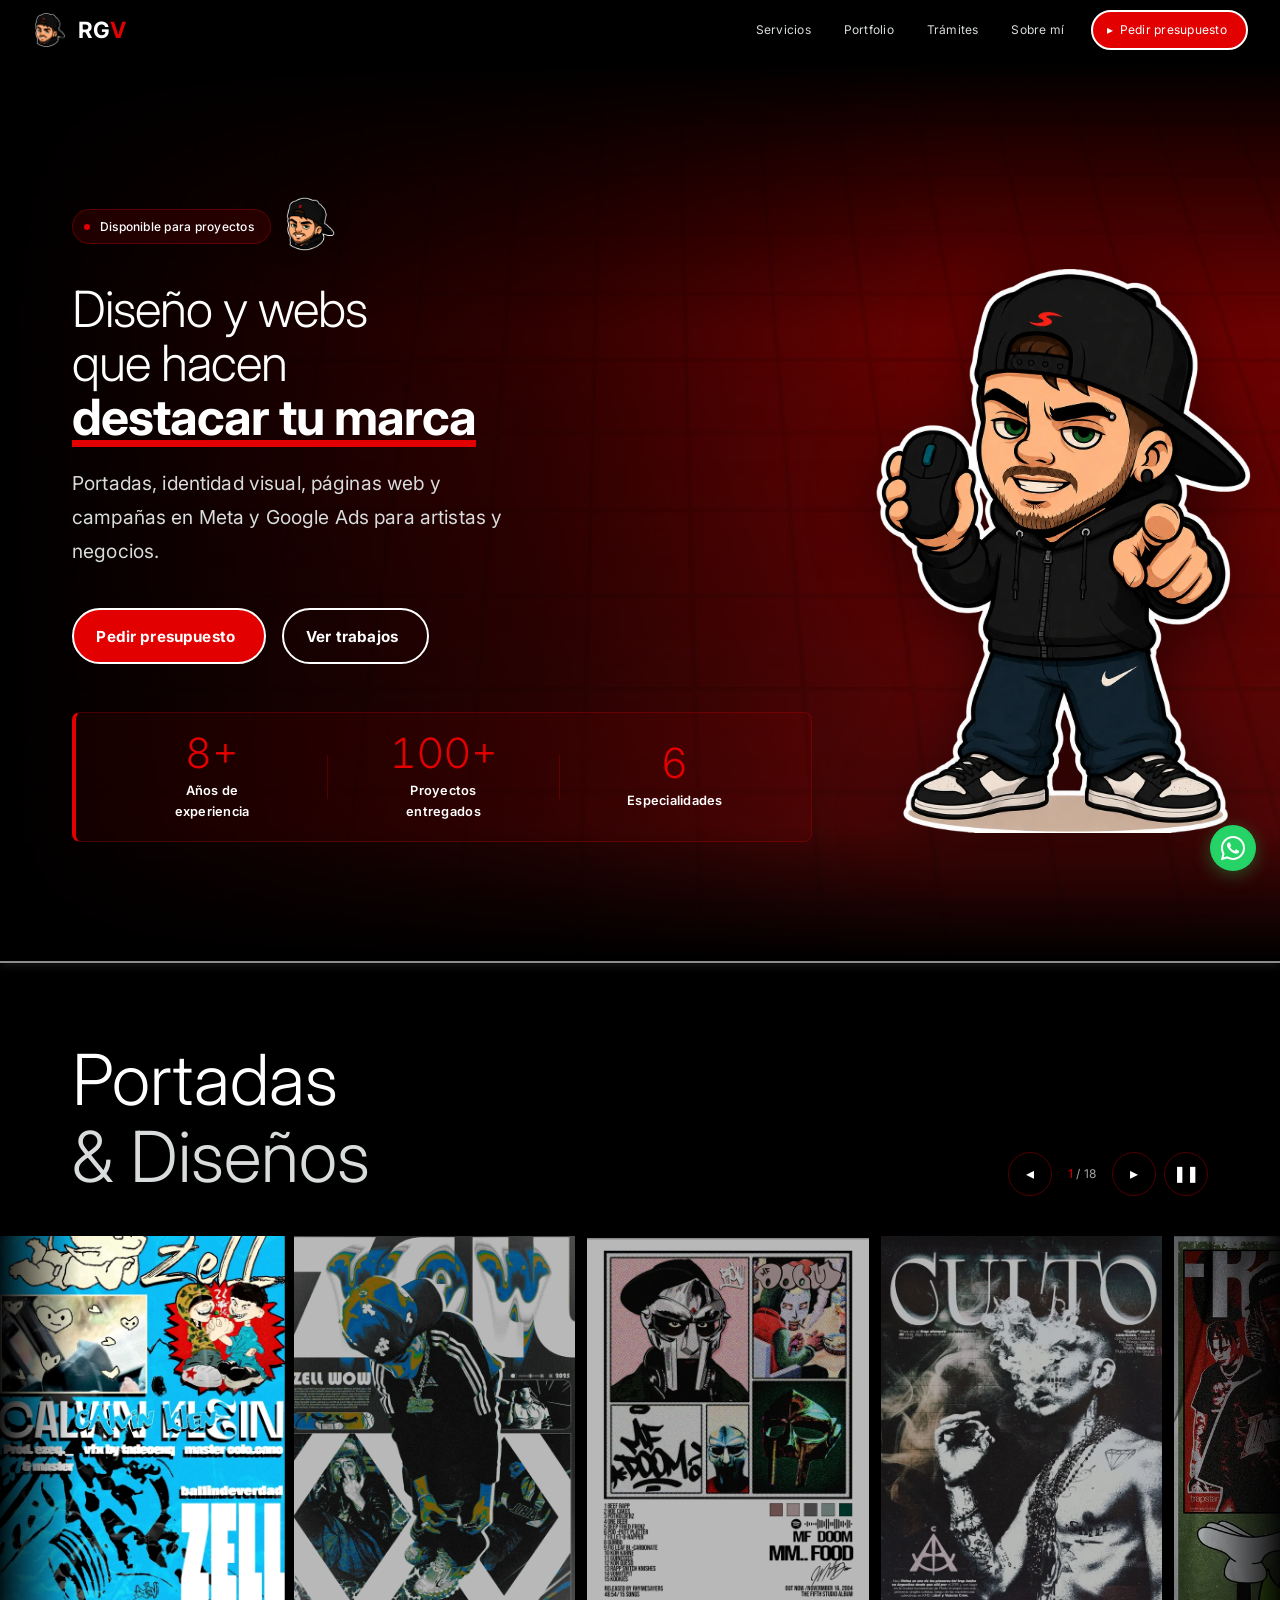
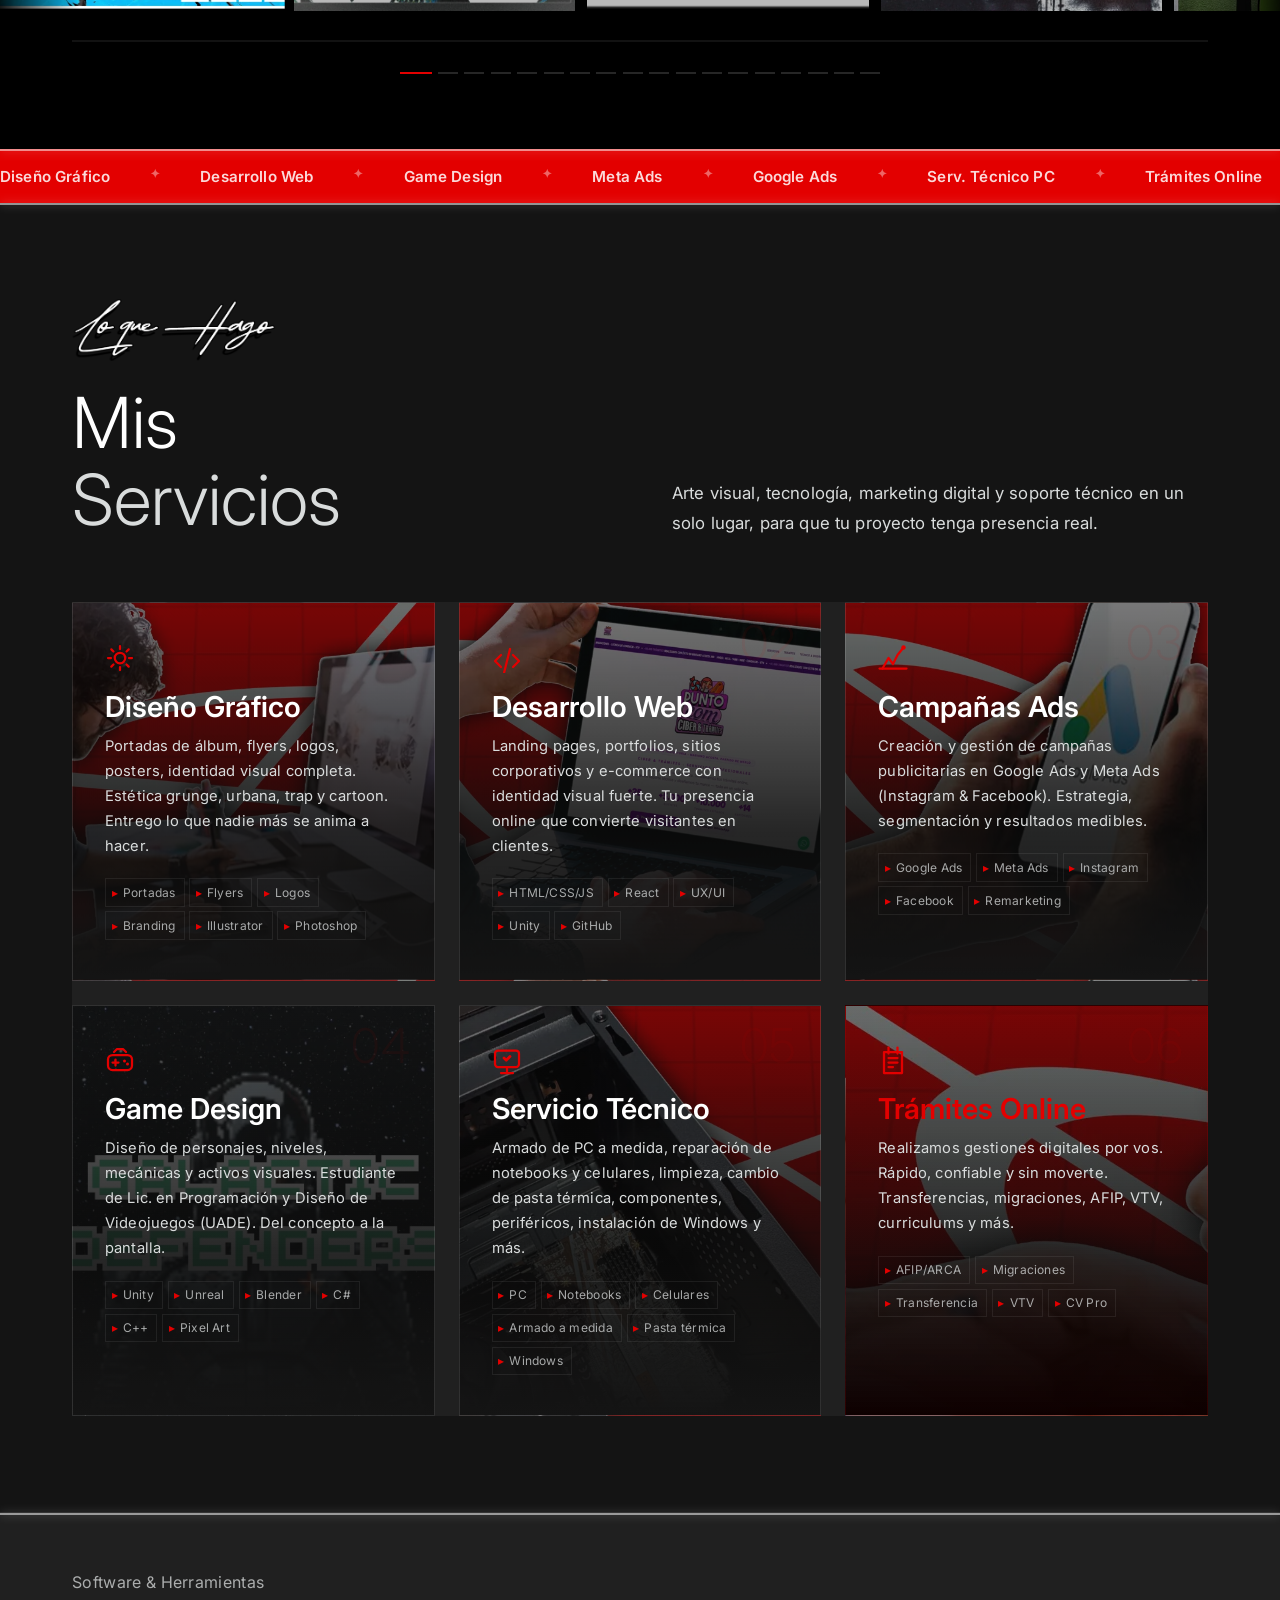
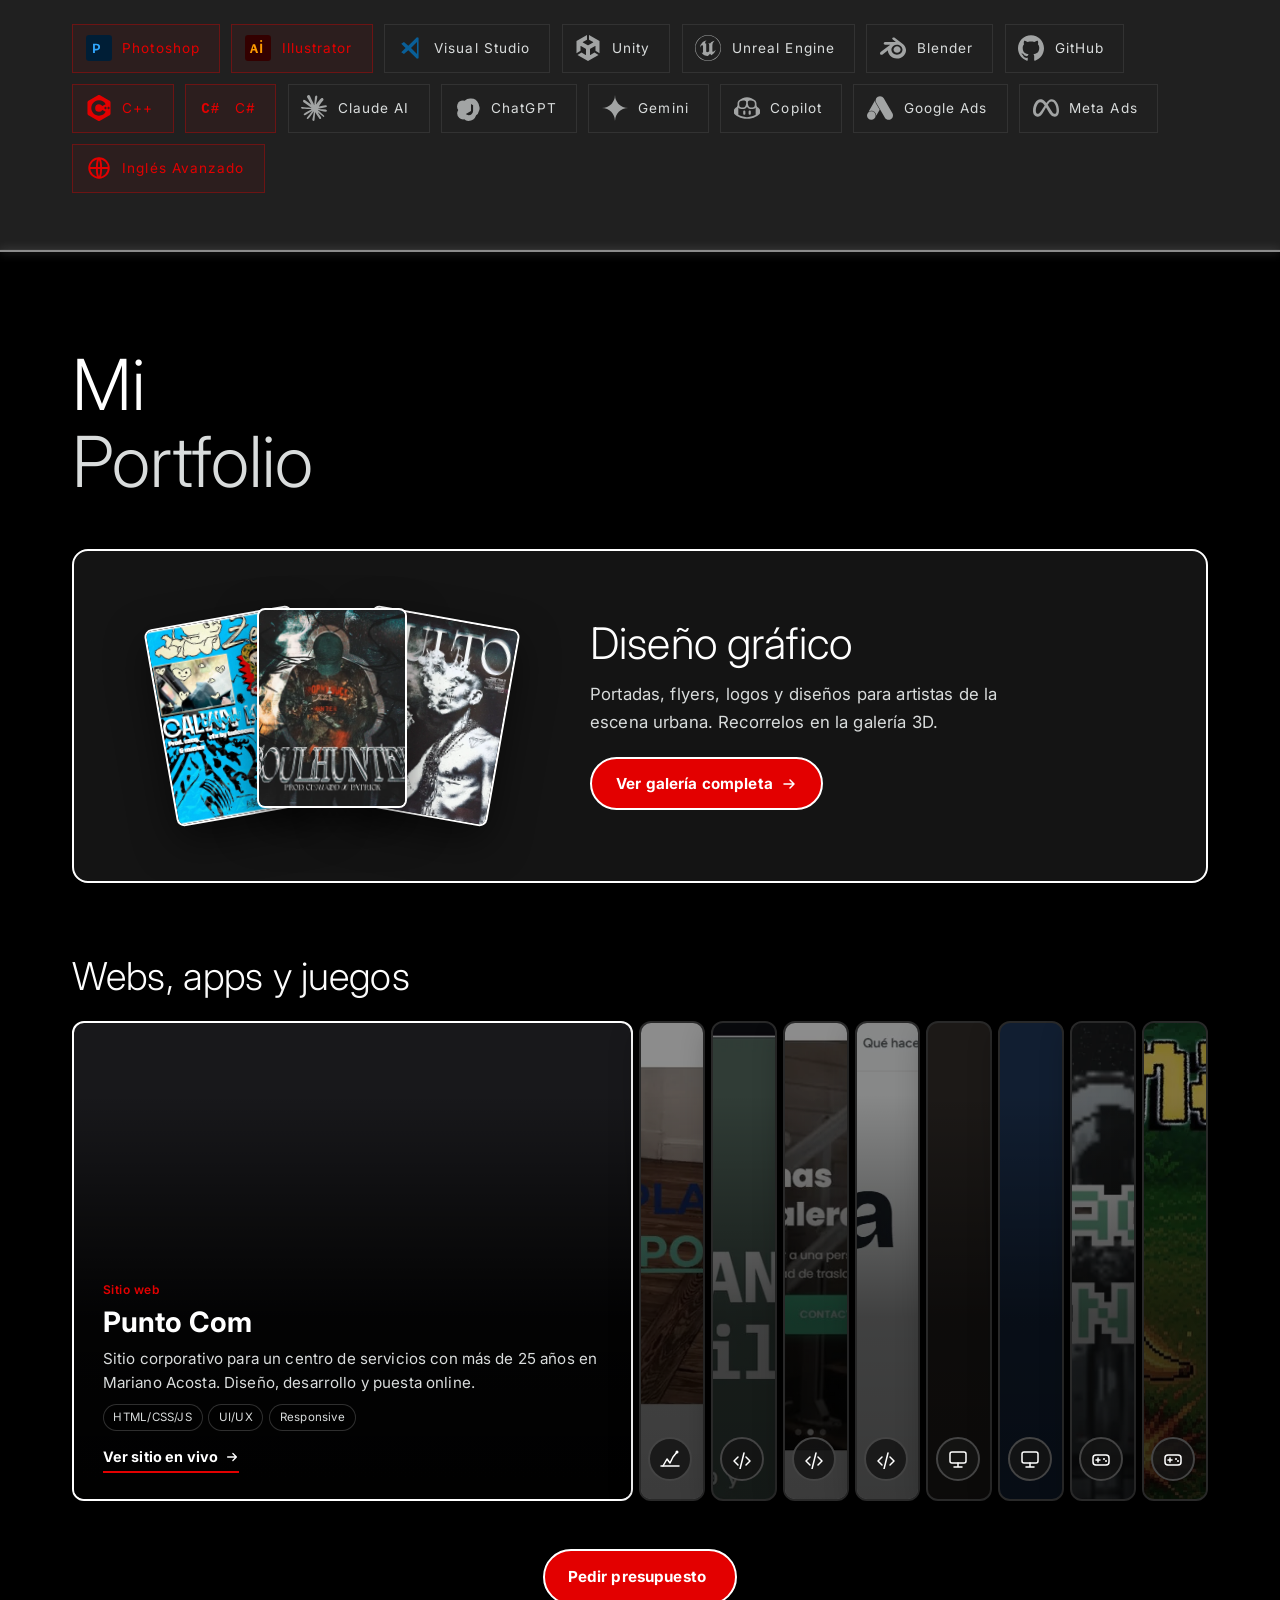
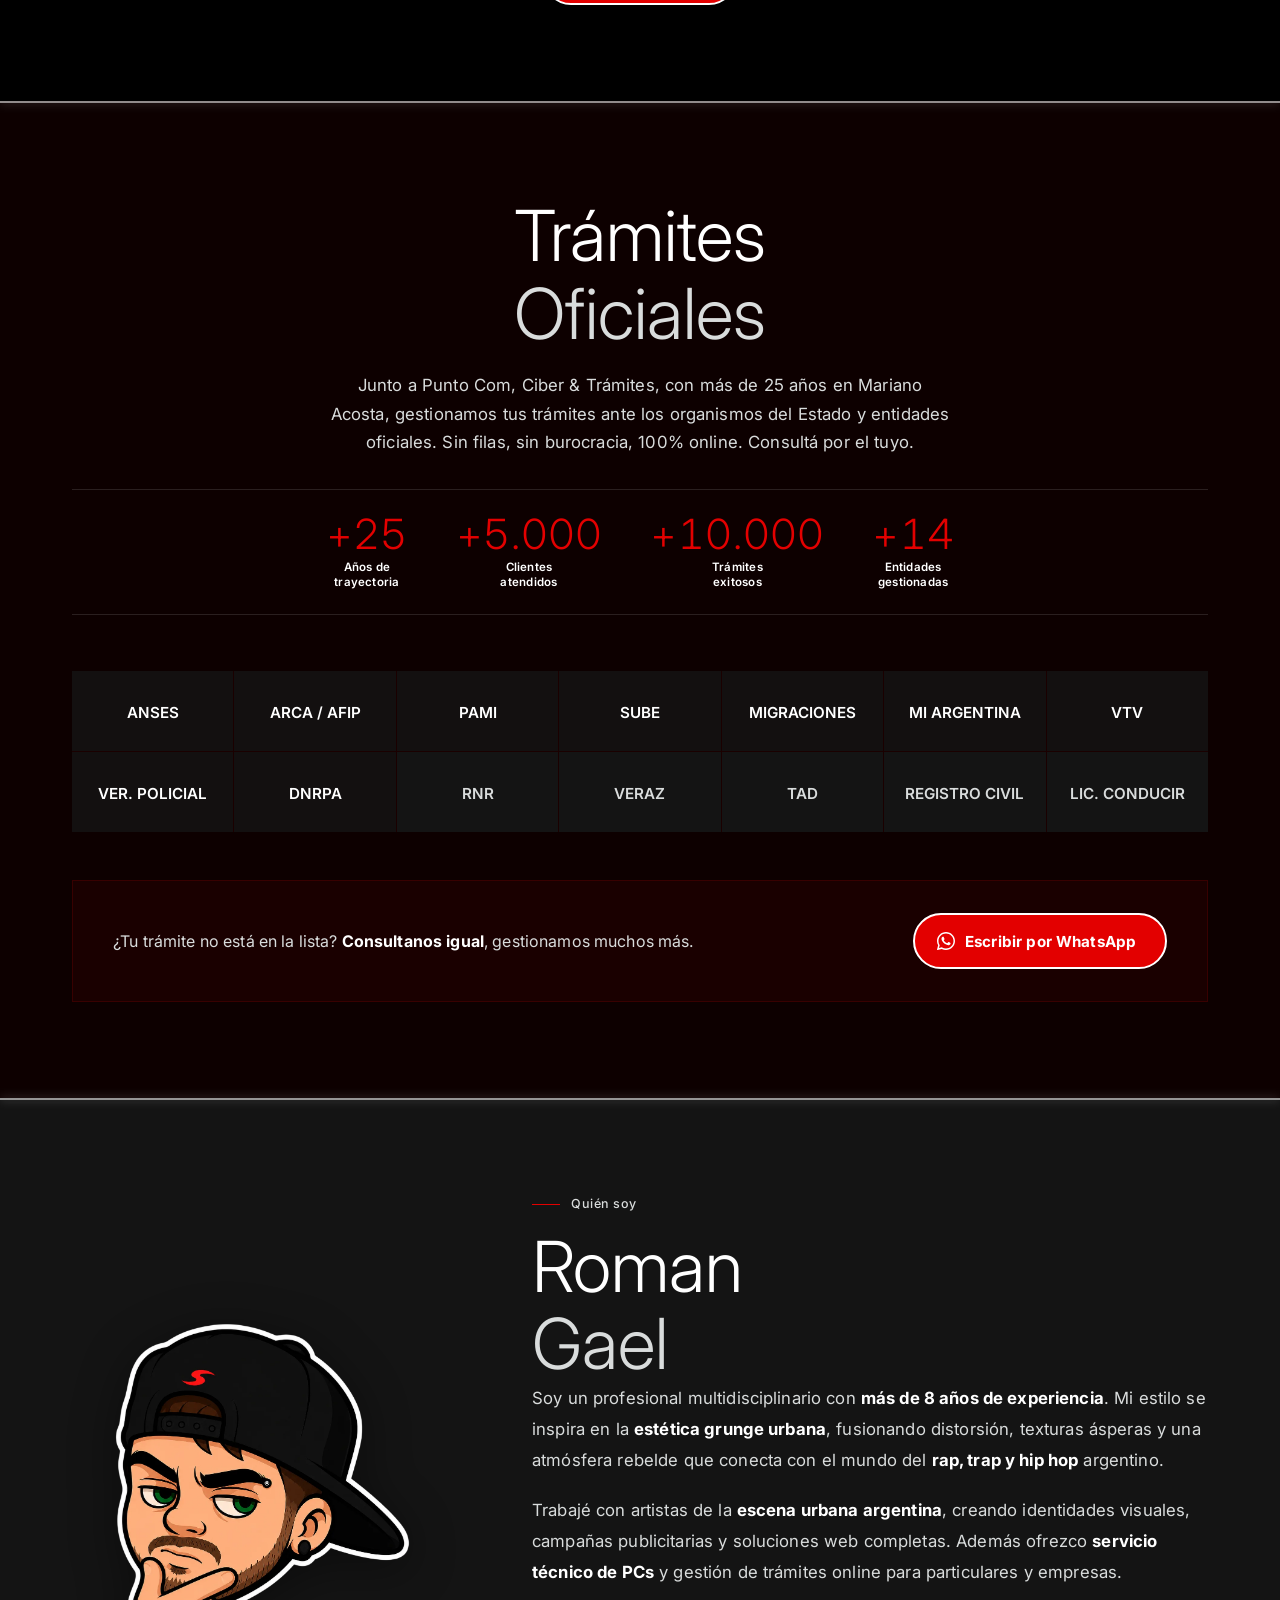
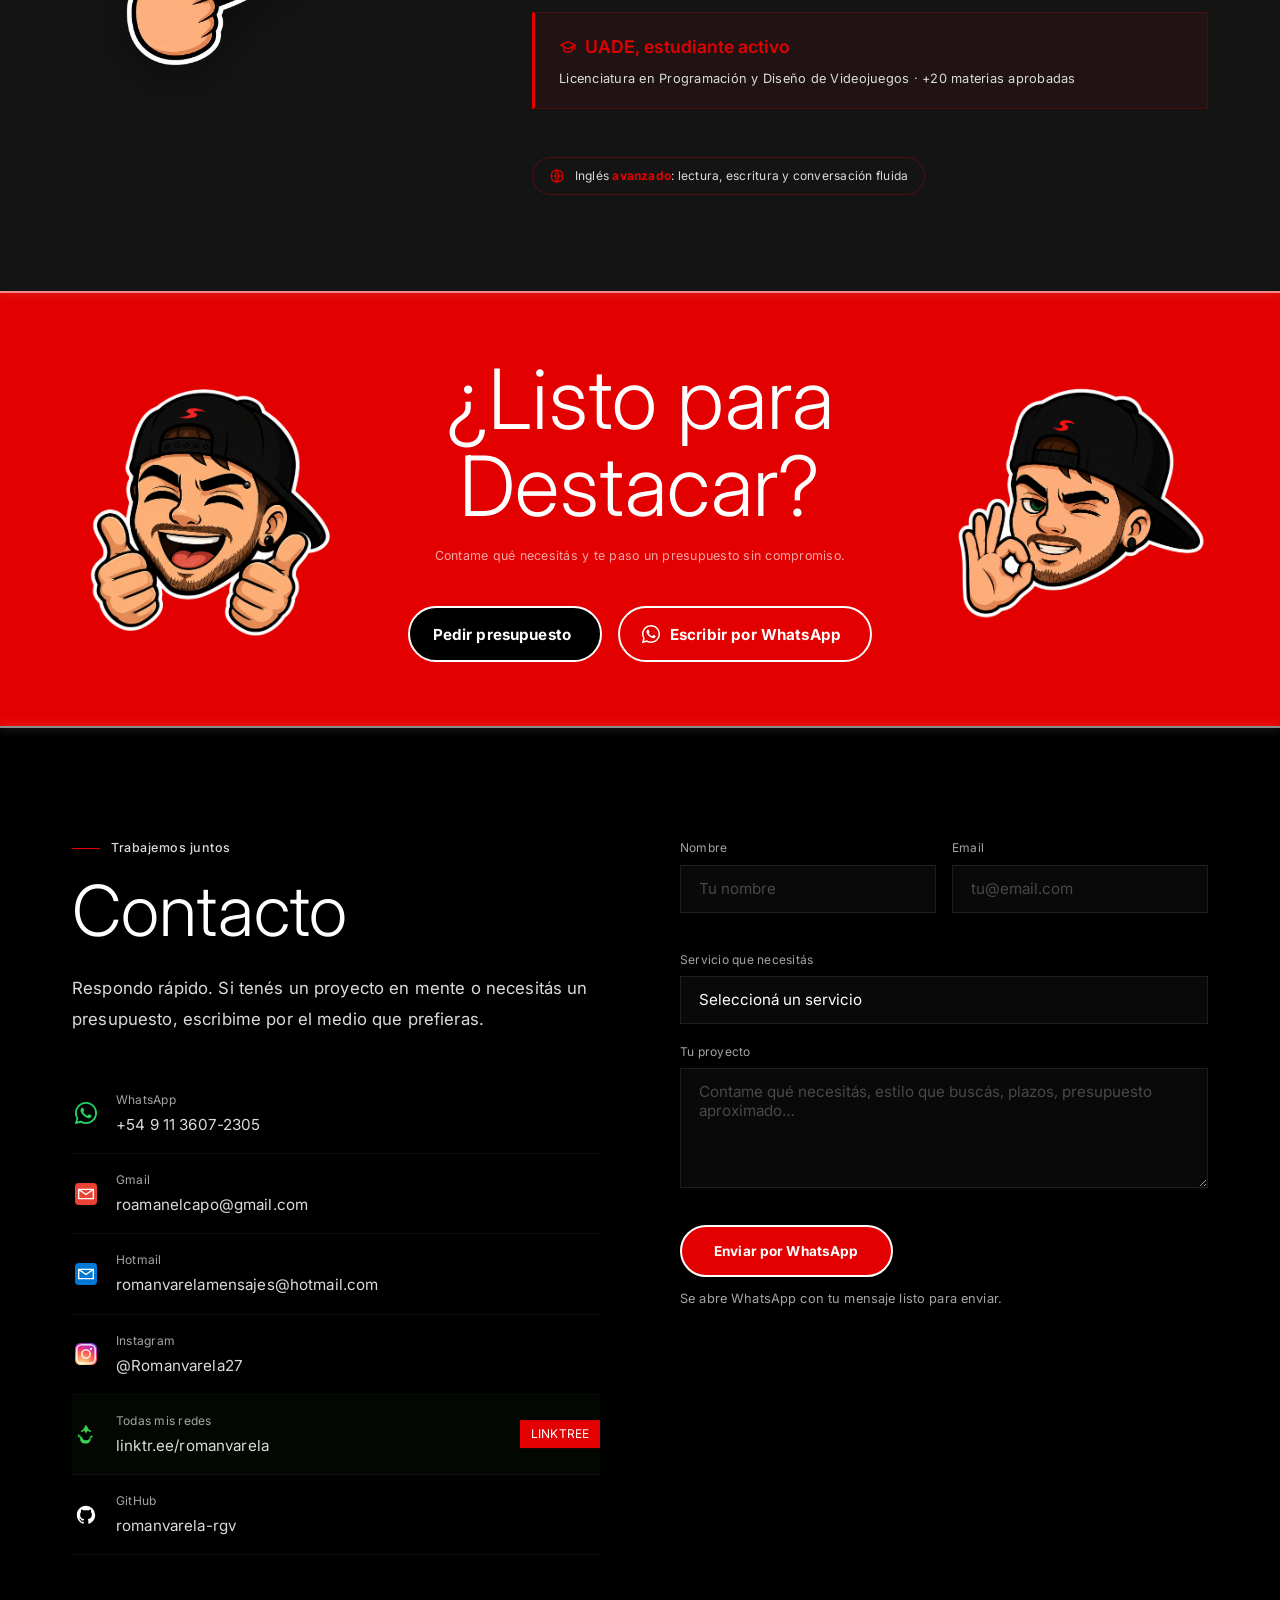
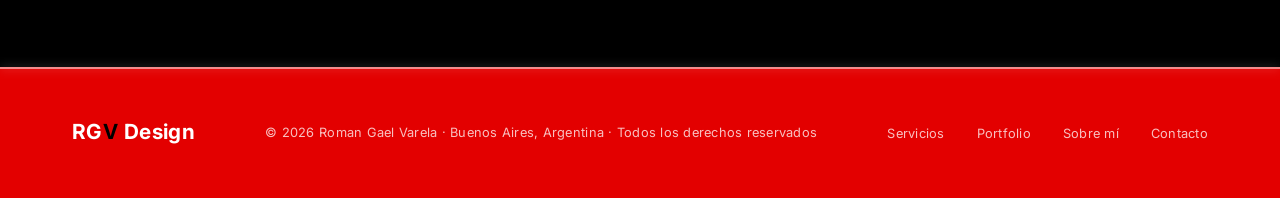
==== commit bab8a74d: "feat: sumar la plantilla para negocios locales al portfolio Co-Authored-By: Claude Opus 5.5 <noreply" ====
--- a/index.html
+++ b/index.html
@@ -449,7 +449,22 @@
         <div class="sel-links"><a href="proyectos/salvaescaleras/" target="_blank" rel="noopener" class="sel-link">Ver demo <svg aria-hidden="true" viewBox="0 0 16 16" fill="none"><path d="M3 8h10M9 4l4 4-4 4" stroke="currentColor" stroke-width="1.5" stroke-linecap="round" stroke-linejoin="round"/></svg></a></div>
       </div>
     </div>
-    <div class="sel-opt sel-opt--logo" style="--i:4;--logo-bg:#1c1917">
+    <div class="sel-opt" style="--i:4">
+      <img class="sel-img" src="images/proj-plantilla.webp" alt="Demo de la plantilla: sitio de una panadería con toldo a rayas y cartel de abierto o cerrado" width="1200" height="652" loading="lazy" decoding="async">
+      <span class="sel-shade" aria-hidden="true"></span>
+      <button type="button" class="sel-hit" aria-expanded="false" aria-controls="sel-body-8">
+        <span class="sel-icon"><svg aria-hidden="true" viewBox="0 0 20 20" fill="none"><polyline points="6,8 2,12 6,16" stroke="currentColor" stroke-width="1.5" stroke-linecap="round" stroke-linejoin="round"/><polyline points="14,8 18,12 14,16" stroke="currentColor" stroke-width="1.5" stroke-linecap="round" stroke-linejoin="round"/><line x1="12" y1="4" x2="8" y2="20" stroke="currentColor" stroke-width="1.5" stroke-linecap="round"/></svg></span>
+        <span class="sel-name">Plantilla para negocios</span>
+      </button>
+      <div class="sel-body" id="sel-body-8">
+        <p class="sel-kind">Herramienta propia</p>
+        <h4 class="sel-title">Plantilla para negocios locales</h4>
+        <p class="sel-desc">Generador de sitios para negocios de barrio: con un solo archivo de datos sale la web con WhatsApp, horarios, mapa, SEO local y un cartel que avisa si el local está abierto.</p>
+        <div class="sel-tags"><span class="sel-tag">Node.js</span><span class="sel-tag">HTML/CSS/JS</span><span class="sel-tag">SEO local</span></div>
+        <div class="sel-links"><a href="https://romanvarela-rgv.github.io/plantilla-negocio-local/" target="_blank" rel="noopener" class="sel-link">Ver demo <svg aria-hidden="true" viewBox="0 0 16 16" fill="none"><path d="M3 8h10M9 4l4 4-4 4" stroke="currentColor" stroke-width="1.5" stroke-linecap="round" stroke-linejoin="round"/></svg></a><a href="https://github.com/romanvarela-rgv/plantilla-negocio-local" target="_blank" rel="noopener" class="sel-link">Ver código <svg aria-hidden="true" viewBox="0 0 16 16" fill="none"><path d="M3 8h10M9 4l4 4-4 4" stroke="currentColor" stroke-width="1.5" stroke-linecap="round" stroke-linejoin="round"/></svg></a></div>
+      </div>
+    </div>
+    <div class="sel-opt sel-opt--logo" style="--i:5;--logo-bg:#1c1917">
       <img class="sel-img" src="images/logo-cafe-arekas.webp" alt="Logo de Café Arekas" width="550" height="550" loading="lazy" decoding="async">
       <span class="sel-shade" aria-hidden="true"></span>
       <button type="button" class="sel-hit" aria-expanded="false" aria-controls="sel-body-4">
@@ -464,7 +479,7 @@
         
       </div>
     </div>
-    <div class="sel-opt sel-opt--logo" style="--i:5;--logo-bg:#111E31">
+    <div class="sel-opt sel-opt--logo" style="--i:6;--logo-bg:#111E31">
       <img class="sel-img" src="images/logo-falta1padel.webp" alt="Logo de Falta 1, canchas de pádel" width="700" height="700" loading="lazy" decoding="async">
       <span class="sel-shade" aria-hidden="true"></span>
       <button type="button" class="sel-hit" aria-expanded="false" aria-controls="sel-body-5">
@@ -479,7 +494,7 @@
         
       </div>
     </div>
-    <div class="sel-opt" style="--i:6">
+    <div class="sel-opt" style="--i:7">
       <img class="sel-img" src="images/proj-galactic-defenders.webp" alt="Portada del juego Galactic Defenders" width="500" height="500" loading="lazy" decoding="async">
       <span class="sel-shade" aria-hidden="true"></span>
       <button type="button" class="sel-hit" aria-expanded="false" aria-controls="sel-body-6">
@@ -494,7 +509,7 @@
         <div class="sel-links"><a href="https://romangaelv.itch.io/galactic-defenders" target="_blank" rel="noopener" class="sel-link">Jugar en itch.io <svg aria-hidden="true" viewBox="0 0 16 16" fill="none"><path d="M3 8h10M9 4l4 4-4 4" stroke="currentColor" stroke-width="1.5" stroke-linecap="round" stroke-linejoin="round"/></svg></a><a href="docs/galactic-defenders-sistema.pdf" target="_blank" rel="noopener" class="sel-link">Ver documentación <svg aria-hidden="true" viewBox="0 0 16 16" fill="none"><path d="M3 8h10M9 4l4 4-4 4" stroke="currentColor" stroke-width="1.5" stroke-linecap="round" stroke-linejoin="round"/></svg></a></div>
       </div>
     </div>
-    <div class="sel-opt" style="--i:7">
+    <div class="sel-opt" style="--i:8">
       <img class="sel-img" src="images/proj-bananarang.webp" alt="Arte del juego Bananarang" width="1000" height="563" loading="lazy" decoding="async">
       <span class="sel-shade" aria-hidden="true"></span>
       <button type="button" class="sel-hit" aria-expanded="false" aria-controls="sel-body-7">
